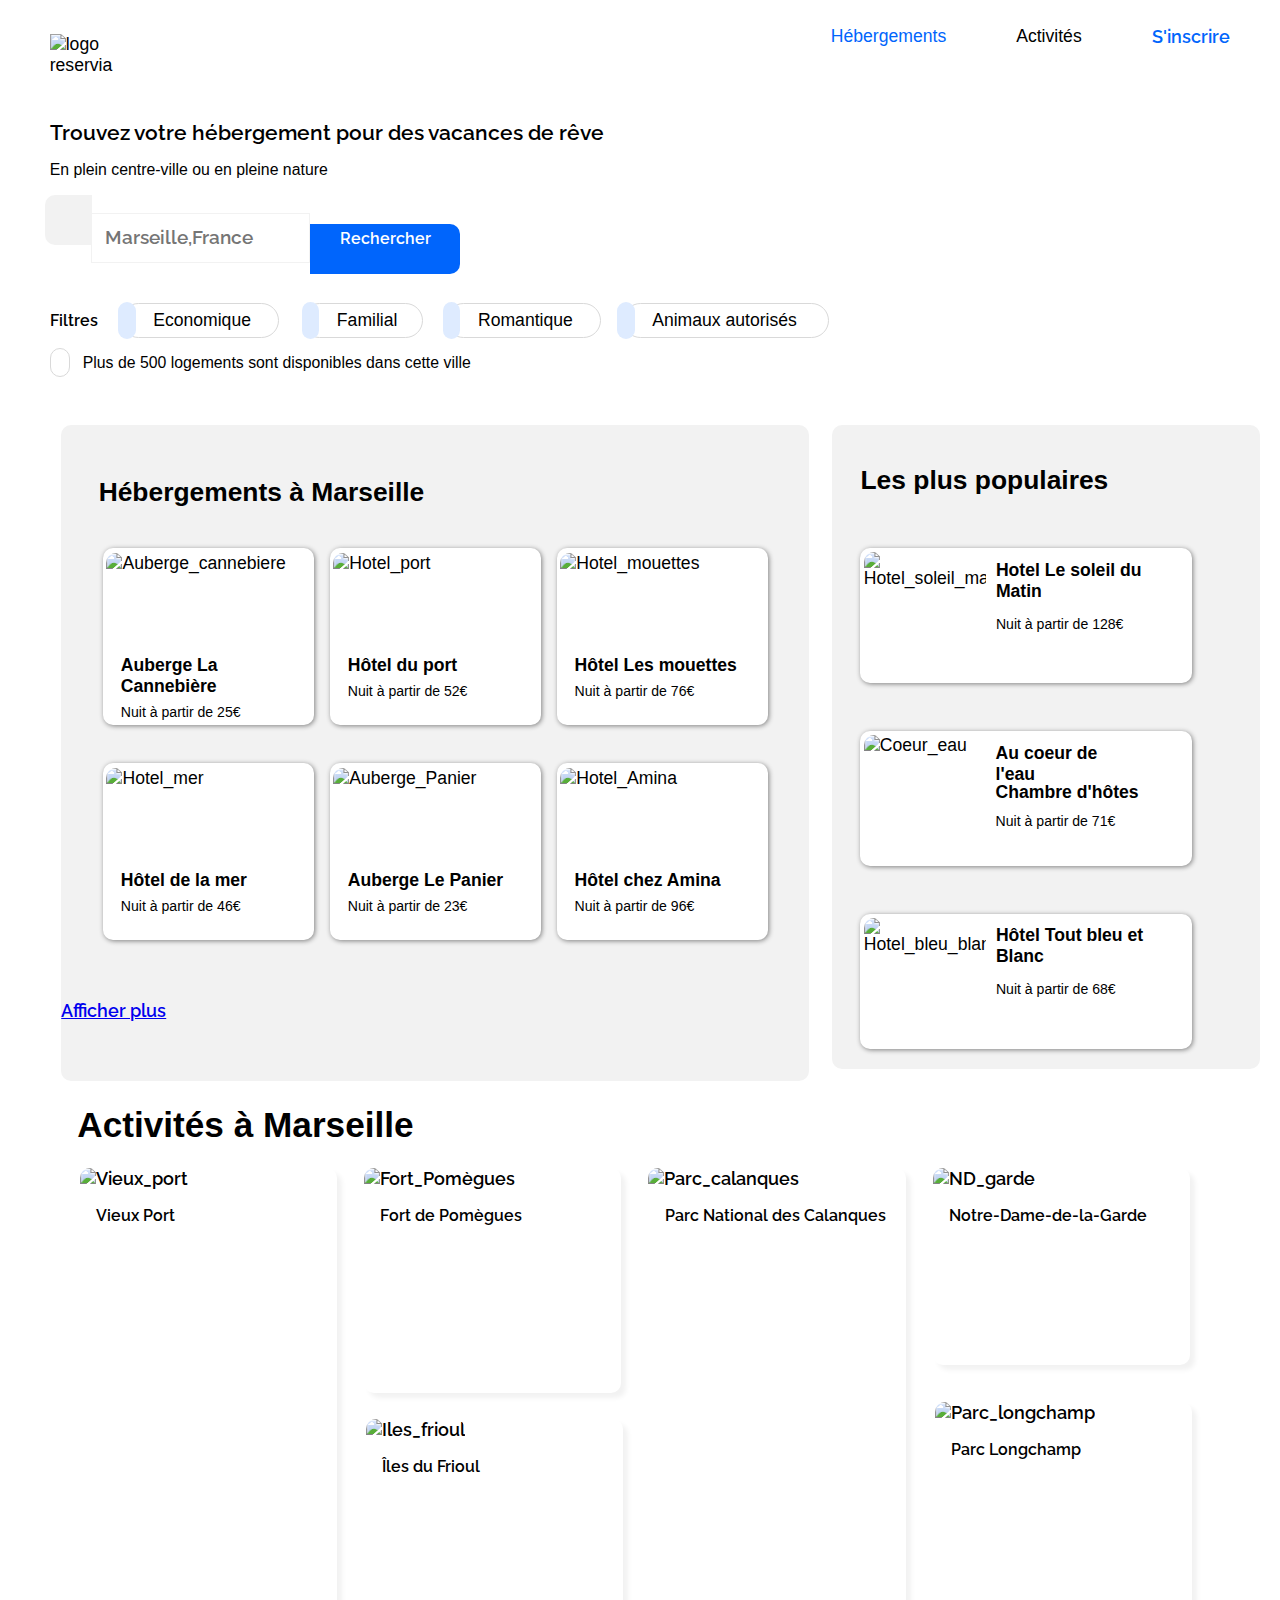
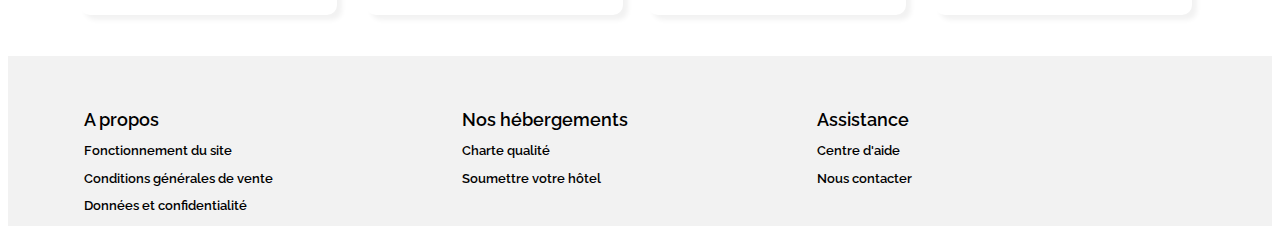
==== index.html @ 0d72d6e6 "Query Mobile" ====
<!DOCTYPE html>
<html>
	<head>
		<meta charset="utf-8"/>
		<link rel="stylesheet" href="style.css">
		<title> Reservia </title>
		<script src="https://kit.fontawesome.com/2622c81c44.js" crossorigin="anonymous"></script>
	</head>

	<body>
		<div id="bloc_page">
			<header>
				<div id="logo_nav">
						<img src="images/logo/Reservia@3x.png" alt="logo reservia" id="reservia"/>
				<nav>
					<ul>
						<li><a href="#hebergements"> Hébergements</a> </li>
						<li><a href="#activites" id="active"> Activités </a></li>
						<li><a href="#" id="inscrire">S'inscrire</a></li>
					</ul>
				</nav>
				</div>
				<h1> Trouvez votre hébergement pour des vacances de rêve </h1>
				<p> En plein centre-ville ou en pleine nature </p>

				<form method="post" action="#">
					<div id="recherche">
						<span id="localisation">
						<button><i class="fas fa-map-marker-alt"></i></button>
						</span>
						<input type="search" placeholder="Marseille,France" />
						<span id="cherche">
						<button> <i class="fas fa-search"></i><p>Rechercher</p> </button>
						</span>
					</div>
					<div id="filtres"> 
						<h1>Filtres</h1>
						<button><i class="fas fa-money-bill-wave"></i><a href="#">Economique</a></button>
						<button><i class="fas fa-child"></i><a href="#">Familial</a></button>
						<button><i class="fas fa-heart"></i><a href="#">Romantique</a></button>
						<button><i class="fas fa-dog"></i><a href="#">Animaux autorisés</a></button>
					</div>
					<p> <span id="info"><i class="fas fa-info"></i></span> Plus de 500 logements sont disponibles dans cette ville </p>
				</form>
			</header>

			<article id="hebergements"> 
				<h2> Hébergements à Marseille </h2>
				<div id="hebergements2">
				<div class="case"><a href="#"><img src="images/hebergements/small/A1.jpg" alt="Auberge_cannebiere" /></a><a href="#"><h3>Auberge La Cannebière</h3><p>Nuit à partir de 25€</p><p><i class="fas fa-star"></i><i class="fas fa-star"></i><i class="fas fa-star"></i><i class="fas fa-star"></i><i class="far fa-star"></i></p></a></div> 
				
				<div class="case"><a href="#"><img src="images/hebergements/small/A2.jpg" alt="Hotel_port" /></a><a href="#"><h3>Hôtel du port</h3><p>Nuit à partir de 52€</p><p><i class="fas fa-star"></i><i class="fas fa-star"></i><i class="fas fa-star"></i><i class="fas fa-star"></i><i class="fas fa-star"></i></p></a></div>
				
				<div class="case"><a href="#"><img src="images/hebergements/small/A3.jpg" alt="Hotel_mouettes" /></a><a href="#"><h3>Hôtel Les mouettes</h3><p>Nuit à partir de 76€</p><p><i class="fas fa-star"></i><i class="fas fa-star"></i><i class="fas fa-star"></i><i class="fas fa-star"></i><i class="far fa-star"></i></p></a></div> 
				
				<div class="case"><a href="#"><img src="images/hebergements/small/A4.jpg" alt="Hotel_mer" /></a><a href="#"><h3>Hôtel de la mer</h3><p>Nuit à partir de 46€</p><p><i class="fas fa-star"></i><i class="fas fa-star"></i><i class="fas fa-star"></i><i class="far fa-star"></i><i class="far fa-star"></i></p></a></div> 
				
				<div class="case"><a href="#"><img src="images/hebergements/small/A5.jpg" alt="Auberge_Panier" /></a><a href="#"><h3>Auberge Le Panier</h3><p>Nuit à partir de 23€</p><p><i class="fas fa-star"></i><i class="fas fa-star"></i><i class="fas fa-star"></i><i class="fas fa-star"></i><i class="far fa-star"></i></p></a></div> 
				
				<div class="case"><a href="#"><img src="images/hebergements/small/A6.jpg" alt="Hotel_Amina"  /><h3>Hôtel chez Amina</h3><p>Nuit à partir de 96€</p><p><i class="fas fa-star"></i><i class="fas fa-star"></i><i class="fas fa-star"></i><i class="fas fa-star"></i><i class="fas fa-star"></i></p></a></div>
				</div>

				<span id="afficher"><p><a href="#">Afficher plus </a></p></span>
			</article>

			<aside id="populaires">
				<h2> Les plus populaires <i class="fas fa-chart-line"></i> </h2>
				<div id="aside">
				<div class="A"><img src="images/hebergements/small/B1.jpg" alt="Hotel_soleil_matin"  /> <a href="#"><h1>Hotel Le soleil du Matin</h1><p>Nuit à partir de 128€</p><p><i class="fas fa-star"></i><i class="fas fa-star"></i><i class="fas fa-star"></i><i class="fas fa-star"></i><i class="fas fa-star"></i></p></a></div>
				<div class="B"><img src="images/hebergements/small/B2.jpg" alt="Coeur_eau" /><a href="#"><h1>Au coeur de l'eau</h1><h1>Chambre d'hôtes</h1> <p> Nuit à partir de 71€</p><p><i class="fas fa-star"></i><i class="fas fa-star"></i><i class="fas fa-star"></i><i class="fas fa-star"></i><i class="far fa-star"></i></p></a></div>
				<div class="A"><img src="images/hebergements/small/B3.jpg" alt="Hotel_bleu_blanc" /><a href="#"><h1>Hôtel Tout bleu et Blanc</h1><p>Nuit à partir de 68€</p><p><i class="fas fa-star"></i><i class="fas fa-star"></i><i class="fas fa-star"></i><i class="fas fa-star"></i><i class="far fa-star"></i></p></a></div>
				</div>
			</aside>

			<article id="activites">
				<h1> Activités à Marseille</h1>
				<div id="activites2">
					<div class="activites_grandes"><a href="#"><img src="images/activites/small/vieux_port.jpg" alt="Vieux_port" id="GR" /><p>Vieux Port</p></a></div>
					<div class="activites_pomegues"><a href="#"><img src="images/activites/small/pomegues.jpg" alt="Fort_Pomègues" id="P" /><p>Fort de Pomègues</p></a></div>
					<div class="activites_frioul"><a href="#"><img src="images/activites/small/frioul.jpg" alt="Iles_frioul" id="F" /> <p>Îles du Frioul</p></a></div>
					<div class="activites_grandes"><a href="#"><img src="images/activites/small/calanques.jpg" alt="Parc_calanques" id="GR" /> <p>Parc National des Calanques</p></a></div>
					<div class="activites_garde"><a href="#"><img src="images/activites/small/ND_garde.jpg" alt="ND_garde" id="G" /><p>Notre-Dame-de-la-Garde</p></a></div>
					<div class="activites_longchamp"><a href="#"><img src="images/activites/small/longchamp.jpg" alt="Parc_longchamp" id="L" /><p>Parc Longchamp</p></a></div>
				</div>
			</article>
		</div>



			<footer>
				<div id=a_propos>
					<h1> A propos </h1>
					<p> <a href="#"> Fonctionnement du site </a> </p>
					<p> <a href="#"> Conditions générales de vente </a> </p>
					<p> <a href="#"> Données et confidentialité </a> </p>
				</div>

				<div id="nos_hebergements">
					<h1> Nos hébergements </h1>
					<p> <a href="#"> Charte qualité </a></p>
					<p> <a href="#"> Soumettre votre hôtel </a></p>
				</div>

				<div id="assistance">
					<h1> Assistance </h1>
					<p> <a href="#"> Centre d'aide </a></p>
					<p> <a href="#"> Nous contacter </a></p>
				</div>
			</footer>

	</body>
</html>
---- style.css ----
@font-face {
	font-family: 'raleway' ;
	src: url(Raleway/Raleway/static/Raleway-Medium.ttf) format('truetype');
	font-weight: normal;
	font-style: normal;
}
@font-face {
	font-family: 'raleway-bold' ;
	src: url(Raleway/static/Raleway-SemiBold.ttf) format('truetype');
	font-weight: normal;
	font-style: normal;
}

#bloc_page /* Mise en place de la police */
{
	font-family: raleway,'Trebuchet MS', Arial, sans-serif;
	font-size: 1.1em;
	font-weight: normal;
	margin-left: 3.3%;	
	display: flex;
	flex-direction: row;
	flex-wrap: wrap;
	justify-content: space-around;
}

a:visited /*Garder les liens hypertextes même après visite*/
{
	color: #0065FC;
}

/*header*/
#reservia /* Placement et dimensions du logo */
{
	width: 6.6%;
	height:2.8%;
	margin-top: 2.1%;
	margin-bottom: 2.4%;
}

header h1 /*Gestion du titre dans l'en-tête*/
{
	font-size: 1.2em;
	font-family: raleway-bold;

}

#active
{
	color: black;
	text-decoration: none;
}

#inscrire
{
	font-family: raleway-bold;
	font-weight: bolder;
}

header p
{
	font-size: 0.9em;
}


#logo_nav /* Menu nav + logo placé correctement */
{
	display: flex;
	flex-direction: row;
	justify-content:space-between;
	align-items: flex-start;
	width: 1250px;
}

nav ul /*Menu nav*/
{
	list-style-type: none;
	display: flex;
}

nav li /* Appliquer la distance mesurée entre chaque li */
{
	margin-right: 70px;
}

header a /* Afficher les hypertextes correctement */
{
	color: #0065FC ;
	text-decoration: none;
}



#filtres a
{
	color: black;
	text-decoration:none;
}

#filtres a:hover /* Reaction du lien lors du survol */
{
	color: black;
	text-decoration: underline;
}

/*Boutons filtres*/
#filtres
{
	margin-right: 30%;
	border-style: line;
}

#filtres i
{
	padding: 0.5em;
	margin-right: 1em;
	margin-left: -15%;
	border: 0px black solid;
	border-radius: 1em;
	background-color: #DEEBFF;
	color: #0065FC;
}

#filtres button
{
	font-size: 1em;
	height: 2em;

	padding-right: 2%;
	margin-top: 3.4%;
	margin-right: 2%;

	border: 0.15px #D9D9D9 solid;
	border-radius: 10em;
	background-color: white;
}

#filtres h1
{
	display: inline;
	font-size: medium;
	font-weight: normal;
	margin-right: 2.1%;
}

/*Boutons de recherche*/
#recherche button
{
	background-color: #0065FC;
	font-family: raleway-bold;
	font-size: 1.0em;
	color: white;
	height: 50px;
	width: 12%;
	border-radius: 0px 10px 10px 0px;
	border: 0px black solid;
	margin-left: -5px;
}

#cherche i
{
	visibility: hidden;
}

#cherche p
{
	margin-top: -3%;
}
#recherche input
{	
	padding-left: 1%;
	width: 17.5%;
	height: 50px;
	border: 0.15px #F2F2F2 solid;
	font-size: 1.1em;
	font-family: raleway-bold;
}
#localisation button
{
 	background-color: #F2F2F2;
 	color: black;
 	width: 3.75%;
 	height: 50px;
 	margin-right: -5px;
 	border-radius: 10px 0px 0px 10px;
}

/* image sous les filtres */
#info i
{
	font-size: 1em;
	height: 1em;
	color: #0065FC;

	padding: 5px 9px 5px;
	margin-right: 13px;

	border: 0.15px #D9D9D9 solid;
	border-radius: 10em;
	background-color: white;
}

/* Article 1*/
#hebergements a:hover
{
	text-decoration: underline
}

.case
{
	background-color: white;
	height: 40%;
	width: 31%;
	margin: auto;
	margin-bottom: 3%;
	
	padding-top: 5px;
	border-radius: 10px;
	box-shadow: 1px 1px 5px grey;
}


.case img /* Reduction des images */
{
	height: 57%;
	width: 96.6%;
	border-radius: 10px 10px 0 0;
	display: block;
	margin:auto;
}


#hebergements
{
	background-color: #F2F2F2;
	height: 626px;
	width: 61.2%;
	padding-top:2.5%;
	border-radius: 10px;
	margin-top: 3%;
}
#hebergements h2
{
	margin-left: 5%;
}
#afficher
{
	margin-left: 50px;
	font-family: raleway-bold;
	text-decoration: none;
	color: black;
}


#hebergements2 /* Mise en place des boîtes cliquables de l'article 1*/
{
	display:flex;
	flex-direction:row;
	flex-wrap: wrap;
	justify-content: space-around;
	border-radius: 10px;
	margin:auto;
	height: 68.7%;
	width: 91%;
}


.case h3
{
	font-size: 1em;
	margin-top: 2%;
	margin-left: 18px;
}

.case p
{
	font-size: 0.8em;
	margin-top: -5%;
	margin-left: 18px;
}

.case i
{
	color: #0065FC ;
	margin-top: 2%;
	font-size: 0.8em;
}
.case a
{
	text-decoration: none;
	color: black;
}


/*Aside*/
#aside a
{
	color: black;
	text-decoration: none;
}

#aside a:hover
{
	text-decoration: underline;
}

#populaires
{
	background-color: #F2F2F2;
	width: 400px;
	height: 626px;
	padding-top:1.5%;
	padding-left: 2.3%;
	border-radius: 10px;
	margin-top: 3%;

}

#aside
{
	display:flex;
	flex-direction: column;
	justify-content: space-between;
	width: 82.10%;
	height: 80%;
	background-color: #F2F2F2;
	margin-top: 13%;

}

.A
{
	width: 100%;
	height: 27%;
	display: flex;
	flex-direction: row;
	flex-wrap: nowrap;
	justify-content: flex-start;
	
	box-shadow: 1px 1px 5px grey;
	border-radius: 10px;
	font-size: 1em;
	padding-left: 1%;


	background-color: white;

}

.A img
{
	width: 37.2%;
	height: 93.75%;
	border-radius: 10px 0px 0px 10px;
	margin: auto;
}

.A a
{
	padding-right: 1%;
	margin-left: 10px;
	
}

.A h1
{
	font-size: 1em;
}

.A p
{
	font-size: 0.8em;
}

.B
{
	width: 100%;
	height: 27%;
	display: flex;
	flex-direction: row;
	flex-wrap: nowrap;
	justify-content: flex-start;
	
	box-shadow: 1px 1px 5px grey;
	border-radius: 10px;
	font-size: 1em;
	padding-left: 1%;
	background-color: white;


}

.B img
{
	width: 37.2%;
	height: 93.75%;
	border-radius: 10px 0px 0px 10px;
	margin: auto;
}

.B a
{
	padding-right: 15.5%;
	margin-left: 10px;

}

.B h1
{
	font-size: 1em;
	margin-bottom: -10%;
}

.B p
{
	margin-top: 25px;
	font-size: 0.8em;
}

.B i 
{
	color: #0065FC ;
	margin-top: 2%;
	font-size: 0.8em;
}

.A i
{
	color: #0065FC ;
	margin-top: 2%;
	font-size: 0.8em;
}

h2 i
{
	margin-left: 15%;
}



/* Article 2*/
#activites
{
	width: 93.1%;
	height: 26.1%;
	position: relative;
	margin-bottom: 3.3%;
	left: -1.2%;

	
}

#activites2
{
	display: flex;
	flex-direction: row;
	flex-wrap: wrap;
	justify-content: space-around;
	height: 447px;
	width: 100%;
	margin-left: -1%;

	
}

#activites2 a
{
	margin-right: 0.3%;
	margin-bottom: 8.6%;
	text-decoration: none;
	color: black;
	font-family: raleway-bold;
}

#activites2 p
{
	margin-left: 6.25%;
	font-size: 0.9em;
}


.activites_grandes
{
	height: 100%;
	width: 22.6%;
	;
	border: 0px black solid;
	box-shadow: 5px 5px 5px #f2f2f2;
	border-radius: 10px;
	
}

.activites_pomegues
{
	height: 50.3%;
	width: 22.6%;
	
	border: 0px black solid;
	box-shadow: 5px 5px 5px #f2f2f2;
	border-radius: 10px;
}

.activites_frioul
{
	height: 36.7%;
	width: 22.6%;
	
	border: 0px black solid;
	box-shadow: 5px 5px 5px #f2f2f2;
	border-radius: 10px;
	position: absolute;
	bottom: 0;
	left: 25.4%;
}

.activites_garde
{
	height: 197px;
	width: 22.6%;
	
	border: 0px black solid;
	box-shadow: 5px 5px 5px #f2f2f2;
	border-radius: 10px;
}

.activites_longchamp
{
	height: 213px;
	width: 22.6%;
	
	border: 0px black solid;
	box-shadow: 5px 5px 5px #f2f2f2;
	border-radius: 10px;
	position: absolute;
	bottom: 0;
	right: 2%;
}

#GR
{
	height: 87.4%;
	width: 100%;
	border-radius: 10px 10px 0px 0px;
}

#F
{
	height: 67.1%;
	width: 100%;
	border-radius: 10px 10px 0px 0px;
}

#P
{
	height: 75.6%;
	width: 100%;
	border-radius: 10px 10px 0px 0px;
}

#G
{
	height: 70.9%;
	width: 100%;
	border-radius: 10px 10px 0px 0px;
}

#L
{
	height: 73.2%;
	width: 100%;
	border-radius: 10px 10px 0px 0px;
}

/*Footer*/

footer
{
	background-color: #F2F2F2;
	padding-left: 6%;
	padding-top: 3.27%;
	display:flex;
	flex-direction: row;
	justify-content: space-between;
	flex-wrap: wrap;
	padding-right: 360px;
	font-family: raleway-bold;

}
footer h1
{
	font-size: 1.1em;
}

footer p
{
	font-size: 0.8em;
}

#a_propos a
{
	color: black;
	text-decoration: none;
}

#nos_hebergements a
{
	color: black;
	text-decoration: none;
}

#assistance a
{
	color: black;
	text-decoration: none;
}


@media all and (max-width: 600px) /* Version mobile */
{
	#bloc_page
	{
		display: flex;
		flex-direction: column;
		justify-content: space-around;
	}

	#cherche button
	{
		width: 52px;
		border-radius: 10px;
	}

	#cherche p
	{
		display: none;
	}

	#cherche i
	{
		visibility: visible;
	}


	#populaires /* Aside sur version mobile */
	{
		order: 1;
		width: 100%;
	}

	.A img
	{
		margin-left: 0.5%;
	}


	.B img
	{
		margin-left: 0.5%;
	}

	.B p
	{
		margin-left: -10%;
	}
    
	.B h1
	{
		margin-left: -10%;
	}

	#populaires h2
	{
		font-size: 1.5em;
		margin-left: 5%;
	}

	h2 i
	{
		margin-left: 10%;
	}

	#aside
	{
		width: 89.1%;
		margin: auto;
	}
	.B h1
	{
		font-size: 0.9em;
	}
	.B p
	{
		margin-top: 20%;
	}

	#hebergements /* Article 1 sur version mobile */
	{
		order: 2;
		width: 100%;
		height: 1438px;
	}

	.case
	{	
		width: 89.1%;
		max-width: 335px;

		max-height: 201px;
	}

	.afficher
	{
		margin-top: 90%;
	}

	#activites /* Article 2 sur version mobile */
	{
		order: 3;
	}

	footer /*Footer sur version mobile */
	{
		width: 100%;
		display: flex;
		flex-direction: column;
		justify-content: space-between;
		padding-right: 31.65%;
	}
}
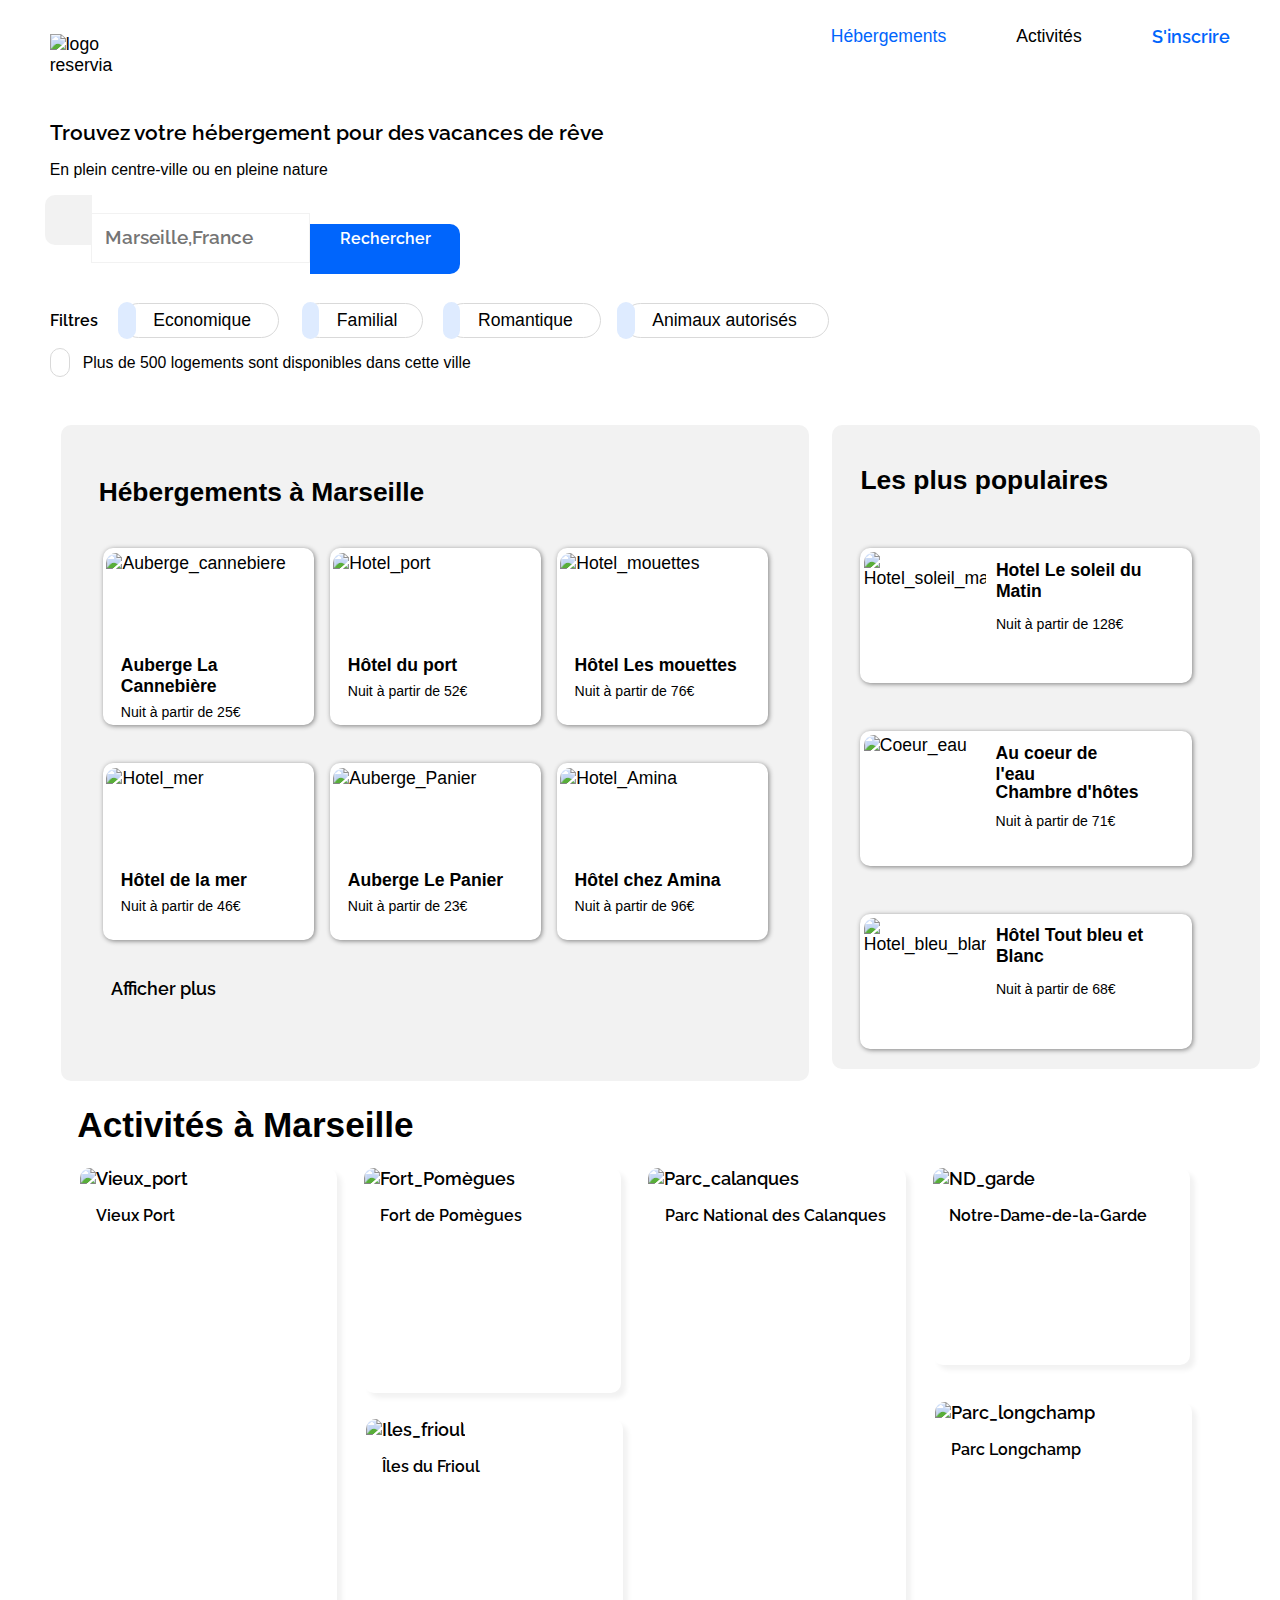
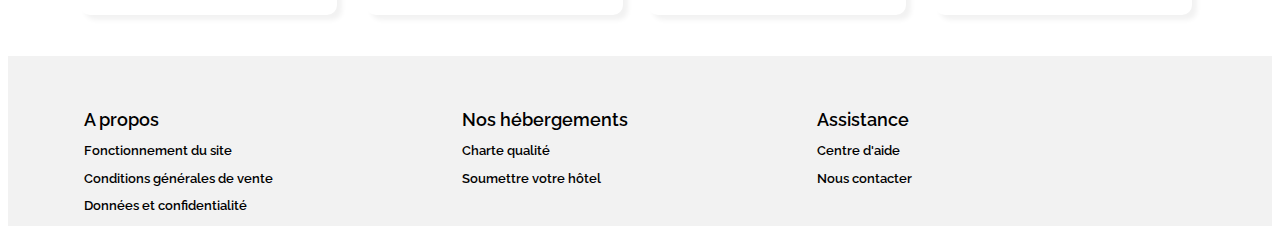
==== commit c1064895: "Mobile/Tablette" ====
--- a/index.html
+++ b/index.html
@@ -59,8 +59,8 @@
 				
 				<div class="case"><a href="#"><img src="images/hebergements/small/A6.jpg" alt="Hotel_Amina"  /><h3>Hôtel chez Amina</h3><p>Nuit à partir de 96€</p><p><i class="fas fa-star"></i><i class="fas fa-star"></i><i class="fas fa-star"></i><i class="fas fa-star"></i><i class="fas fa-star"></i></p></a></div>
 				</div>
-
-				<span id="afficher"><p><a href="#">Afficher plus </a></p></span>
+				
+				<p id="afficher"><a href="#">Afficher plus </a></p>
 			</article>
 
 			<aside id="populaires">
--- a/style.css
+++ b/style.css
@@ -242,7 +242,7 @@
 {
 	margin-left: 5%;
 }
-#afficher
+#afficher a
 {
 	margin-left: 50px;
 	font-family: raleway-bold;
@@ -621,12 +621,54 @@
 		display: flex;
 		flex-direction: column;
 		justify-content: space-around;
+		margin-left: 4.8%;
+
+	}
+
+	#logo_nav
+	{
+		width: 100%;
+	}
+
+	#logo_nav img
+	{
+		width: 25.5%;
+	}
+
+	nav ul
+	{
+		display: flex;
+		flex-direction: row;
+		flex-wrap: wrap-reverse;
+		justify-content: flex-end;
+		align-items: space-around;
+	}
+
+
+	header h1
+	{
+		width: 90%;
+
+	}
+
+	
+
+	#localisation button
+	{
+		width: 13.3%;
+	}
+
+	#recherche input
+	{
+		width: 64.9%;
+		margin-left: -10px;
 	}
 
 	#cherche button
 	{
-		width: 52px;
+		width: 13.8%;
 		border-radius: 10px;
+		margin-left: -15px;
 	}
 
 	#cherche p
@@ -637,6 +679,25 @@
 	#cherche i
 	{
 		visibility: visible;
+	}
+
+	#filtres
+	{	
+		display: flex;
+		flex-wrap: wrap;
+		width: 86.7%;
+		margin-right: 8%;
+	}
+
+	#flitres h1
+	{
+		margin-top: 10px;
+	}
+
+	form p
+	{
+		width: 100%;
+		max-width: 330px;
 	}
 
 
@@ -646,6 +707,11 @@
 		width: 100%;
 	}
 
+	#populaires h2
+	{
+		margin-left: 8%;
+	}
+
 	.A img
 	{
 		margin-left: 0.5%;
@@ -670,7 +736,6 @@
 	#populaires h2
 	{
 		font-size: 1.5em;
-		margin-left: 5%;
 	}
 
 	h2 i
@@ -692,30 +757,118 @@
 		margin-top: 20%;
 	}
 
+	.A h1
+	{
+		margin-left: -5%;
+	}
+
+	.A p
+	{
+		margin-left: -5%;
+	}
+
+	
+
 	#hebergements /* Article 1 sur version mobile */
 	{
 		order: 2;
 		width: 100%;
-		height: 1438px;
+		height: 31.61%;
+		background-color: white;
 	}
 
 	.case
+	{	
+		width: 100%;
+		max-width: 335px;
+		height: 180px;
+		max-height: 195px;
+	}
+
+	#afficher a
+	{
+		text-decoration: none;
+		color: black;
+	}
+
+	#afficher
+	{
+		margin-bottom:1%;
+	}
+
+	#activites /* Article 2 sur version mobile */
+	{
+		order: 3;
+		width: 100%;
+		height: 29.9%;
+		margin-left: 1%;
+		margin-bottom: 50px;
+	}
+
+	#activites h1
+	{
+		margin-left: 5%;
+	}
+
+	
+
+	#activites2 img
+	{
+		height: 71.05%;
+	}
+
+	.activites_grandes
 	{	
 		width: 89.1%;
 		max-width: 335px;
-
-		max-height: 201px;
-	}
-
-	.afficher
-	{
-		margin-top: 90%;
-	}
-
-	#activites /* Article 2 sur version mobile */
-	{
-		order: 3;
-	}
+		height: 190px;
+		max-height: 190px;
+		margin-bottom: 5%;
+		margin-left: 2%;
+	}
+
+	.activites_pomegues
+	{
+		width: 89.1%;
+		max-width: 335px;
+		height: 190px;
+		max-height: 190px;
+		margin-bottom: 5%;
+		margin-left: 2%;
+	}
+
+	.activites_frioul
+	{
+		width: 89.1%;
+		max-width: 335px;
+		height: 190px;
+		max-height: 190px;
+		position: static;
+		margin-bottom: 5%;
+		margin-left: 2%;
+	}
+
+	.activites_garde
+	{
+		width: 89.1%;
+		max-width: 335px;
+		height: 190px;
+		max-height: 190px;
+		margin-bottom: 5%;
+		margin-left: 2%;
+	}
+
+	.activites_longchamp
+	{
+		width: 89.1%;
+		max-width: 335px;
+		height: 190px;
+		max-height: 190px;
+		position: static;
+		margin-bottom: 5%;
+		margin-left: 2%;
+	}
+
 
 	footer /*Footer sur version mobile */
 	{
@@ -724,6 +877,295 @@
 		flex-direction: column;
 		justify-content: space-between;
 		padding-right: 31.65%;
-	}
-}
-
+		margin-top: 800px;	
+		margin-left: -5%;
+	}
+
+	footer h1
+	{
+		margin-left: 5%;
+	}
+
+	footer p
+	{
+		margin-left: 5%;
+	}
+}
+
+@media all and (min-width: 601px) and (max-width: 1222px) /* Format Tablette */
+{
+	#bloc_page /* parametres page sur tablette */
+{
+	font-family: raleway,'Trebuchet MS', Arial, sans-serif;
+	font-size: 1.1em;
+	font-weight: normal;
+	margin-left: 3.3%;	
+	display: flex;
+	flex-direction: row;
+	flex-wrap: wrap;
+	justify-content: space-around;
+}
+
+	
+	#logo_nav /* En-tête tablette */
+	{
+		width: 100%;
+	}
+
+	#logo_nav img
+	{
+		height: 10%;
+		width: 10%;
+	}
+
+	nav ul
+	{
+		display: flex;
+		flex-direction: row;
+		flex-wrap: wrap-reverse;
+		justify-content: flex-end;
+		align-items: space-around;
+	}
+
+		#cherche p
+	{
+		display: none;
+	}
+
+	#localisation button
+	{
+		width: 8%;
+	}
+
+	#recherche input
+	{
+		width: 50%;
+		margin-left: -10px;
+	}
+
+	#cherche i
+	{
+		visibility: visible;
+	}
+
+	#populaires /* Aside sur version mobile */
+	{
+		width: 30%;
+	}
+
+	#populaires h2
+	{
+		margin-left: 8%;
+	}
+
+	.A img
+	{
+		margin-left: 0.5%;
+	}
+
+
+	.B img
+	{
+		margin-left: 0.5%;
+	}
+
+	.B p
+	{
+		margin-left: -7%;
+	}
+    
+	.B h1
+	{
+		margin-left: -7%;
+	}
+
+	#populaires h2
+	{
+		font-size: 1.5em;
+	}
+
+	h2 i
+	{
+		margin-left: 10%;
+	}
+
+	#aside
+	{
+		width: 89.1%;
+		margin: auto;
+	}
+	.B h1
+	{
+		font-size: 0.85em;
+	}
+	.B p
+	{
+		margin-top: 20%;
+		font-size: 0.65em;
+		margin-bottom: -10%;
+	}
+
+	.A h1
+	{
+		margin-left: -3%;
+		font-size: 0.85em;
+	}
+
+	.A p
+	{
+		margin-left: -3%;
+		font-size: 0.65em;
+	}
+
+	.B
+	{
+		height: 30%;
+		max-height: 30%;
+	}
+
+	#hebergements /* Article 1 tablette */
+	{
+		background-color: #F2F2F2;
+		height: 626px;
+		width: 61.2%;
+		padding-top:2.5%;
+		border-radius: 10px;
+		margin-top: 3%;
+	}
+
+	#hebergements2 /* Mise en place des boîtes cliquables de l'article 1*/
+{
+	display:flex;
+	flex-direction:row;
+	flex-wrap: wrap;
+	justify-content: space-around;
+	border-radius: 10px;
+	margin:auto;
+	height: 80%;
+	width: 91%;
+}
+	#hebergements h2
+	{
+		margin-left: 9%;
+	}
+
+	.case
+	{
+		width: 40%;
+		height: 30%;
+	}
+
+	.case h3
+	{
+		font-size: 0.85em;
+	}
+
+	.case p
+	{
+		font-size: 0.65em;
+		margin-top: -7%;
+	}
+
+	#afficher
+	{
+		margin-top:10px;
+	}
+
+
+	#activites /* article 2 version tablette */
+	{
+		order: 3;
+		width: 100%;
+		height: 29.9%;
+		margin-left: 1%;
+		margin-bottom: 50px;
+	}
+
+	#activites h1
+	{
+		margin-left: 5%;
+	}
+
+	
+
+	#activites2 img
+	{
+		height: 71.05%;
+	}
+
+	.activites_grandes
+	{	
+		width: 89.1%;
+		max-width: 335px;
+		height: 190px;
+		max-height: 190px;
+		margin-bottom: 5%;
+		margin-left: 2%;
+	}
+
+	.activites_pomegues
+	{
+		width: 89.1%;
+		max-width: 335px;
+		height: 190px;
+		max-height: 190px;
+		margin-bottom: 5%;
+		margin-left: 2%;
+	}
+
+	.activites_frioul
+	{
+		width: 89.1%;
+		max-width: 335px;
+		height: 190px;
+		max-height: 190px;
+		position: static;
+		margin-bottom: 5%;
+		margin-left: 2%;
+	}
+
+	.activites_garde
+	{
+		width: 89.1%;
+		max-width: 335px;
+		height: 190px;
+		max-height: 190px;
+		margin-bottom: 5%;
+		margin-left: 2%;
+	}
+
+	.activites_longchamp
+	{
+		width: 89.1%;
+		max-width: 335px;
+		height: 190px;
+		max-height: 190px;
+		position: static;
+		margin-bottom: 5%;
+		margin-left: 2%;
+	}
+
+
+		footer /*Footer sur version mobile */
+	{
+		width: 100%;
+		display: flex;
+		flex-direction: column;
+		justify-content: space-between;
+		padding-right: 31.65%;
+		margin-top: 30%;	
+		margin-left: -5%;
+	}
+
+	footer h1
+	{
+		margin-left: 5%;
+	}
+
+	footer p
+	{
+		margin-left: 5%;
+	}
+}
+
+}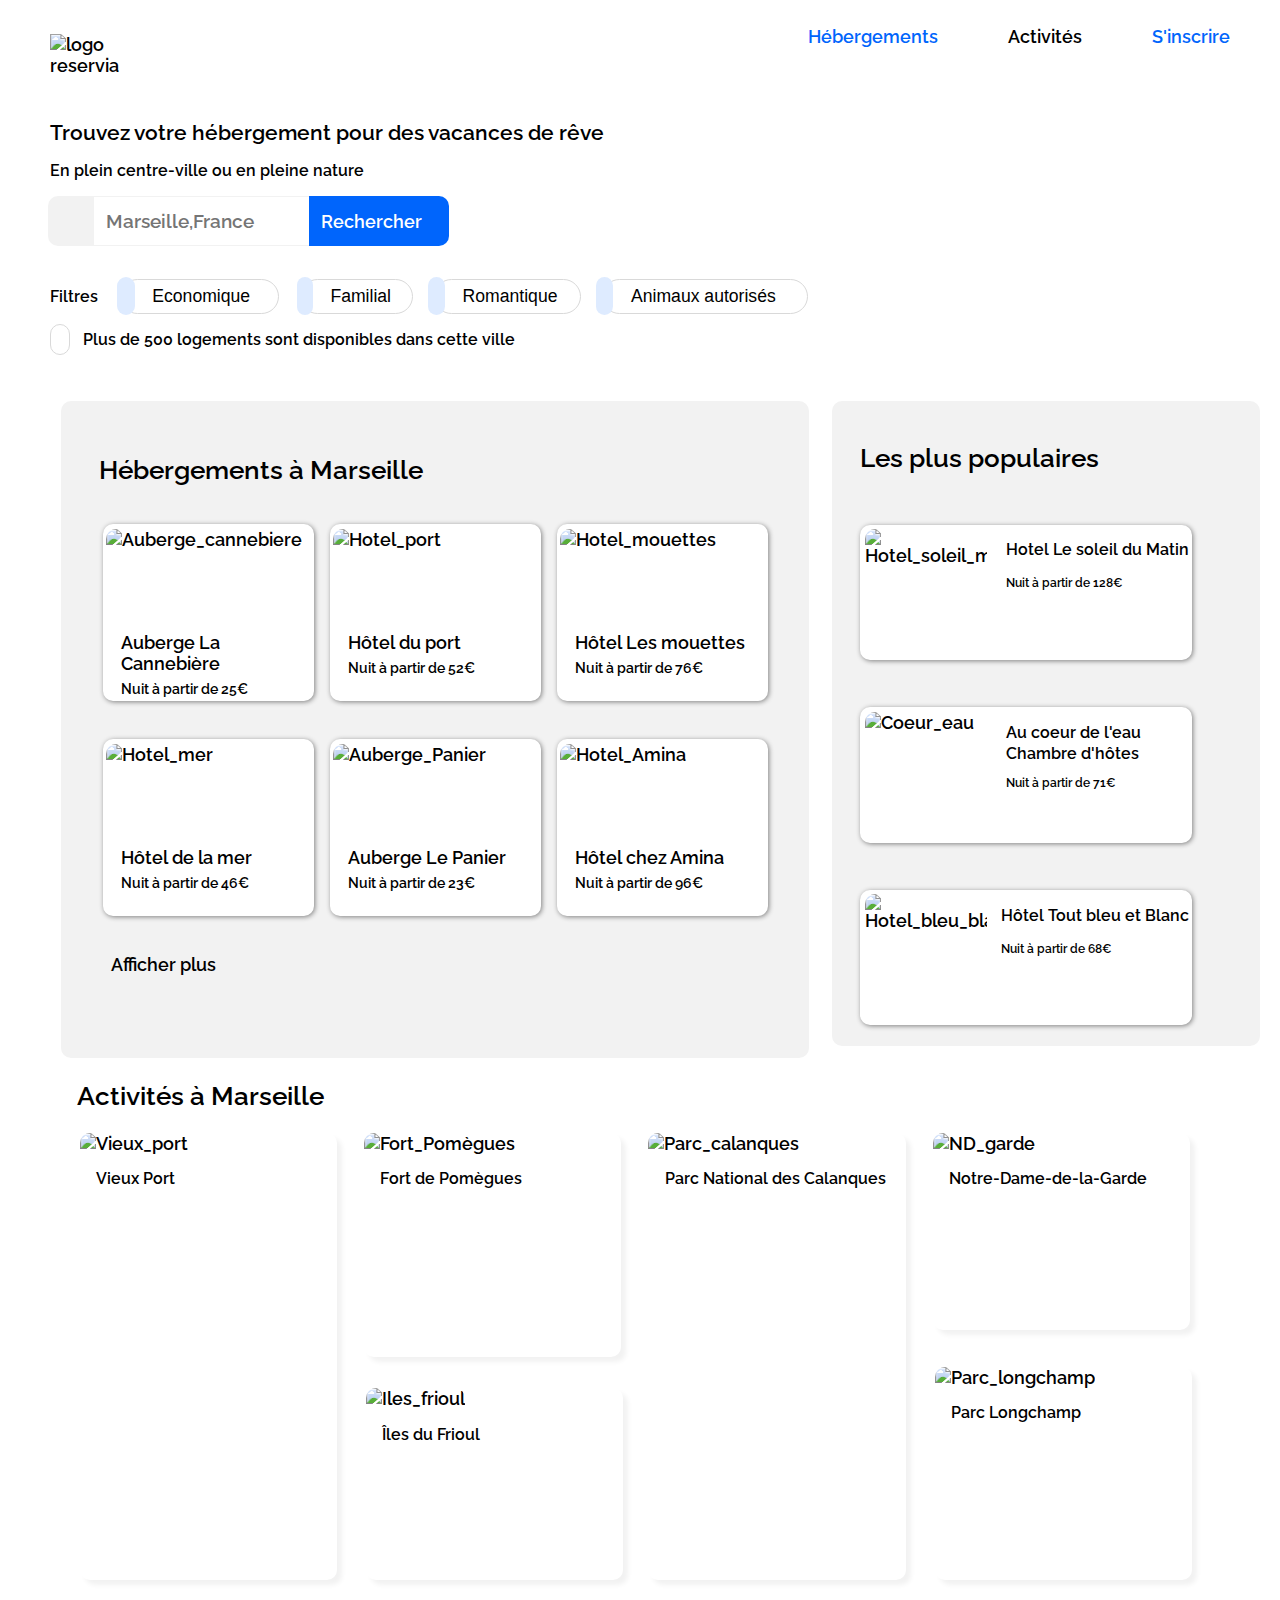
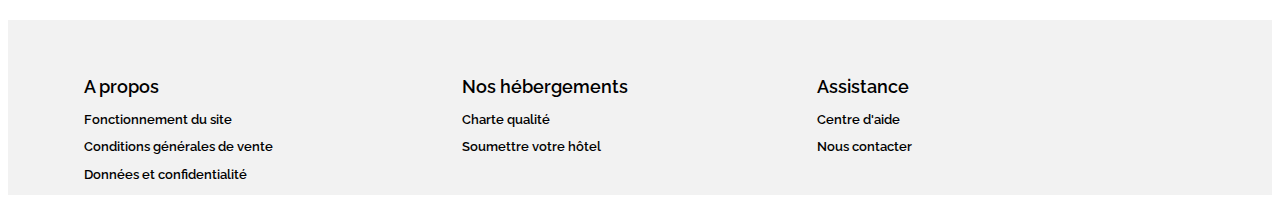
==== commit 8509b717: "Validation W3C HTML" ====
--- a/index.html
+++ b/index.html
@@ -1,5 +1,5 @@
 <!DOCTYPE html>
-<html>
+<html lang="fr">
 	<head>
 		<meta charset="utf-8"/>
 		<link rel="stylesheet" href="style.css">
@@ -14,9 +14,9 @@
 						<img src="images/logo/Reservia@3x.png" alt="logo reservia" id="reservia"/>
 				<nav>
 					<ul>
-						<li><a href="#hebergements"> Hébergements</a> </li>
-						<li><a href="#activites" id="active"> Activités </a></li>
-						<li><a href="#" id="inscrire">S'inscrire</a></li>
+						<li id="nav_1"><a href="#hebergements"> Hébergements</a> </li>
+						<li id="nav_2"><a href="#activites"> Activités </a></li>
+						<li id="nav_3"><a href="#">S'inscrire</a></li>
 					</ul>
 				</nav>
 				</div>
@@ -25,20 +25,20 @@
 
 				<form method="post" action="#">
 					<div id="recherche">
-						<span id="localisation">
+						<div id="localisation">
 						<button><i class="fas fa-map-marker-alt"></i></button>
-						</span>
+						</div>
 						<input type="search" placeholder="Marseille,France" />
-						<span id="cherche">
-						<button> <i class="fas fa-search"></i><p>Rechercher</p> </button>
-						</span>
+						<div id="cherche">
+						<button> <i class="fas fa-search"></i><span id="text_button">Rechercher</span> </button>
+						</div>
 					</div>
 					<div id="filtres"> 
-						<h1>Filtres</h1>
-						<button><i class="fas fa-money-bill-wave"></i><a href="#">Economique</a></button>
-						<button><i class="fas fa-child"></i><a href="#">Familial</a></button>
-						<button><i class="fas fa-heart"></i><a href="#">Romantique</a></button>
-						<button><i class="fas fa-dog"></i><a href="#">Animaux autorisés</a></button>
+						<h2>Filtres</h2>
+						<button type="button"><i class="fas fa-money-bill-wave"></i>Economique</button>
+						<button type="button" id="bonhomme"><i class="fas fa-child"></i>Familial</button>
+						<button type="button" id="coeur"><i class="fas fa-heart"></i>Romantique</button>
+						<button type="button"><i class="fas fa-dog"></i>Animaux autorisés</button>
 					</div>
 					<p> <span id="info"><i class="fas fa-info"></i></span> Plus de 500 logements sont disponibles dans cette ville </p>
 				</form>
@@ -66,19 +66,19 @@
 			<aside id="populaires">
 				<h2> Les plus populaires <i class="fas fa-chart-line"></i> </h2>
 				<div id="aside">
-				<div class="A"><img src="images/hebergements/small/B1.jpg" alt="Hotel_soleil_matin"  /> <a href="#"><h1>Hotel Le soleil du Matin</h1><p>Nuit à partir de 128€</p><p><i class="fas fa-star"></i><i class="fas fa-star"></i><i class="fas fa-star"></i><i class="fas fa-star"></i><i class="fas fa-star"></i></p></a></div>
-				<div class="B"><img src="images/hebergements/small/B2.jpg" alt="Coeur_eau" /><a href="#"><h1>Au coeur de l'eau</h1><h1>Chambre d'hôtes</h1> <p> Nuit à partir de 71€</p><p><i class="fas fa-star"></i><i class="fas fa-star"></i><i class="fas fa-star"></i><i class="fas fa-star"></i><i class="far fa-star"></i></p></a></div>
-				<div class="A"><img src="images/hebergements/small/B3.jpg" alt="Hotel_bleu_blanc" /><a href="#"><h1>Hôtel Tout bleu et Blanc</h1><p>Nuit à partir de 68€</p><p><i class="fas fa-star"></i><i class="fas fa-star"></i><i class="fas fa-star"></i><i class="fas fa-star"></i><i class="far fa-star"></i></p></a></div>
+				<div class="A"><img src="images/hebergements/small/B1.jpg" alt="Hotel_soleil_matin"  /> <a href="#"><h3>Hotel Le soleil du Matin</h3><p>Nuit à partir de 128€</p><p><i class="fas fa-star"></i><i class="fas fa-star"></i><i class="fas fa-star"></i><i class="fas fa-star"></i><i class="fas fa-star"></i></p></a></div>
+				<div class="B"><img src="images/hebergements/small/B2.jpg" alt="Coeur_eau" /><a href="#"><h3>Au coeur de l'eau</h3><h3 id="chambre">Chambre d'hôtes</h3> <p> Nuit à partir de 71€</p><p><i class="fas fa-star"></i><i class="fas fa-star"></i><i class="fas fa-star"></i><i class="fas fa-star"></i><i class="far fa-star"></i></p></a></div>
+				<div class="A"><img src="images/hebergements/small/B3.jpg" alt="Hotel_bleu_blanc" /><a href="#"><h3>Hôtel Tout bleu et Blanc</h3><p>Nuit à partir de 68€</p><p><i class="fas fa-star"></i><i class="fas fa-star"></i><i class="fas fa-star"></i><i class="fas fa-star"></i><i class="far fa-star"></i></p></a></div>
 				</div>
 			</aside>
 
 			<article id="activites">
-				<h1> Activités à Marseille</h1>
+				<h2> Activités à Marseille</h2>
 				<div id="activites2">
-					<div class="activites_grandes"><a href="#"><img src="images/activites/small/vieux_port.jpg" alt="Vieux_port" id="GR" /><p>Vieux Port</p></a></div>
+					<div class="activites_grandes"><a href="#"><img src="images/activites/small/vieux_port.jpg" alt="Vieux_port" class="GR" /><p>Vieux Port</p></a></div>
 					<div class="activites_pomegues"><a href="#"><img src="images/activites/small/pomegues.jpg" alt="Fort_Pomègues" id="P" /><p>Fort de Pomègues</p></a></div>
 					<div class="activites_frioul"><a href="#"><img src="images/activites/small/frioul.jpg" alt="Iles_frioul" id="F" /> <p>Îles du Frioul</p></a></div>
-					<div class="activites_grandes"><a href="#"><img src="images/activites/small/calanques.jpg" alt="Parc_calanques" id="GR" /> <p>Parc National des Calanques</p></a></div>
+					<div class="activites_grandes"><a href="#"><img src="images/activites/small/calanques.jpg" alt="Parc_calanques" class="GR" /> <p>Parc National des Calanques</p></a></div>
 					<div class="activites_garde"><a href="#"><img src="images/activites/small/ND_garde.jpg" alt="ND_garde" id="G" /><p>Notre-Dame-de-la-Garde</p></a></div>
 					<div class="activites_longchamp"><a href="#"><img src="images/activites/small/longchamp.jpg" alt="Parc_longchamp" id="L" /><p>Parc Longchamp</p></a></div>
 				</div>
@@ -89,20 +89,20 @@
 
 			<footer>
 				<div id=a_propos>
-					<h1> A propos </h1>
+					<h2> A propos </h2>
 					<p> <a href="#"> Fonctionnement du site </a> </p>
 					<p> <a href="#"> Conditions générales de vente </a> </p>
 					<p> <a href="#"> Données et confidentialité </a> </p>
 				</div>
 
 				<div id="nos_hebergements">
-					<h1> Nos hébergements </h1>
+					<h2> Nos hébergements </h2>
 					<p> <a href="#"> Charte qualité </a></p>
 					<p> <a href="#"> Soumettre votre hôtel </a></p>
 				</div>
 
 				<div id="assistance">
-					<h1> Assistance </h1>
+					<h2> Assistance </h2>
 					<p> <a href="#"> Centre d'aide </a></p>
 					<p> <a href="#"> Nous contacter </a></p>
 				</div>
--- a/style.css
+++ b/style.css
@@ -11,11 +11,14 @@
 	font-style: normal;
 }
 
+@media all and (max-width: 2000px)
+{
 #bloc_page /* Mise en place de la police */
 {
-	font-family: raleway,'Trebuchet MS', Arial, sans-serif;
+	font-family: raleway-bold,'Trebuchet MS', Arial, sans-serif;
 	font-size: 1.1em;
 	font-weight: normal;
+	color: black;
 	margin-left: 3.3%;	
 	display: flex;
 	flex-direction: row;
@@ -44,13 +47,34 @@
 
 }
 
-#active
+header a /* Afficher les hypertextes correctement */
+{
+	color: #0065FC ;
+	text-decoration: none;
+}
+
+nav ul /*Menu nav*/
+{
+	list-style-type: none;
+	display: flex;
+}
+
+nav li /* Appliquer la distance mesurée entre chaque li */
+{
+	margin-right: 70px;
+}
+nav li:hover
+{
+	text-decoration: underline;
+	text-decoration-color: #0065FC;
+}
+
+#nav_2 a
 {
 	color: black;
-	text-decoration: none;
-}
-
-#inscrire
+}
+
+#nav_3 a
 {
 	font-family: raleway-bold;
 	font-weight: bolder;
@@ -71,24 +95,14 @@
 	width: 1250px;
 }
 
-nav ul /*Menu nav*/
-{
-	list-style-type: none;
-	display: flex;
-}
-
-nav li /* Appliquer la distance mesurée entre chaque li */
-{
-	margin-right: 70px;
-}
-
-header a /* Afficher les hypertextes correctement */
-{
-	color: #0065FC ;
-	text-decoration: none;
-}
-
-
+
+
+/*Boutons filtres*/
+#filtres
+{
+	margin-right: 30%;
+	border-style: line;
+}
 
 #filtres a
 {
@@ -96,17 +110,10 @@
 	text-decoration:none;
 }
 
-#filtres a:hover /* Reaction du lien lors du survol */
+#filtres button:hover /* Reaction du lien lors du survol */
 {
 	color: black;
 	text-decoration: underline;
-}
-
-/*Boutons filtres*/
-#filtres
-{
-	margin-right: 30%;
-	border-style: line;
 }
 
 #filtres i
@@ -134,7 +141,18 @@
 	background-color: white;
 }
 
-#filtres h1
+#bonhomme i
+{
+	padding-right: 8%;
+	width: 20px;
+}
+
+#coeur i
+{
+	padding-right: 7%;
+}
+
+#filtres h2
 {
 	display: inline;
 	font-size: medium;
@@ -143,6 +161,11 @@
 }
 
 /*Boutons de recherche*/
+#recherche
+{
+	display: flex;
+}
+
 #recherche button
 {
 	background-color: #0065FC;
@@ -150,20 +173,20 @@
 	font-size: 1.0em;
 	color: white;
 	height: 50px;
-	width: 12%;
+	width: 140px;
 	border-radius: 0px 10px 10px 0px;
 	border: 0px black solid;
-	margin-left: -5px;
+	margin-left: -2px;
+
 }
 
 #cherche i
 {
-	visibility: hidden;
-}
-
-#cherche p
-{
-	margin-top: -3%;
+	color: #0065FC;
+}
+#text_button
+{
+	margin-left: -13%;
 }
 #recherche input
 {	
@@ -178,7 +201,7 @@
 {
  	background-color: #F2F2F2;
  	color: black;
- 	width: 3.75%;
+ 	width: 50px;
  	height: 50px;
  	margin-right: -5px;
  	border-radius: 10px 0px 0px 10px;
@@ -352,6 +375,7 @@
 	height: 93.75%;
 	border-radius: 10px 0px 0px 10px;
 	margin: auto;
+	margin-left: 1px;
 }
 
 .A a
@@ -361,14 +385,14 @@
 	
 }
 
-.A h1
-{
-	font-size: 1em;
+.A h3
+{
+	font-size: 0.9em;
 }
 
 .A p
 {
-	font-size: 0.8em;
+	font-size: 0.7em;
 }
 
 .B
@@ -395,6 +419,7 @@
 	height: 93.75%;
 	border-radius: 10px 0px 0px 10px;
 	margin: auto;
+	margin-left: 1px;
 }
 
 .B a
@@ -404,16 +429,16 @@
 
 }
 
-.B h1
-{
-	font-size: 1em;
+.B h3
+{
+	font-size: 0.9em;
 	margin-bottom: -10%;
 }
 
 .B p
 {
 	margin-top: 25px;
-	font-size: 0.8em;
+	font-size: 0.7em;
 }
 
 .B i 
@@ -535,7 +560,7 @@
 	right: 2%;
 }
 
-#GR
+.GR
 {
 	height: 87.4%;
 	width: 100%;
@@ -585,7 +610,7 @@
 	font-family: raleway-bold;
 
 }
-footer h1
+footer h2
 {
 	font-size: 1.1em;
 }
@@ -612,9 +637,9 @@
 	color: black;
 	text-decoration: none;
 }
-
-
-@media all and (max-width: 600px) /* Version mobile */
+}
+
+@media all and (max-width: 800px) /* Version mobile */
 {
 	#bloc_page
 	{
@@ -630,20 +655,60 @@
 		width: 100%;
 	}
 
-	#logo_nav img
+	#reservia
 	{
 		width: 25.5%;
+		height: 60px;
 	}
 
 	nav ul
-	{
+	{	
+		margin-top: 40%;
 		display: flex;
 		flex-direction: row;
 		flex-wrap: wrap-reverse;
 		justify-content: flex-end;
 		align-items: space-around;
-	}
-
+		width: 180%;
+		margin-left: -110%;
+		position: relative;
+	}
+
+	#nav_3
+	{
+		margin-top: -17%;
+		margin-right: 0%;
+	}
+
+	#nav_2
+	{	
+		display:block;
+		height: 40px;
+		width: 40%;
+		margin-right: -11%;
+		text-align: center;
+	}
+
+	#nav_1
+	{	
+		display: block;
+		height: 40px;
+		width: 40%;
+		margin-left: -100px;
+		text-align: center;
+	}
+
+	#nav_1:hover
+	{
+		text-decoration: none;
+		border-bottom: 5px #0065FC solid;
+	}
+
+	#nav_2:hover
+	{	
+		text-decoration: none;
+		border-bottom: 5px black solid;
+	}
 
 	header h1
 	{
@@ -655,7 +720,12 @@
 
 	#localisation button
 	{
-		width: 13.3%;
+		width: 50px;
+	}
+
+	#localisation i
+	{
+		margin-right: 10px;
 	}
 
 	#recherche input
@@ -666,7 +736,7 @@
 
 	#cherche button
 	{
-		width: 13.8%;
+		width: 60px;
 		border-radius: 10px;
 		margin-left: -15px;
 	}
@@ -678,7 +748,12 @@
 
 	#cherche i
 	{
-		visibility: visible;
+		color: white;
+	}
+
+	#text_button
+	{
+		display: none;
 	}
 
 	#filtres
@@ -689,7 +764,7 @@
 		margin-right: 8%;
 	}
 
-	#flitres h1
+	#flitres h2
 	{
 		margin-top: 10px;
 	}
@@ -710,37 +785,63 @@
 	#populaires h2
 	{
 		margin-left: 8%;
+		font-size: 1.5em;
+	}
+
+	.A
+	{
+		max-width: 500px;
 	}
 
 	.A img
 	{
 		margin-left: 0.5%;
-	}
-
-
+		max-width: 150px;
+	}
+
+	.A h3
+	{
+		margin-left: -5%;
+		font-size: 0.9em;
+	}
+
+	.A p
+	{
+		margin-left: -5%;
+	}
+
+	.B
+	{
+		max-width: 500px;
+	}
+	
 	.B img
 	{
 		margin-left: 0.5%;
+		max-width: 150px;
 	}
 
 	.B p
 	{
-		margin-left: -10%;
+		margin-left: 1%;
+		margin-top: 10%;
 	}
     
-	.B h1
-	{
-		margin-left: -10%;
-	}
-
-	#populaires h2
-	{
-		font-size: 1.5em;
-	}
-
-	h2 i
-	{
-		margin-left: 10%;
+	.B h3
+	{
+		margin-left: 1%;
+		font-size: 0.9em;
+		margin-bottom: 8%;
+	}
+
+	#chambre
+	{
+		margin-top: -10%;
+	}
+
+	.B i
+	{
+		margin-top: -10%;
 	}
 
 	#aside
@@ -748,26 +849,6 @@
 		width: 89.1%;
 		margin: auto;
 	}
-	.B h1
-	{
-		font-size: 0.9em;
-	}
-	.B p
-	{
-		margin-top: 20%;
-	}
-
-	.A h1
-	{
-		margin-left: -5%;
-	}
-
-	.A p
-	{
-		margin-left: -5%;
-	}
-
-	
 
 	#hebergements /* Article 1 sur version mobile */
 	{
@@ -805,7 +886,7 @@
 		margin-bottom: 50px;
 	}
 
-	#activites h1
+	#activites h2
 	{
 		margin-left: 5%;
 	}
@@ -881,7 +962,7 @@
 		margin-left: -5%;
 	}
 
-	footer h1
+	footer h2
 	{
 		margin-left: 5%;
 	}
@@ -892,7 +973,7 @@
 	}
 }
 
-@media all and (min-width: 601px) and (max-width: 1222px) /* Format Tablette */
+@media all and (min-width: 801px) and (max-width: 1222px) /* Format Tablette */
 {
 	#bloc_page /* parametres page sur tablette */
 {
@@ -934,7 +1015,12 @@
 
 	#localisation button
 	{
-		width: 8%;
+		width: 70px;
+	}
+
+	#localisation i
+	{
+		margin-right: 10px;
 	}
 
 	#recherche input
@@ -943,12 +1029,22 @@
 		margin-left: -10px;
 	}
 
+	#cherche button
+	{
+		width: 80px;
+	}
+
 	#cherche i
 	{
-		visibility: visible;
-	}
-
-	#populaires /* Aside sur version mobile */
+		color: white;
+	}
+
+	#text_button
+	{
+		display: none;
+	}
+
+	#populaires /* Aside sur version tablette */
 	{
 		width: 30%;
 	}
@@ -963,20 +1059,39 @@
 		margin-left: 0.5%;
 	}
 
+	.A h3
+	{
+		margin-left: -3%;
+		font-size: 0.9em;
+	}
+
+	.A p
+	{
+		margin-left: -3%;
+		font-size: 0.7em;
+	}
 
 	.B img
 	{
 		margin-left: 0.5%;
 	}
 
+	.B h3
+	{
+		margin-left: -7%;
+		font-size: 0.9em;
+	}
 	.B p
 	{
+		margin-top: 15%;
+		font-size: 0.7em;
+		margin-bottom: -10%;
 		margin-left: -7%;
 	}
-    
-	.B h1
-	{
-		margin-left: -7%;
+
+	#chambre
+	{
+		margin-top: -15%;
 	}
 
 	#populaires h2
@@ -994,28 +1109,8 @@
 		width: 89.1%;
 		margin: auto;
 	}
-	.B h1
-	{
-		font-size: 0.85em;
-	}
-	.B p
-	{
-		margin-top: 20%;
-		font-size: 0.65em;
-		margin-bottom: -10%;
-	}
-
-	.A h1
-	{
-		margin-left: -3%;
-		font-size: 0.85em;
-	}
-
-	.A p
-	{
-		margin-left: -3%;
-		font-size: 0.65em;
-	}
+	
+
 
 	.B
 	{
@@ -1033,8 +1128,8 @@
 		margin-top: 3%;
 	}
 
-	#hebergements2 /* Mise en place des boîtes cliquables de l'article 1*/
-{
+	#hebergements2
+	{
 	display:flex;
 	flex-direction:row;
 	flex-wrap: wrap;
@@ -1081,7 +1176,7 @@
 		margin-bottom: 50px;
 	}
 
-	#activites h1
+	#activites h2
 	{
 		margin-left: 5%;
 	}
@@ -1146,7 +1241,7 @@
 	}
 
 
-		footer /*Footer sur version mobile */
+		footer
 	{
 		width: 100%;
 		display: flex;
@@ -1157,7 +1252,7 @@
 		margin-left: -5%;
 	}
 
-	footer h1
+	footer h2
 	{
 		margin-left: 5%;
 	}
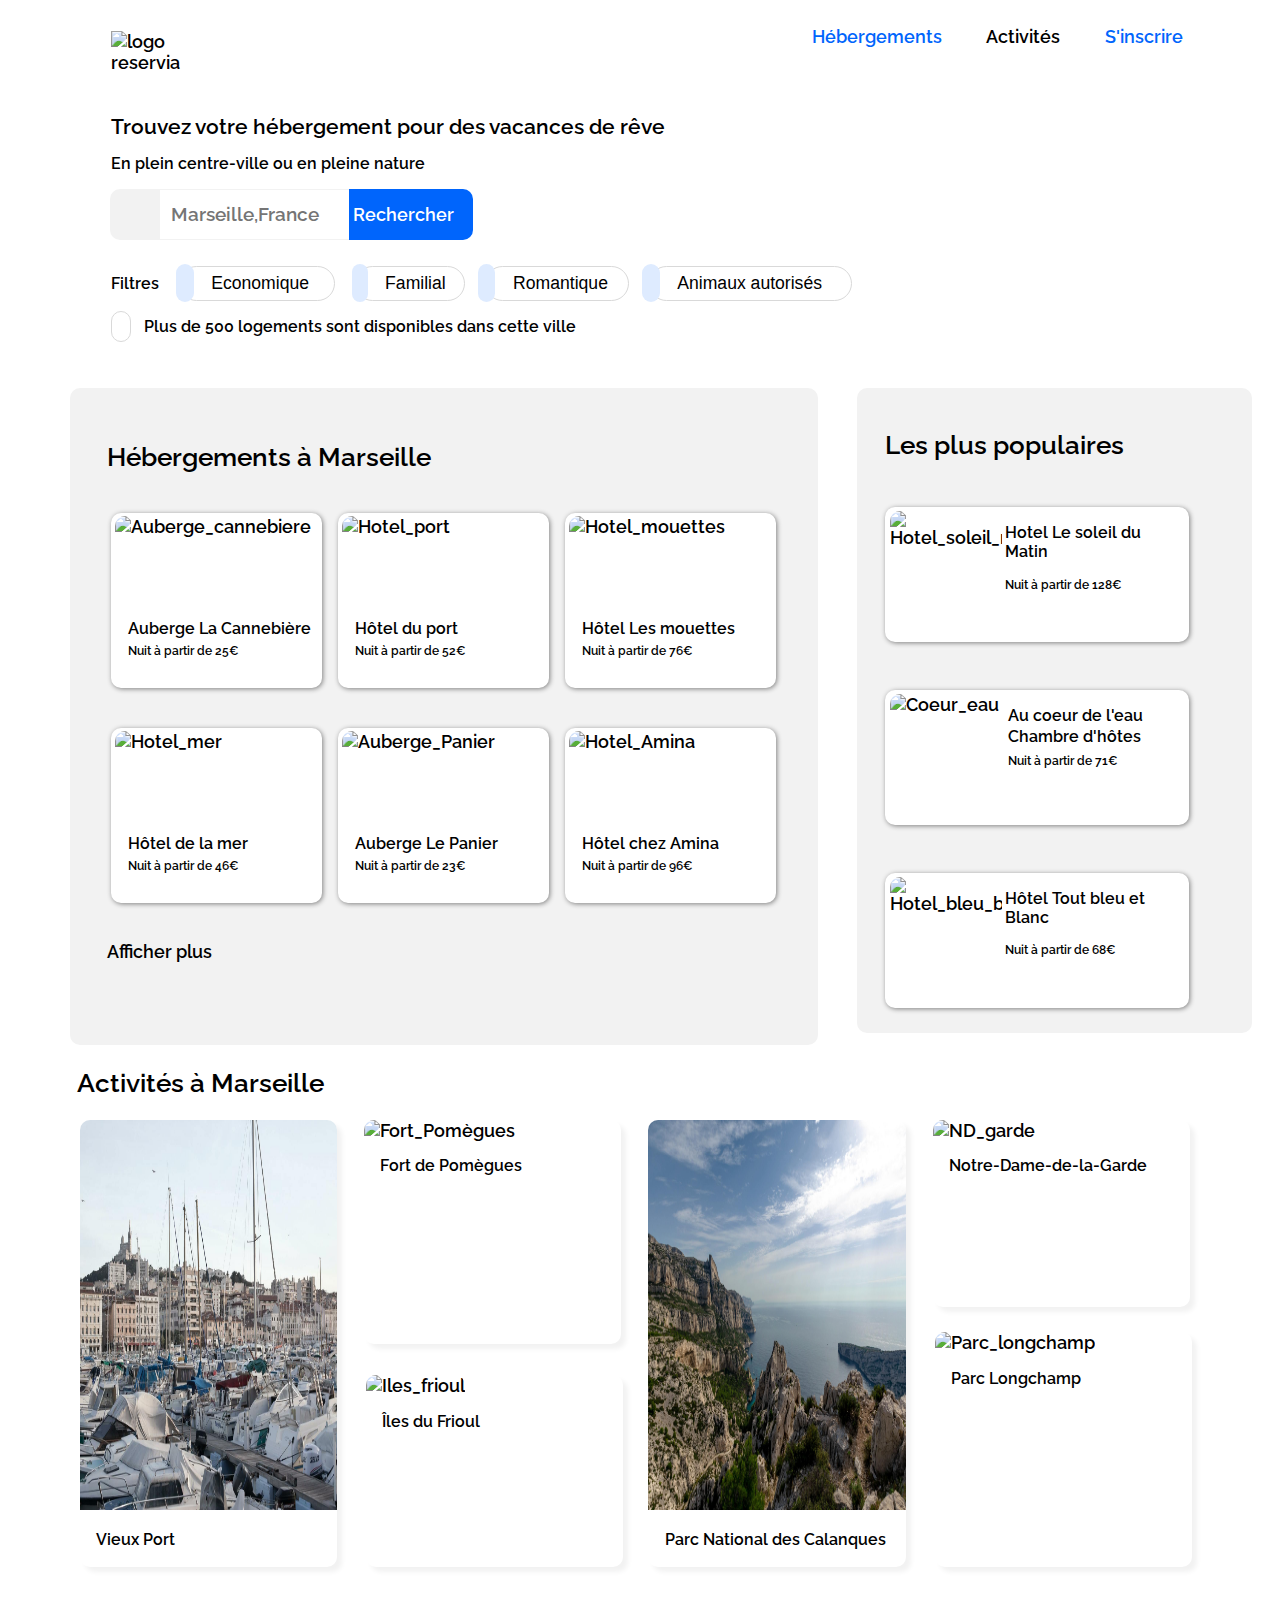
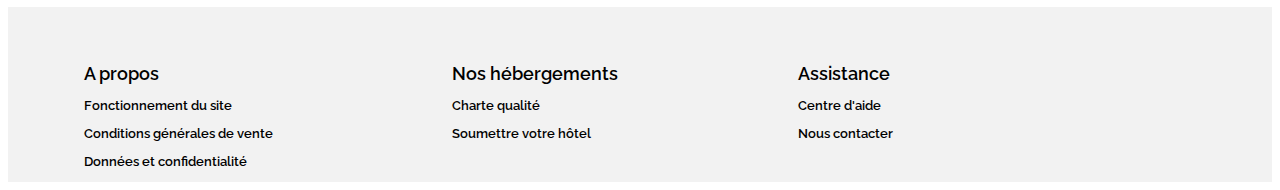
==== commit 23410567: "Rectifications" ====
--- a/index.html
+++ b/index.html
@@ -25,19 +25,26 @@
 
 				<form method="post" action="#">
 					<div id="recherche">
+						
 						<div id="localisation">
 						<button><i class="fas fa-map-marker-alt"></i></button>
 						</div>
+
 						<input type="search" placeholder="Marseille,France" />
+
 						<div id="cherche">
 						<button> <i class="fas fa-search"></i><span id="text_button">Rechercher</span> </button>
 						</div>
+
 					</div>
 					<div id="filtres"> 
 						<h2>Filtres</h2>
 						<button type="button"><i class="fas fa-money-bill-wave"></i>Economique</button>
+
 						<button type="button" id="bonhomme"><i class="fas fa-child"></i>Familial</button>
+
 						<button type="button" id="coeur"><i class="fas fa-heart"></i>Romantique</button>
+
 						<button type="button"><i class="fas fa-dog"></i>Animaux autorisés</button>
 					</div>
 					<p> <span id="info"><i class="fas fa-info"></i></span> Plus de 500 logements sont disponibles dans cette ville </p>
@@ -67,7 +74,9 @@
 				<h2> Les plus populaires <i class="fas fa-chart-line"></i> </h2>
 				<div id="aside">
 				<div class="A"><img src="images/hebergements/small/B1.jpg" alt="Hotel_soleil_matin"  /> <a href="#"><h3>Hotel Le soleil du Matin</h3><p>Nuit à partir de 128€</p><p><i class="fas fa-star"></i><i class="fas fa-star"></i><i class="fas fa-star"></i><i class="fas fa-star"></i><i class="fas fa-star"></i></p></a></div>
-				<div class="B"><img src="images/hebergements/small/B2.jpg" alt="Coeur_eau" /><a href="#"><h3>Au coeur de l'eau</h3><h3 id="chambre">Chambre d'hôtes</h3> <p> Nuit à partir de 71€</p><p><i class="fas fa-star"></i><i class="fas fa-star"></i><i class="fas fa-star"></i><i class="fas fa-star"></i><i class="far fa-star"></i></p></a></div>
+
+				<div class="B"><img src="images/hebergements/small/B2.jpg" alt="Coeur_eau" /><a href="#"><h3>Au coeur de l'eau</h3><h3 id="chambre">Chambre d'hôtes</h3> <p> Nuit à partir de 71€</p><p id="etoiles"><i class="fas fa-star"></i><i class="fas fa-star"></i><i class="fas fa-star"></i><i class="fas fa-star"></i><i class="far fa-star"></i></p></a></div>
+
 				<div class="A"><img src="images/hebergements/small/B3.jpg" alt="Hotel_bleu_blanc" /><a href="#"><h3>Hôtel Tout bleu et Blanc</h3><p>Nuit à partir de 68€</p><p><i class="fas fa-star"></i><i class="fas fa-star"></i><i class="fas fa-star"></i><i class="fas fa-star"></i><i class="far fa-star"></i></p></a></div>
 				</div>
 			</aside>
@@ -75,11 +84,16 @@
 			<article id="activites">
 				<h2> Activités à Marseille</h2>
 				<div id="activites2">
-					<div class="activites_grandes"><a href="#"><img src="images/activites/small/vieux_port.jpg" alt="Vieux_port" class="GR" /><p>Vieux Port</p></a></div>
+					<div class="activites_grandes"><a href="#"><img src="images/activites/medium/B1.jpg" alt="Vieux_port" class="GR" /><p>Vieux Port</p></a></div>
+
 					<div class="activites_pomegues"><a href="#"><img src="images/activites/small/pomegues.jpg" alt="Fort_Pomègues" id="P" /><p>Fort de Pomègues</p></a></div>
+
 					<div class="activites_frioul"><a href="#"><img src="images/activites/small/frioul.jpg" alt="Iles_frioul" id="F" /> <p>Îles du Frioul</p></a></div>
-					<div class="activites_grandes"><a href="#"><img src="images/activites/small/calanques.jpg" alt="Parc_calanques" class="GR" /> <p>Parc National des Calanques</p></a></div>
+
+					<div class="activites_grandes"><a href="#"><img src="images/activites/large/B4.jpg" alt="Parc_calanques" class="GR" /> <p>Parc National des Calanques</p></a></div>
+
 					<div class="activites_garde"><a href="#"><img src="images/activites/small/ND_garde.jpg" alt="ND_garde" id="G" /><p>Notre-Dame-de-la-Garde</p></a></div>
+
 					<div class="activites_longchamp"><a href="#"><img src="images/activites/small/longchamp.jpg" alt="Parc_longchamp" id="L" /><p>Parc Longchamp</p></a></div>
 				</div>
 			</article>
--- a/style.css
+++ b/style.css
@@ -32,6 +32,11 @@
 }
 
 /*header*/
+
+header
+{
+	width: 90%;
+}
 #reservia /* Placement et dimensions du logo */
 {
 	width: 6.6%;
@@ -57,11 +62,12 @@
 {
 	list-style-type: none;
 	display: flex;
+	margin-left: -50%;
 }
 
 nav li /* Appliquer la distance mesurée entre chaque li */
 {
-	margin-right: 70px;
+	margin-left: 10%;
 }
 nav li:hover
 {
@@ -92,7 +98,6 @@
 	flex-direction: row;
 	justify-content:space-between;
 	align-items: flex-start;
-	width: 1250px;
 }
 
 
@@ -101,7 +106,6 @@
 #filtres
 {
 	margin-right: 30%;
-	border-style: line;
 }
 
 #filtres a
@@ -144,12 +148,13 @@
 #bonhomme i
 {
 	padding-right: 8%;
-	width: 20px;
+	width: 20%;
 }
 
 #coeur i
 {
 	padding-right: 7%;
+	padding-top: 7%;
 }
 
 #filtres h2
@@ -172,11 +177,11 @@
 	font-family: raleway-bold;
 	font-size: 1.0em;
 	color: white;
-	height: 50px;
-	width: 140px;
+	height: 100%;
+	width: 110%;
 	border-radius: 0px 10px 10px 0px;
 	border: 0px black solid;
-	margin-left: -2px;
+	margin-left: -2%;
 
 }
 
@@ -192,7 +197,7 @@
 {	
 	padding-left: 1%;
 	width: 17.5%;
-	height: 50px;
+	height: 2.6em;
 	border: 0.15px #F2F2F2 solid;
 	font-size: 1.1em;
 	font-family: raleway-bold;
@@ -201,8 +206,8 @@
 {
  	background-color: #F2F2F2;
  	color: black;
- 	width: 50px;
- 	height: 50px;
+ 	width: 3em;
+ 	height: 100%;
  	margin-right: -5px;
  	border-radius: 10px 0px 0px 10px;
 }
@@ -236,14 +241,14 @@
 	margin: auto;
 	margin-bottom: 3%;
 	
-	padding-top: 5px;
+	padding-top: 0.5%;
 	border-radius: 10px;
 	box-shadow: 1px 1px 5px grey;
 }
 
 
 .case img /* Reduction des images */
-{
+{	
 	height: 57%;
 	width: 96.6%;
 	border-radius: 10px 10px 0 0;
@@ -267,7 +272,7 @@
 }
 #afficher a
 {
-	margin-left: 50px;
+	margin-left: 5%;
 	font-family: raleway-bold;
 	text-decoration: none;
 	color: black;
@@ -289,16 +294,16 @@
 
 .case h3
 {
-	font-size: 1em;
+	font-size: 0.9em;
 	margin-top: 2%;
-	margin-left: 18px;
+	margin-left: 8%;
 }
 
 .case p
 {
-	font-size: 0.8em;
+	font-size: 0.7em;
 	margin-top: -5%;
-	margin-left: 18px;
+	margin-left: 8%;
 }
 
 .case i
@@ -329,7 +334,7 @@
 #populaires
 {
 	background-color: #F2F2F2;
-	width: 400px;
+	width: 30%;
 	height: 626px;
 	padding-top:1.5%;
 	padding-left: 2.3%;
@@ -375,13 +380,13 @@
 	height: 93.75%;
 	border-radius: 10px 0px 0px 10px;
 	margin: auto;
-	margin-left: 1px;
+	margin-left: 0.5%;
 }
 
 .A a
 {
 	padding-right: 1%;
-	margin-left: 10px;
+	margin-left: 1%;
 	
 }
 
@@ -419,13 +424,13 @@
 	height: 93.75%;
 	border-radius: 10px 0px 0px 10px;
 	margin: auto;
-	margin-left: 1px;
+	margin-left: 0.5%;
 }
 
 .B a
 {
 	padding-right: 15.5%;
-	margin-left: 10px;
+	margin-left: 1%;
 
 }
 
@@ -437,7 +442,7 @@
 
 .B p
 {
-	margin-top: 25px;
+	margin-top: 15%;
 	font-size: 0.7em;
 }
 
@@ -487,6 +492,11 @@
 	
 }
 
+#activites a:hover
+{
+	text-decoration: underline;
+}
+
 #activites2 a
 {
 	margin-right: 0.3%;
@@ -504,10 +514,9 @@
 
 
 .activites_grandes
-{
-	height: 100%;
+{	
+  	height: auto;
 	width: 22.6%;
-	;
 	border: 0px black solid;
 	box-shadow: 5px 5px 5px #f2f2f2;
 	border-radius: 10px;
@@ -539,7 +548,7 @@
 
 .activites_garde
 {
-	height: 197px;
+	height: 42%;
 	width: 22.6%;
 	
 	border: 0px black solid;
@@ -549,7 +558,7 @@
 
 .activites_longchamp
 {
-	height: 213px;
+	height: 45%;
 	width: 22.6%;
 	
 	border: 0px black solid;
@@ -606,9 +615,14 @@
 	flex-direction: row;
 	justify-content: space-between;
 	flex-wrap: wrap;
-	padding-right: 360px;
+	padding-right: 30%;
 	font-family: raleway-bold;
 
+}
+
+footer p:hover
+{
+	text-decoration: underline;
 }
 footer h2
 {
@@ -639,7 +653,7 @@
 }
 }
 
-@media all and (max-width: 800px) /* Version mobile */
+@media all and (max-width: 930px) /* Version mobile */
 {
 	#bloc_page
 	{
@@ -657,8 +671,8 @@
 
 	#reservia
 	{
-		width: 25.5%;
-		height: 60px;
+		width: 20%;
+		height: 5%;
 	}
 
 	nav ul
@@ -668,7 +682,7 @@
 		flex-direction: row;
 		flex-wrap: wrap-reverse;
 		justify-content: flex-end;
-		align-items: space-around;
+		
 		width: 180%;
 		margin-left: -110%;
 		position: relative;
@@ -685,7 +699,6 @@
 		display:block;
 		height: 40px;
 		width: 40%;
-		margin-right: -11%;
 		text-align: center;
 	}
 
@@ -694,7 +707,6 @@
 		display: block;
 		height: 40px;
 		width: 40%;
-		margin-left: -100px;
 		text-align: center;
 	}
 
@@ -720,25 +732,25 @@
 
 	#localisation button
 	{
-		width: 50px;
+		width: 3em;
 	}
 
 	#localisation i
 	{
-		margin-right: 10px;
+		margin-right: 25%;
 	}
 
 	#recherche input
 	{
 		width: 64.9%;
-		margin-left: -10px;
+		margin-left: -1%;
 	}
 
 	#cherche button
 	{
-		width: 60px;
+		width: 150%;
 		border-radius: 10px;
-		margin-left: -15px;
+		margin-left: -8%;
 	}
 
 	#cherche p
@@ -764,10 +776,6 @@
 		margin-right: 8%;
 	}
 
-	#flitres h2
-	{
-		margin-top: 10px;
-	}
 
 	form p
 	{
@@ -779,7 +787,7 @@
 	#populaires /* Aside sur version mobile */
 	{
 		order: 1;
-		width: 100%;
+		width: 80%;
 	}
 
 	#populaires h2
@@ -789,8 +797,9 @@
 	}
 
 	.A
-	{
-		max-width: 500px;
+	{	
+		width: 70%;
+		max-width: 350px;
 	}
 
 	.A img
@@ -801,18 +810,18 @@
 
 	.A h3
 	{
-		margin-left: -5%;
 		font-size: 0.9em;
 	}
 
 	.A p
 	{
-		margin-left: -5%;
+		margin-top: -4%;
 	}
 
 	.B
 	{
-		max-width: 500px;
+		width: 70%;
+		max-width: 350px;
 	}
 	
 	.B img
@@ -823,13 +832,17 @@
 
 	.B p
 	{
-		margin-left: 1%;
-		margin-top: 10%;
+		margin-top: -5%;
+		margin-right: -30%;
+	}
+
+	#etoiles
+	{
+		margin-top: -8%;
 	}
     
 	.B h3
 	{
-		margin-left: 1%;
 		font-size: 0.9em;
 		margin-bottom: 8%;
 	}
@@ -847,6 +860,7 @@
 	#aside
 	{
 		width: 89.1%;
+		max-width: 500px;
 		margin: auto;
 	}
 
@@ -857,10 +871,19 @@
 		height: 31.61%;
 		background-color: white;
 	}
+	#hebergements h2
+	{
+		margin-left: 23%;
+	}
+
+	#afficher
+	{
+		margin-left: 23%;
+	}
 
 	.case
 	{	
-		width: 100%;
+		width: 80%;
 		max-width: 335px;
 		height: 180px;
 		max-height: 195px;
@@ -884,6 +907,292 @@
 		height: 29.9%;
 		margin-left: 1%;
 		margin-bottom: 50px;
+	}
+
+	#activites h2
+	{
+		margin-left: 5%;
+	}
+
+	#activites2 img
+	{
+		height: 71.05%;
+	}
+
+	.activites_grandes
+	{	
+		width: 89.1%;
+		max-width: 335px;
+		height: 40%;
+		margin-bottom: 5%;
+		margin-left: 2%;
+	}
+
+	.activites_pomegues
+	{
+		width: 89.1%;
+		max-width: 335px;
+		height: 40%;
+		margin-bottom: 5%;
+		margin-left: 2%;
+	}
+
+	.activites_frioul
+	{
+		width: 89.1%;
+		max-width: 335px;
+		height: 40%;
+		position: static;
+		margin-bottom: 5%;
+		margin-left: 2%;
+	}
+
+	.activites_garde
+	{
+		width: 89.1%;
+		max-width: 335px;
+		height: 40%;
+		margin-bottom: 5%;
+		margin-left: 2%;
+	}
+
+	.activites_longchamp
+	{
+		width: 89.1%;
+		max-width: 335px;
+		height: 40%;
+		position: static;
+		margin-bottom: 5%;
+		margin-left: 2%;
+	}
+
+
+	footer /*Footer sur version mobile */
+	{
+		width: 100%;
+		display: flex;
+		flex-direction: column;
+		justify-content: space-between;
+		padding-right: 31.65%;
+		margin-top: 110%;	
+		margin-left: -5%;
+	}
+
+	footer h2
+	{
+		margin-left: 5%;
+	}
+
+	footer p
+	{
+		margin-left: 5%;
+	}
+}
+
+@media all and (min-width: 931px) and (max-width: 1222px) /* Format Tablette */
+{
+	#bloc_page /* parametres page sur tablette */
+{
+	font-family: raleway,'Trebuchet MS', Arial, sans-serif;
+	font-size: 1.1em;
+	font-weight: normal;
+	margin-left: 3.3%;	
+	display: flex;
+	flex-direction: row;
+	flex-wrap: wrap;
+	justify-content: space-around;
+}
+
+	
+	#logo_nav /* En-tête tablette */
+	{
+		width: 100%;
+	}
+
+	#logo_nav img
+	{
+		height: 10%;
+		width: 10%;
+	}
+
+	nav ul
+	{
+		display: flex;
+		flex-direction: row;
+		flex-wrap: wrap-reverse;
+		justify-content: flex-end;
+	}
+
+		#cherche p
+	{
+		display: none;
+	}
+
+	#localisation button
+	{
+		width: 4em;
+	}
+
+	#localisation i
+	{
+		margin-right: 30%;
+	}
+
+	#recherche input
+	{
+		width: 50%;
+		margin-left: -2%;
+	}
+
+	#cherche button
+	{
+		width: 4em;
+	}
+
+	#cherche i
+	{
+		color: white;
+	}
+
+	#text_button
+	{
+		display: none;
+	}
+
+	#populaires /* Aside sur version tablette */
+	{
+		width: 30%;
+	}
+
+	#populaires h2
+	{
+		margin-left: 8%;
+	}
+
+	.A
+	{
+		height: 25%;
+	}
+	.A img
+	{
+		margin-left: 0.5%;
+	}
+
+	.A h3
+	{
+		margin-left: -2%;
+		font-size: 0.9em;
+	}
+
+	.A p
+	{
+		margin-left: -2%;
+		font-size: 0.7em;
+	}
+
+	.B img
+	{
+		margin-left: 0.5%;
+	}
+
+	.B h3
+	{
+		margin-left: -2%;
+		font-size: 0.9em;
+		margin-bottom: 10%;
+	}
+	.B p
+	{
+		margin-top: 15%;
+		font-size: 0.7em;
+		margin-bottom: -15%;
+		margin-left: -2%;
+	}
+
+	#chambre
+	{
+		margin-top: -15%;
+	}
+
+	#populaires h2
+	{
+		font-size: 1.5em;
+	}
+
+	h2 i
+	{
+		margin-left: 10%;
+	}
+
+	#aside
+	{
+		width: 89.1%;
+		margin: auto;
+	}
+	
+
+
+	.B
+	{
+		height: 30%;
+		max-height: 30%;
+	}
+
+	#hebergements /* Article 1 tablette */
+	{
+		background-color: #F2F2F2;
+		height: 626px;
+		width: 61.2%;
+		padding-top:2.5%;
+		border-radius: 10px;
+		margin-top: 3%;
+	}
+
+	#hebergements2
+	{
+	display:flex;
+	flex-direction:row;
+	flex-wrap: wrap;
+	justify-content: space-around;
+	border-radius: 10px;
+	margin:auto;
+	height: 80%;
+	width: 91%;
+	}
+	#hebergements h2
+	{
+		margin-left: 9%;
+	}
+
+	.case
+	{
+		width: 40%;
+		height: 30%;
+	}
+
+	.case h3
+	{
+		font-size: 0.85em;
+	}
+
+	.case p
+	{
+		font-size: 0.65em;
+	}
+
+	#afficher
+	{
+		margin-top:1%;
+	}
+
+
+	#activites /* article 2 version tablette */
+	{
+		order: 3;
+		width: 100%;
+		height: 29.9%;
+		margin-left: 1%;
+		margin-bottom: 10%;
 	}
 
 	#activites h2
@@ -951,14 +1260,14 @@
 	}
 
 
-	footer /*Footer sur version mobile */
+		footer
 	{
 		width: 100%;
 		display: flex;
 		flex-direction: column;
 		justify-content: space-between;
 		padding-right: 31.65%;
-		margin-top: 800px;	
+		margin-top: 13%;	
 		margin-left: -5%;
 	}
 
@@ -971,296 +1280,4 @@
 	{
 		margin-left: 5%;
 	}
-}
-
-@media all and (min-width: 801px) and (max-width: 1222px) /* Format Tablette */
-{
-	#bloc_page /* parametres page sur tablette */
-{
-	font-family: raleway,'Trebuchet MS', Arial, sans-serif;
-	font-size: 1.1em;
-	font-weight: normal;
-	margin-left: 3.3%;	
-	display: flex;
-	flex-direction: row;
-	flex-wrap: wrap;
-	justify-content: space-around;
-}
-
-	
-	#logo_nav /* En-tête tablette */
-	{
-		width: 100%;
-	}
-
-	#logo_nav img
-	{
-		height: 10%;
-		width: 10%;
-	}
-
-	nav ul
-	{
-		display: flex;
-		flex-direction: row;
-		flex-wrap: wrap-reverse;
-		justify-content: flex-end;
-		align-items: space-around;
-	}
-
-		#cherche p
-	{
-		display: none;
-	}
-
-	#localisation button
-	{
-		width: 70px;
-	}
-
-	#localisation i
-	{
-		margin-right: 10px;
-	}
-
-	#recherche input
-	{
-		width: 50%;
-		margin-left: -10px;
-	}
-
-	#cherche button
-	{
-		width: 80px;
-	}
-
-	#cherche i
-	{
-		color: white;
-	}
-
-	#text_button
-	{
-		display: none;
-	}
-
-	#populaires /* Aside sur version tablette */
-	{
-		width: 30%;
-	}
-
-	#populaires h2
-	{
-		margin-left: 8%;
-	}
-
-	.A img
-	{
-		margin-left: 0.5%;
-	}
-
-	.A h3
-	{
-		margin-left: -3%;
-		font-size: 0.9em;
-	}
-
-	.A p
-	{
-		margin-left: -3%;
-		font-size: 0.7em;
-	}
-
-	.B img
-	{
-		margin-left: 0.5%;
-	}
-
-	.B h3
-	{
-		margin-left: -7%;
-		font-size: 0.9em;
-	}
-	.B p
-	{
-		margin-top: 15%;
-		font-size: 0.7em;
-		margin-bottom: -10%;
-		margin-left: -7%;
-	}
-
-	#chambre
-	{
-		margin-top: -15%;
-	}
-
-	#populaires h2
-	{
-		font-size: 1.5em;
-	}
-
-	h2 i
-	{
-		margin-left: 10%;
-	}
-
-	#aside
-	{
-		width: 89.1%;
-		margin: auto;
-	}
-	
-
-
-	.B
-	{
-		height: 30%;
-		max-height: 30%;
-	}
-
-	#hebergements /* Article 1 tablette */
-	{
-		background-color: #F2F2F2;
-		height: 626px;
-		width: 61.2%;
-		padding-top:2.5%;
-		border-radius: 10px;
-		margin-top: 3%;
-	}
-
-	#hebergements2
-	{
-	display:flex;
-	flex-direction:row;
-	flex-wrap: wrap;
-	justify-content: space-around;
-	border-radius: 10px;
-	margin:auto;
-	height: 80%;
-	width: 91%;
-}
-	#hebergements h2
-	{
-		margin-left: 9%;
-	}
-
-	.case
-	{
-		width: 40%;
-		height: 30%;
-	}
-
-	.case h3
-	{
-		font-size: 0.85em;
-	}
-
-	.case p
-	{
-		font-size: 0.65em;
-		margin-top: -7%;
-	}
-
-	#afficher
-	{
-		margin-top:10px;
-	}
-
-
-	#activites /* article 2 version tablette */
-	{
-		order: 3;
-		width: 100%;
-		height: 29.9%;
-		margin-left: 1%;
-		margin-bottom: 50px;
-	}
-
-	#activites h2
-	{
-		margin-left: 5%;
-	}
-
-	
-
-	#activites2 img
-	{
-		height: 71.05%;
-	}
-
-	.activites_grandes
-	{	
-		width: 89.1%;
-		max-width: 335px;
-		height: 190px;
-		max-height: 190px;
-		margin-bottom: 5%;
-		margin-left: 2%;
-	}
-
-	.activites_pomegues
-	{
-		width: 89.1%;
-		max-width: 335px;
-		height: 190px;
-		max-height: 190px;
-		margin-bottom: 5%;
-		margin-left: 2%;
-	}
-
-	.activites_frioul
-	{
-		width: 89.1%;
-		max-width: 335px;
-		height: 190px;
-		max-height: 190px;
-		position: static;
-		margin-bottom: 5%;
-		margin-left: 2%;
-	}
-
-	.activites_garde
-	{
-		width: 89.1%;
-		max-width: 335px;
-		height: 190px;
-		max-height: 190px;
-		margin-bottom: 5%;
-		margin-left: 2%;
-	}
-
-	.activites_longchamp
-	{
-		width: 89.1%;
-		max-width: 335px;
-		height: 190px;
-		max-height: 190px;
-		position: static;
-		margin-bottom: 5%;
-		margin-left: 2%;
-	}
-
-
-		footer
-	{
-		width: 100%;
-		display: flex;
-		flex-direction: column;
-		justify-content: space-between;
-		padding-right: 31.65%;
-		margin-top: 30%;	
-		margin-left: -5%;
-	}
-
-	footer h2
-	{
-		margin-left: 5%;
-	}
-
-	footer p
-	{
-		margin-left: 5%;
-	}
-}
-
 }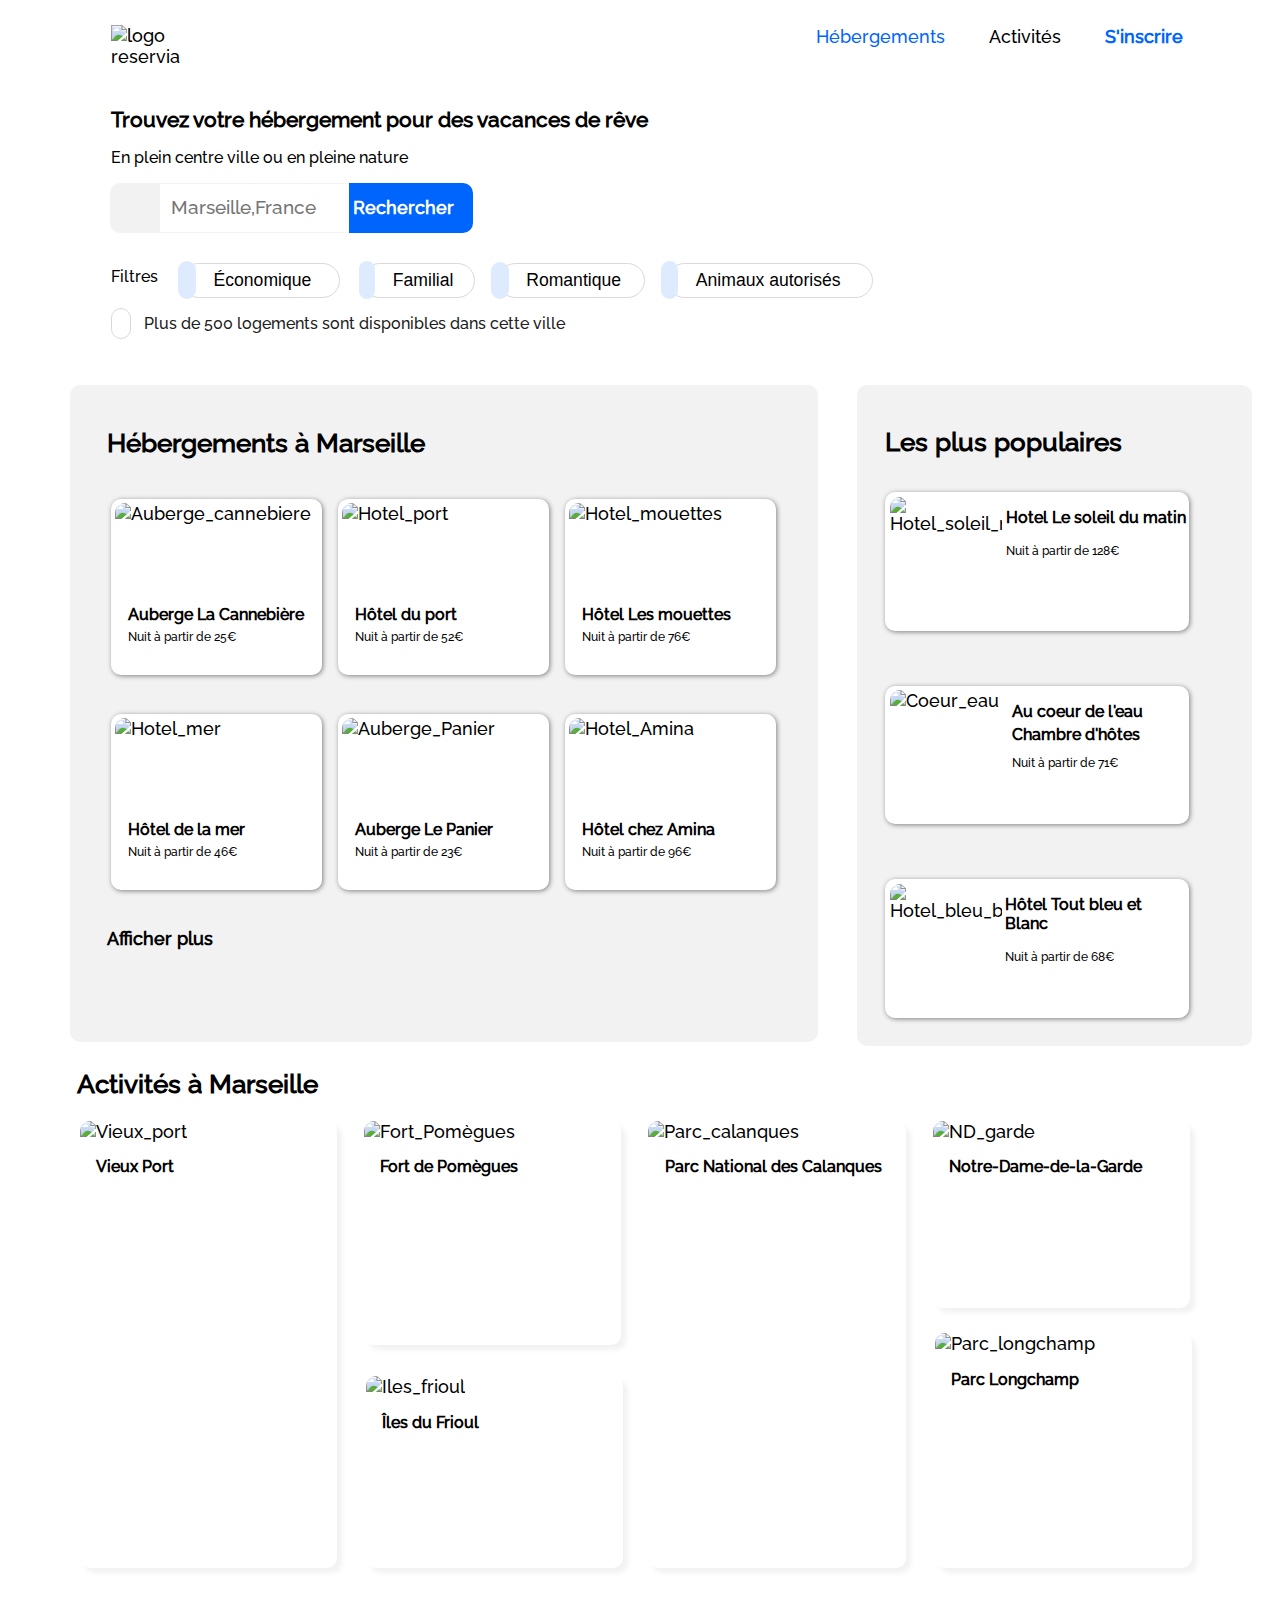
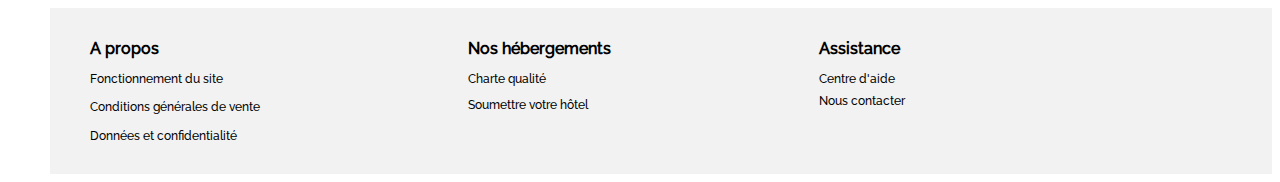
==== commit 7876a771: "finitions" ====
--- a/index.html
+++ b/index.html
@@ -20,8 +20,9 @@
 					</ul>
 				</nav>
 				</div>
+			<section>
 				<h1> Trouvez votre hébergement pour des vacances de rêve </h1>
-				<p> En plein centre-ville ou en pleine nature </p>
+				<p> En plein centre ville ou en pleine nature </p>
 
 				<form method="post" action="#">
 					<div id="recherche">
@@ -39,7 +40,7 @@
 					</div>
 					<div id="filtres"> 
 						<h2>Filtres</h2>
-						<button type="button"><i class="fas fa-money-bill-wave"></i>Economique</button>
+						<button type="button"><i class="fas fa-money-bill-wave"></i>Économique</button>
 
 						<button type="button" id="bonhomme"><i class="fas fa-child"></i>Familial</button>
 
@@ -49,78 +50,79 @@
 					</div>
 					<p> <span id="info"><i class="fas fa-info"></i></span> Plus de 500 logements sont disponibles dans cette ville </p>
 				</form>
+			</section>
 			</header>
 
-			<article id="hebergements"> 
+			<section id="hebergements"> 
 				<h2> Hébergements à Marseille </h2>
 				<div id="hebergements2">
-				<div class="case"><a href="#"><img src="images/hebergements/small/A1.jpg" alt="Auberge_cannebiere" /></a><a href="#"><h3>Auberge La Cannebière</h3><p>Nuit à partir de 25€</p><p><i class="fas fa-star"></i><i class="fas fa-star"></i><i class="fas fa-star"></i><i class="fas fa-star"></i><i class="far fa-star"></i></p></a></div> 
+				<article class="case"><a href="#"><img src="images/hebergements/small/A1.jpg" alt="Auberge_cannebiere" /></a><a href="#"><h3>Auberge La Cannebière</h3><p>Nuit à partir de 25€</p><p><i class="fas fa-star"></i><i class="fas fa-star"></i><i class="fas fa-star"></i><i class="fas fa-star"></i><i class="far fa-star"></i></p></a></article> 
 				
-				<div class="case"><a href="#"><img src="images/hebergements/small/A2.jpg" alt="Hotel_port" /></a><a href="#"><h3>Hôtel du port</h3><p>Nuit à partir de 52€</p><p><i class="fas fa-star"></i><i class="fas fa-star"></i><i class="fas fa-star"></i><i class="fas fa-star"></i><i class="fas fa-star"></i></p></a></div>
+				<article class="case"><a href="#"><img src="images/hebergements/small/A2.jpg" alt="Hotel_port" /></a><a href="#"><h3>Hôtel du port</h3><p>Nuit à partir de 52€</p><p><i class="fas fa-star"></i><i class="fas fa-star"></i><i class="fas fa-star"></i><i class="fas fa-star"></i><i class="fas fa-star"></i></p></a></article>
 				
-				<div class="case"><a href="#"><img src="images/hebergements/small/A3.jpg" alt="Hotel_mouettes" /></a><a href="#"><h3>Hôtel Les mouettes</h3><p>Nuit à partir de 76€</p><p><i class="fas fa-star"></i><i class="fas fa-star"></i><i class="fas fa-star"></i><i class="fas fa-star"></i><i class="far fa-star"></i></p></a></div> 
+				<article class="case"><a href="#"><img src="images/hebergements/small/A3.jpg" alt="Hotel_mouettes" /></a><a href="#"><h3>Hôtel Les mouettes</h3><p>Nuit à partir de 76€</p><p><i class="fas fa-star"></i><i class="fas fa-star"></i><i class="fas fa-star"></i><i class="fas fa-star"></i><i class="far fa-star"></i></p></a></article> 
 				
-				<div class="case"><a href="#"><img src="images/hebergements/small/A4.jpg" alt="Hotel_mer" /></a><a href="#"><h3>Hôtel de la mer</h3><p>Nuit à partir de 46€</p><p><i class="fas fa-star"></i><i class="fas fa-star"></i><i class="fas fa-star"></i><i class="far fa-star"></i><i class="far fa-star"></i></p></a></div> 
+				<article class="case"><a href="#"><img src="images/hebergements/small/A4.jpg" alt="Hotel_mer" /></a><a href="#"><h3>Hôtel de la mer</h3><p>Nuit à partir de 46€</p><p><i class="fas fa-star"></i><i class="fas fa-star"></i><i class="fas fa-star"></i><i class="far fa-star"></i><i class="far fa-star"></i></p></a></article> 
 				
-				<div class="case"><a href="#"><img src="images/hebergements/small/A5.jpg" alt="Auberge_Panier" /></a><a href="#"><h3>Auberge Le Panier</h3><p>Nuit à partir de 23€</p><p><i class="fas fa-star"></i><i class="fas fa-star"></i><i class="fas fa-star"></i><i class="fas fa-star"></i><i class="far fa-star"></i></p></a></div> 
+				<article class="case"><a href="#"><img src="images/hebergements/small/A5.jpg" alt="Auberge_Panier" /></a><a href="#"><h3>Auberge Le Panier</h3><p>Nuit à partir de 23€</p><p><i class="fas fa-star"></i><i class="fas fa-star"></i><i class="fas fa-star"></i><i class="fas fa-star"></i><i class="far fa-star"></i></p></a></article> 
 				
-				<div class="case"><a href="#"><img src="images/hebergements/small/A6.jpg" alt="Hotel_Amina"  /><h3>Hôtel chez Amina</h3><p>Nuit à partir de 96€</p><p><i class="fas fa-star"></i><i class="fas fa-star"></i><i class="fas fa-star"></i><i class="fas fa-star"></i><i class="fas fa-star"></i></p></a></div>
+				<article class="case"><a href="#"><img src="images/hebergements/small/A6.jpg" alt="Hotel_Amina"  /><h3>Hôtel chez Amina</h3><p>Nuit à partir de 96€</p><p><i class="fas fa-star"></i><i class="fas fa-star"></i><i class="fas fa-star"></i><i class="fas fa-star"></i><i class="fas fa-star"></i></p></a></article>
 				</div>
 				
 				<p id="afficher"><a href="#">Afficher plus </a></p>
-			</article>
+			</section>
 
-			<aside id="populaires">
+			<section id="populaires">
 				<h2> Les plus populaires <i class="fas fa-chart-line"></i> </h2>
 				<div id="aside">
-				<div class="A"><img src="images/hebergements/small/B1.jpg" alt="Hotel_soleil_matin"  /> <a href="#"><h3>Hotel Le soleil du Matin</h3><p>Nuit à partir de 128€</p><p><i class="fas fa-star"></i><i class="fas fa-star"></i><i class="fas fa-star"></i><i class="fas fa-star"></i><i class="fas fa-star"></i></p></a></div>
+				<article class="A"><img src="images/hebergements/small/B1.jpg" alt="Hotel_soleil_matin"  /> <a href="#"><h3>Hotel Le soleil du matin</h3><p>Nuit à partir de 128€</p><p><i class="fas fa-star"></i><i class="fas fa-star"></i><i class="fas fa-star"></i><i class="fas fa-star"></i><i class="fas fa-star"></i></p></a></article>
 
-				<div class="B"><img src="images/hebergements/small/B2.jpg" alt="Coeur_eau" /><a href="#"><h3>Au coeur de l'eau</h3><h3 id="chambre">Chambre d'hôtes</h3> <p> Nuit à partir de 71€</p><p id="etoiles"><i class="fas fa-star"></i><i class="fas fa-star"></i><i class="fas fa-star"></i><i class="fas fa-star"></i><i class="far fa-star"></i></p></a></div>
+				<article class="B"><img src="images/hebergements/small/B2.jpg" alt="Coeur_eau" /><a href="#"><h3>Au coeur de l'eau</h3><h3 id="chambre">Chambre d'hôtes</h3> <p> Nuit à partir de 71€</p><p id="etoiles"><i class="fas fa-star"></i><i class="fas fa-star"></i><i class="fas fa-star"></i><i class="fas fa-star"></i><i class="far fa-star"></i></p></a></article>
 
-				<div class="A"><img src="images/hebergements/small/B3.jpg" alt="Hotel_bleu_blanc" /><a href="#"><h3>Hôtel Tout bleu et Blanc</h3><p>Nuit à partir de 68€</p><p><i class="fas fa-star"></i><i class="fas fa-star"></i><i class="fas fa-star"></i><i class="fas fa-star"></i><i class="far fa-star"></i></p></a></div>
+				<article class="A"><img src="images/hebergements/small/B3.jpg" alt="Hotel_bleu_blanc" /><a href="#"><h3>Hôtel Tout bleu et Blanc</h3><p>Nuit à partir de 68€</p><p><i class="fas fa-star"></i><i class="fas fa-star"></i><i class="fas fa-star"></i><i class="fas fa-star"></i><i class="far fa-star"></i></p></a></article>
 				</div>
-			</aside>
+			</section>
 
-			<article id="activites">
+			<section id="activites">
 				<h2> Activités à Marseille</h2>
 				<div id="activites2">
-					<div class="activites_grandes"><a href="#"><img src="images/activites/medium/B1.jpg" alt="Vieux_port" class="GR" /><p>Vieux Port</p></a></div>
+					<article class="activites_grandes"><a href="#"><img src="images/activites/xlarge/B1.jpg" alt="Vieux_port" class="GR" /><h3>Vieux Port</h3></a></article>
 
-					<div class="activites_pomegues"><a href="#"><img src="images/activites/small/pomegues.jpg" alt="Fort_Pomègues" id="P" /><p>Fort de Pomègues</p></a></div>
+					<article class="activites_pomegues"><a href="#"><img src="images/activites/small/pomegues.jpg" alt="Fort_Pomègues" id="P" /><h3>Fort de Pomègues</h3></a></article>
 
-					<div class="activites_frioul"><a href="#"><img src="images/activites/small/frioul.jpg" alt="Iles_frioul" id="F" /> <p>Îles du Frioul</p></a></div>
+					<article class="activites_frioul"><a href="#"><img src="images/activites/small/frioul.jpg" alt="Iles_frioul" id="F" /> <h3>Îles du Frioul</h3></a></article>
 
-					<div class="activites_grandes"><a href="#"><img src="images/activites/large/B4.jpg" alt="Parc_calanques" class="GR" /> <p>Parc National des Calanques</p></a></div>
+					<article class="activites_grandes"><a href="#"><img src="images/activites/xlarge/B4.jpg" alt="Parc_calanques" class="GR" /> <h3>Parc National des Calanques</h3></a></article>
 
-					<div class="activites_garde"><a href="#"><img src="images/activites/small/ND_garde.jpg" alt="ND_garde" id="G" /><p>Notre-Dame-de-la-Garde</p></a></div>
+					<article class="activites_garde"><a href="#"><img src="images/activites/small/ND_garde.jpg" alt="ND_garde" id="G" /><h3>Notre-Dame-de-la-Garde</h3></a></article>
 
-					<div class="activites_longchamp"><a href="#"><img src="images/activites/small/longchamp.jpg" alt="Parc_longchamp" id="L" /><p>Parc Longchamp</p></a></div>
+					<article class="activites_longchamp"><a href="#"><img src="images/activites/small/longchamp.jpg" alt="Parc_longchamp" id="L" /><h3>Parc Longchamp</h3></a></article>
 				</div>
-			</article>
-		</div>
+			</section>
+		
 
 
 
 			<footer>
-				<div id=a_propos>
+				<ul id=a_propos>
 					<h2> A propos </h2>
-					<p> <a href="#"> Fonctionnement du site </a> </p>
-					<p> <a href="#"> Conditions générales de vente </a> </p>
-					<p> <a href="#"> Données et confidentialité </a> </p>
-				</div>
+					<li> <a href="#"> Fonctionnement du site </a> </li>
+					<li> <a href="#"> Conditions générales de vente </a> </li>
+					<li> <a href="#"> Données et confidentialité </a> </li>
+				</ul>
 
-				<div id="nos_hebergements">
+				<ul id="nos_hebergements">
 					<h2> Nos hébergements </h2>
-					<p> <a href="#"> Charte qualité </a></p>
-					<p> <a href="#"> Soumettre votre hôtel </a></p>
-				</div>
+					<li> <a href="#"> Charte qualité </a></li>
+					<li> <a href="#"> Soumettre votre hôtel </a></li>
+				</ul>
 
-				<div id="assistance">
+				<ul id="assistance">
 					<h2> Assistance </h2>
-					<p> <a href="#"> Centre d'aide </a></p>
-					<p> <a href="#"> Nous contacter </a></p>
-				</div>
+					<li> <a href="#"> Centre d'aide </a></li>
+					<li> <a href="#"> Nous contacter </a></li>
+				</ul>
 			</footer>
-
+		</div>
 	</body>
 </html>
--- a/style.css
+++ b/style.css
@@ -6,7 +6,7 @@
 }
 @font-face {
 	font-family: 'raleway-bold' ;
-	src: url(Raleway/static/Raleway-SemiBold.ttf) format('truetype');
+	src: url(Raleway/static/Raleway-Medium.ttf) format('truetype');
 	font-weight: normal;
 	font-style: normal;
 }
@@ -41,7 +41,7 @@
 {
 	width: 6.6%;
 	height:2.8%;
-	margin-top: 2.1%;
+	margin-top: 1.5%;
 	margin-bottom: 2.4%;
 }
 
@@ -49,6 +49,7 @@
 {
 	font-size: 1.2em;
 	font-family: raleway-bold;
+	font-weight: bolder;
 
 }
 
@@ -105,7 +106,1387 @@
 /*Boutons filtres*/
 #filtres
 {
-	margin-right: 30%;
+	margin-right: 20%;
+	font-weight: bolder;
+}
+
+#filtres a
+{
+	color: black;
+	text-decoration:none;
+}
+
+#filtres button:hover /* Reaction du lien lors du survol */
+{
+	background-color: #0065FC;
+}
+
+#filtres i
+{
+	padding: 0.5em;
+	margin-right: 1em;
+	margin-left: -15%;
+	border: 0px black solid;
+	border-radius: 1em;
+	background-color: #DEEBFF;
+	color: #0065FC;
+}
+
+#filtres button
+{
+	font-size: 1em;
+	height: 2em;
+
+	padding-right: 2%;
+	margin-top: 3.4%;
+	margin-right: 2%;
+
+	border: 0.15px #D9D9D9 solid;
+	border-radius: 10em;
+	background-color: white;
+	vertical-align: sub;
+}
+
+#bonhomme i
+{
+	padding-right: 8%;
+	width: 20%;
+}
+
+#coeur i
+{
+	padding-right: 7%;
+	padding-top: 7%;
+}
+
+#filtres h2
+{
+	display: inline;
+	font-size: medium;
+	font-weight: normal;
+	margin-right: 2.1%;
+}
+
+/*Boutons de recherche*/
+#recherche
+{
+	display: flex;
+}
+
+#recherche button
+{
+	background-color: #0065FC;
+	font-family: raleway-bold;
+	font-weight: bold;
+	font-size: 1.0em;
+	color: white;
+	height: 100%;
+	width: 110%;
+	border-radius: 0px 10px 10px 0px;
+	border: 0px black solid;
+	margin-left: -2%;
+
+}
+
+#cherche i
+{
+	color: #0065FC;
+}
+#text_button
+{
+	margin-left: -13%;
+}
+#recherche input
+{	
+	padding-left: 1%;
+	width: 17.5%;
+	height: 2.6em;
+	border: 0.15px #F2F2F2 solid;
+	font-size: 1.1em;
+	font-family: raleway-bold;
+}
+#localisation button
+{
+ 	background-color: #F2F2F2;
+ 	color: black;
+ 	width: 3em;
+ 	height: 100%;
+ 	margin-right: -5px;
+ 	border-radius: 10px 0px 0px 10px;
+}
+
+/* image sous les filtres */
+#info i
+{
+	font-size: 1em;
+	height: 1em;
+	color: #0065FC;
+
+	padding: 5px 9px 5px;
+	margin-right: 13px;
+
+	border: 0.15px #D9D9D9 solid;
+	border-radius: 10em;
+	background-color: white;
+}
+
+form p
+{
+	color: #202020;
+}
+
+/* Article 1*/
+#hebergements a:hover
+{
+	text-decoration: underline
+}
+
+.case
+{
+	background-color: white;
+	height: 40%;
+	width: 31%;
+	margin: auto;
+	margin-bottom: 3%;
+	
+	padding-top: 0.5%;
+	border-radius: 10px;
+	box-shadow: 1px 1px 5px grey;
+}
+
+
+.case img /* Reduction des images */
+{	
+	object-fit: cover;
+	height: 57%;
+	width: 96.6%;
+	border-radius: 10px 10px 0 0;
+	display: block;
+	margin:auto;
+}
+
+
+#hebergements
+{
+	background-color: #F2F2F2;
+	height: 626px;
+	width: 61.2%;
+	padding-top:2.5%;
+	border-radius: 10px;
+	margin-top: 3%;
+}
+#hebergements h2
+{
+	margin-left: 5%;
+	margin-top: 1.5%;
+}
+#afficher a
+{
+	margin-left: 5%;
+	font-family: raleway-bold;
+	font-weight: bold;
+	text-decoration: none;
+	color: black;
+}
+
+
+#hebergements2 /* Mise en place des boîtes cliquables de l'article 1*/
+{
+	display:flex;
+	flex-direction:row;
+	flex-wrap: wrap;
+	justify-content: space-around;
+	border-radius: 10px;
+	margin:auto;
+	height: 68.7%;
+	width: 91%;
+}
+
+
+.case h3
+{
+	font-size: 0.9em;
+	margin-top: 2%;
+	margin-left: 8%;
+}
+
+.case p
+{
+	font-size: 0.7em;
+	margin-top: -5%;
+	margin-left: 8%;
+}
+
+.case i
+{
+	color: #0065FC ;
+	margin-top: 2%;
+	font-size: 0.8em;
+}
+.case a
+{
+	text-decoration: none;
+	color: black;
+}
+
+
+/*Aside*/
+#aside a
+{
+	color: black;
+	text-decoration: none;
+}
+
+#aside a:hover
+{
+	text-decoration: underline;
+}
+
+#populaires
+{
+	background-color: #F2F2F2;
+	width: 30%;
+	height: 642px;
+	padding-top:1.5%;
+	padding-left: 2.3%;
+	border-radius: 10px;
+	margin-top: 3%;
+	position: relative;
+	right: 0;
+}
+
+#aside
+{
+	display:flex;
+	flex-direction: column;
+	justify-content: space-between;
+	width: 82.10%;
+	height: 80%;
+	background-color: #F2F2F2;
+	margin-top: 13%;
+
+}
+
+.A
+{
+	margin-top: -4%;
+	width: 100%;
+	height: 27%;
+	display: flex;
+	flex-direction: row;
+	flex-wrap: nowrap;
+	justify-content: flex-start;
+	
+	box-shadow: 1px 1px 5px grey;
+	border-radius: 10px;
+	font-size: 1em;
+	padding-left: 1%;
+
+
+	background-color: white;
+
+}
+
+.A img
+{
+	width: 37.2%;
+	height: 93.75%;
+	border-radius: 10px 0px 0px 10px;
+	margin: auto;
+	margin-left: 0.5%;
+}
+
+.A a
+{
+	padding-right: 1%;
+	margin-left: 1%;
+	
+}
+
+.A h3
+{
+	font-size: 0.9em;
+}
+
+.A p
+{
+	font-size: 0.7em;
+}
+
+.B
+{	
+	margin-top: -4%;
+	width: 100%;
+	height: 27%;
+	display: flex;
+	flex-direction: row;
+	flex-wrap: nowrap;
+	justify-content: flex-start;
+	
+	box-shadow: 1px 1px 5px grey;
+	border-radius: 10px;
+	font-size: 1em;
+	padding-left: 1%;
+	background-color: white;
+
+
+}
+
+.B img
+{
+	width: 37.2%;
+	height: 93.75%;
+	border-radius: 10px 0px 0px 10px;
+	margin: auto;
+	margin-left: 0.5%;
+}
+
+.B a
+{
+	padding-right: 15.5%;
+	margin-left: 1%;
+
+}
+
+.B h3
+{
+	font-size: 0.9em;
+	margin-bottom: -9%;
+	margin-right: -10%;
+}
+#etoiles
+{
+	margin-top: 13%;
+}
+
+.B p
+{
+	margin-top: 18%;
+	font-size: 0.7em;
+}
+
+.B i 
+{
+	color: #0065FC ;
+	margin-top: 2%;
+	font-size: 0.8em;
+}
+
+.A i
+{
+	color: #0065FC ;
+	margin-top: 2%;
+	font-size: 0.8em;
+}
+
+h2 i
+{
+	margin-left: 15%;
+}
+
+
+
+/* Article 2*/
+#activites
+{
+	width: 93.1%;
+	height: 26.1%;
+	position: relative;
+	margin-bottom: 3.3%;
+	left: -1.2%;
+
+	
+}
+
+#activites2
+{
+	display: flex;
+	flex-direction: row;
+	flex-wrap: wrap;
+	justify-content: space-around;
+	height: 447px;
+	width: 100%;
+	margin-left: -1%;
+
+	
+}
+
+#activites a:hover
+{
+	text-decoration: underline;
+}
+
+#activites2 a
+{
+	margin-right: 0.3%;
+	margin-bottom: 8.6%;
+	text-decoration: none;
+	color: black;
+	font-family: raleway-bold;
+}
+
+#activites2 h3
+{
+	margin-left: 6.25%;
+	font-size: 0.9em;
+	font-weight: bold;
+}
+
+
+.activites_grandes
+{	
+  	height: 100%;
+	width: 22.6%;
+	border: 0px black solid;
+	box-shadow: 5px 5px 5px #f2f2f2;
+	border-radius: 10px;
+	
+}
+
+.activites_pomegues
+{
+	height: 50.3%;
+	width: 22.6%;
+	
+	border: 0px black solid;
+	box-shadow: 5px 5px 5px #f2f2f2;
+	border-radius: 10px;
+}
+
+.activites_frioul
+{
+	height: 36.7%;
+	width: 22.6%;
+	
+	border: 0px black solid;
+	box-shadow: 5px 5px 5px #f2f2f2;
+	border-radius: 10px;
+	position: absolute;
+	bottom: 0;
+	left: 25.4%;
+}
+
+.activites_garde
+{
+	height: 42%;
+	width: 22.6%;
+	
+	border: 0px black solid;
+	box-shadow: 5px 5px 5px #f2f2f2;
+	border-radius: 10px;
+}
+
+.activites_longchamp
+{
+	height: 45%;
+	width: 22.6%;
+	
+	border: 0px black solid;
+	box-shadow: 5px 5px 5px #f2f2f2;
+	border-radius: 10px;
+	position: absolute;
+	bottom: 0;
+	right: 2%;
+}
+
+.GR
+{	
+	object-fit: cover;
+	height: 87.4%;
+	width:100%;
+	border-radius: 10px 10px 0px 0px;
+}
+
+#F
+{	
+	object-fit: cover;
+	height: 67.1%;
+	width: 100%;
+	border-radius: 10px 10px 0px 0px;
+}
+
+#P
+{	
+	object-fit: cover;
+	height: 75.6%;
+	width: 100%;
+	border-radius: 10px 10px 0px 0px;
+}
+
+#G
+{	
+	object-fit: cover;
+	height: 70.9%;
+	width: 100%;
+	border-radius: 10px 10px 0px 0px;
+}
+
+#L
+{	
+	
+	height: 73.2%;
+	width: 100%;
+	border-radius: 10px 10px 0px 0px;
+}
+
+/*Footer*/
+
+footer
+{
+	background-color: #F2F2F2;
+	
+	
+	width: 100%;
+	display:flex;
+	flex-direction: row;
+	justify-content: space-between;
+	flex-wrap: wrap;
+	padding-right: 30%;
+	font-family: raleway-bold;
+
+}
+
+footer ul
+{
+	list-style-type: none;
+}
+
+footer li:hover
+{
+	text-decoration: underline;
+}
+footer h2
+{
+	font-size: 0.9em;
+}
+
+footer li
+{
+	font-size: 0.7em;
+	margin-bottom: 8%;
+}
+
+#a_propos a
+{
+	color: black;
+	text-decoration: none;
+}
+
+#nos_hebergements a
+{
+	color: black;
+	text-decoration: none;
+}
+
+#assistance a
+{
+	color: black;
+	text-decoration: none;
+}
+}
+
+@media all and (max-width: 831px) /* Version mobile */
+{
+	#bloc_page
+	{
+		display: flex;
+		flex-direction: column;
+		justify-content: space-around;
+		align-items: center;
+	}
+
+	#logo_nav
+	{
+		width: 100%;
+	}
+
+	#reservia
+	{
+		width: 50%;
+		max-width: 100px;
+		height: 5%;
+	}
+
+	nav ul
+	{	
+		margin-top: 40%;
+		display: flex;
+		flex-direction: row;
+		flex-wrap: wrap-reverse;
+		flex-wrap: nowrap;
+		justify-content: flex-end;
+		position: relative;
+
+	}
+
+	#nav_3
+	{
+		margin-top: -23%;
+		margin-right: 3%;
+	}
+
+	#nav_2
+	{	
+		display:block;
+		height: 40px;
+		width: 40%;
+		text-align: center;
+	}
+
+	#nav_1
+	{	
+		display: block;
+		height: 40px;
+		width: 40%;
+		text-align: center;
+	}
+
+	#nav_1:hover
+	{
+		text-decoration: none;
+		border-bottom: 5px #0065FC solid;
+	}
+
+	#nav_2:hover
+	{	
+		text-decoration: none;
+		border-bottom: 5px black solid;
+	}
+
+	header h1
+	{
+		width: 90%;
+	}
+
+	
+
+	#localisation button
+	{
+		width: 3em;
+	}
+
+	#localisation i
+	{
+		margin-right: 25%;
+	}
+
+	#recherche input
+	{
+		width: 64.9%;
+		margin-left: -1%;
+	}
+
+	#cherche button
+	{
+		width: 150%;
+		border-radius: 10px;
+		margin-left: -8%;
+	}
+
+	#cherche p
+	{
+		display: none;
+	}
+
+	#cherche i
+	{
+		color: white;
+		background-color: #0065FC;
+	}
+
+	#text_button
+	{
+		display: none;
+	}
+
+	#filtres
+	{	
+		display: flex;
+		flex-wrap: wrap;
+		width: 100%;
+		margin-right: 8%;
+	}
+
+	#filtres button
+	{
+		margin-right: 5%;
+		height: 2.5em;
+
+	}
+	#coeur i
+	{
+		padding: 1.5em;
+		width: 14%;
+	}
+
+	#bonhomme i
+	{
+		padding: 0.5em;
+	}
+	#filtres i
+	{	
+		padding: 0.75em;
+		border-radius: 2em;
+		text-align: center;
+		vertical-align: middle;
+		font-weight: bold;
+	}
+
+	#filtres h2
+	{	
+		margin-top: 5%;
+		display: inline;
+		margin-right: 90%;
+		font-weight: bold;
+	}
+
+	form p
+	{
+		width:100%;
+	}
+	
+	header
+	{
+		width: 90%;
+	}
+
+	#populaires /* Aside sur version mobile */
+	{
+		order: 1;
+		width: 70%;
+		align-items: center;
+	}
+
+
+	#populaires h2
+	{
+		text-align: center;
+		font-size: 1.5em;
+	}
+
+	.A
+	{	
+		width: 80%;
+		max-width: 350px;
+		margin-left: 10%;
+		margin-top: 3%;
+	}
+
+	.A img
+	{
+		margin-left: 0.5%;
+		max-width: 150px;
+	}
+
+	.A h3
+	{
+		font-size: 0.9em;
+	}
+
+	.A p
+	{
+		margin-top: -4%;
+	}
+
+	.B
+	{
+		width: 80%;
+		max-width: 350px;
+		margin-left: 10%;
+		margin-top: 3%;
+	}
+	
+	.B img
+	{
+		margin-left: 0.5%;
+		max-width: 150px;
+	}
+
+	.B p
+	{
+		margin-top: -2%;
+		margin-right: -30%;
+	}
+
+	#etoiles
+	{
+		margin-top: -6%;
+	}
+    
+	.B h3
+	{
+		font-size: 0.9em;
+		margin-bottom: 10%;
+		margin-right: -30%;
+	}
+
+	#chambre
+	{
+		margin-top: -10%;
+	}
+
+	.B i
+	{
+		margin-top: -10%;
+	}
+
+	#aside
+	{
+		width: 89.1%;
+		max-width: 500px;
+		margin: auto;
+	}
+
+	#hebergements /* Article 1 sur version mobile */
+	{
+		order: 2;
+		width: 100%;
+		height: 31.61%;
+		background-color: white;
+	}
+
+	#hebergement2
+	{
+		align-items: center;
+	}
+	#hebergements h2
+	{
+		text-align: center;
+		margin-left: 0;
+	}
+
+	#afficher
+	{
+		text-align: center;
+	}
+
+	.case
+	{	
+		width: 80%;
+		max-width: 335px;
+		height: 180px;
+		max-height: 195px;
+	}
+
+	#afficher a
+	{
+		text-decoration: none;
+		color: black;
+	}
+
+	#afficher
+	{
+		margin-bottom:1%;
+	}
+
+	#activites /* Article 2 sur version mobile */
+	{
+		order: 3;
+		width: 100%;
+		height: 60%;
+		margin-left: 1%;
+	}
+
+	#activites2
+	{
+		height: 95%;
+		width: 100%;
+		align-items: center;
+	}
+
+	#activites h2
+	{
+		text-align: center;
+	}
+
+	#activites2 img
+	{
+		height: 71.05%;
+	}
+
+	.activites_grandes
+	{	
+		width: 89.1%;
+		max-width: 335px;
+		height: 192px;
+		margin-bottom: 5%;
+		margin-left: 2%;
+	}
+
+	.activites_pomegues
+	{
+		width: 89.1%;
+		max-width: 335px;
+		height: 192px;
+		margin-bottom: 5%;
+		margin-left: 2%;
+	}
+
+	.activites_frioul
+	{
+		width: 89.1%;
+		max-width: 335px;
+		height: 192px;
+		position: static;
+		margin-bottom: 5%;
+		margin-left: 2%;
+	}
+
+	.activites_garde
+	{
+		width: 89.1%;
+		max-width: 335px;
+		height: 192px;
+		margin-bottom: 5%;
+		margin-left: 2%;
+	}
+
+	.activites_longchamp
+	{
+		width: 89.1%;
+		max-width: 335px;
+		height: 192px;
+		position: static;
+		margin-bottom: 5%;
+		margin-left: 2%;
+	}
+
+
+	footer /*Footer sur version mobile */
+	{
+		order: 4;
+		width: 70%;
+		display: flex;
+		flex-direction: column;
+		justify-content: space-around;
+		order: 4;
+		margin-left: -5%;
+		text-align: left;
+	}
+
+	footer h2
+	{
+		margin-left: 5%;
+	}
+
+	footer li
+	{
+		display: block;
+		margin-left: 5%;
+		margin-bottom: 5%;
+	}
+}
+
+@media all and (min-width: 832px) and (max-width: 1222px) /* Format Tablette */
+{
+	#bloc_page /* parametres page sur tablette */
+{
+	font-family: raleway,'Trebuchet MS', Arial, sans-serif;
+	font-size: 1.1em;
+	font-weight: normal;
+	margin-left:0;	
+	display: flex;
+	flex-direction: column;
+	align-items: center;
+	flex-wrap: wrap;
+	justify-content: space-around;
+}
+
+	
+	#logo_nav /* En-tête tablette */
+	{
+		width: 100%;
+	}
+
+	#logo_nav img
+	{
+		height: 10%;
+		width: 10%;
+	}
+
+	nav ul
+	{
+		display: flex;
+		flex-direction: row;
+		flex-wrap: wrap-reverse;
+		justify-content: flex-end;
+	}
+
+		#cherche p
+	{
+		display: none;
+	}
+
+	#localisation button
+	{
+		width: 4em;
+	}
+
+	#localisation i
+	{
+		margin-right: 30%;
+	}
+
+	#recherche input
+	{
+		width: 50%;
+		margin-left: -2%;
+	}
+
+	#cherche button
+	{
+		width: 4em;
+	}
+
+	#cherche i
+	{
+		color: white;
+	}
+
+	#text_button
+	{
+		display: none;
+	}
+
+	#populaires /* Aside sur version tablette */
+	{
+		width: 90%;
+		height: 250px;
+		order: 1;
+	}
+
+	#aside
+	{	
+		height: 70%;
+		width: 90%;
+		display: flex;
+		flex-direction: row;
+		justify-content: space-between;
+		margin-top: 0;
+		margin-left: 4%;
+	}
+
+	#populaires h2
+	{
+		text-align: center;
+		font-size: 1.5em;
+	}
+
+	.A
+	{	
+		margin-top: 2%;
+		height: 70%;
+		width: 30%;
+		min-width: ;
+		max-width: 250px;
+	}
+	.A img
+	{
+		margin-left: -2%;
+	}
+
+	.A h3
+	{	
+		font-size: 0.9em;
+	}
+
+	.A p
+	{
+		font-size: 0.6em;
+	}
+
+	.B img
+	{
+		margin-left: -2%;
+	}
+
+	.B h3
+	{	
+		font-size: 0.9em;
+		margin-bottom: 15%;
+		margin-right: -30%;
+	}
+	.B p
+	{
+		margin-top: 17%;
+		font-size: 0.6em;
+		margin-bottom: -10%;
+		margin-right: -10%;
+	}
+	#etoiles
+	{
+		margin-top: 17%;
+	}
+	#chambre
+	{
+		margin-top: -15%;
+	}
+
+	h2 i
+	{
+		margin-left: 10%;
+	}
+
+	.B
+	{
+		height: 70%;
+		width: 30%;
+		max-width: 250px;
+		margin-top: 2%;
+	}
+
+	#hebergements /* Article 1 tablette */
+	{
+		background-color: #F2F2F2;
+		height: 650px;
+		width: 92%;
+		padding-top:2.5%;
+		border-radius: 10px;
+		margin-top: 3%;
+		order: 2;
+	}
+
+	#hebergements2
+	{
+	display:flex;
+	flex-direction:row;
+	flex-wrap: wrap;
+	justify-content: space-around;
+	margin:auto;
+	height: 80%;
+	width: 91%;
+	}
+	#hebergements h2
+	{
+		text-align:center;
+		margin-left: -5%;
+	}
+
+	.case
+	{
+		width: 40%;
+		height: 30%;
+		max-width: 350px;
+	}
+
+	.case h3
+	{
+		font-size: 0.9em;
+	}
+
+	.case p
+	{
+		font-size: 0.7em;
+	}
+
+	#afficher
+	{
+		margin-top:3%;
+		margin-left: -5%;
+		text-align: center;
+	}
+
+
+	#activites /* article 2 version tablette */
+	{
+		order: 3;
+		width: 100%;
+		height: 40%;
+		margin-left: 1%;
+		margin-top: 5%;
+	}
+
+	#activites h2
+	{
+		margin-left: 5%;
+	}
+
+	#activites p
+	{
+		text-align: center;
+	}
+	
+
+	#activites2 img
+	{
+		height: 71.05%;
+	}
+
+	.activites_grandes
+	{	
+		width: 30%;
+		max-width: 335px;
+		height: 40%;
+		max-height: 190px;
+		margin-bottom: 5%;
+		margin-left: 2%;
+	}
+
+	.activites_pomegues
+	{
+		width: 30%;
+		max-width: 335px;
+		height: 40%;
+		max-height: 190px;
+		margin-bottom: 5%;
+		margin-left: 2%;
+	}
+
+	.activites_frioul
+	{
+		width: 30%;
+		max-width: 335px;
+		height: 40%;
+		max-height: 190px;
+		position: static;
+		margin-bottom: 5%;
+		margin-left: 2%;
+	}
+
+	.activites_garde
+	{
+		width: 30%;
+		max-width: 335px;
+		height: 40%;
+		max-height: 190px;
+		margin-bottom: 5%;
+		margin-left: 2%;
+	}
+
+	.activites_longchamp
+	{
+		width: 30%;
+		max-width: 335px;
+		height: 40%;
+		max-height: 190px;
+		position: static;
+		margin-bottom: 5%;
+		margin-left: 2%;
+	}
+
+
+	footer
+	{	
+		order: 4;
+		width: 74%;
+		display: flex;
+		flex-direction: row;
+		justify-content: space-between;
+		;	
+		margin-left: -5%;
+		margin-top: -2%;
+	}
+
+	footer ul
+	{
+		margin-left: 5%;
+	}
+
+	footer li
+	{
+		margin-bottom: 2%;
+	}
+}
+
+@media all and (min-width: 2001px)
+{
+	
+	#bloc_page /* Mise en place de la police */
+{
+	font-family: raleway-bold,'Trebuchet MS', Arial, sans-serif;
+	font-size: 1.1em;
+	font-weight: normal;
+	color: black;
+	margin-left: 3.3%;	
+	display: flex;
+	flex-direction: row;
+	flex-wrap: wrap;
+	justify-content: space-around;
+	width: 60%;
+	max-width: 1500px;
+	margin:auto;
+}
+
+a:visited /*Garder les liens hypertextes même après visite*/
+{
+	color: #0065FC;
+}
+
+/*header*/
+
+header
+{
+	width: 90%;
+}
+#reservia /* Placement et dimensions du logo */
+{
+	width: 6.6%;
+	height:2.8%;
+	margin-top: 2.1%;
+	margin-bottom: 2.4%;
+}
+
+header h1 /*Gestion du titre dans l'en-tête*/
+{
+	font-size: 1.2em;
+	font-family: raleway-bold;
+
+}
+
+header a /* Afficher les hypertextes correctement */
+{
+	color: #0065FC ;
+	text-decoration: none;
+}
+
+nav ul /*Menu nav*/
+{
+	list-style-type: none;
+	display: flex;
+	margin-left: -50%;
+}
+
+nav li /* Appliquer la distance mesurée entre chaque li */
+{
+	margin-left: 10%;
+}
+nav li:hover
+{
+	text-decoration: underline;
+	text-decoration-color: #0065FC;
+}
+
+#nav_2 a
+{
+	color: black;
+}
+
+#nav_3 a
+{
+	font-family: raleway-bold;
+	font-weight: bolder;
+}
+
+header p
+{
+	font-size: 0.9em;
+}
+
+
+#logo_nav /* Menu nav + logo placé correctement */
+{
+	display: flex;
+	flex-direction: row;
+	justify-content:space-between;
+	align-items: flex-start;
+}
+
+
+
+/*Boutons filtres*/
+#filtres
+{
+	margin-right: 20%;
 }
 
 #filtres a
@@ -340,7 +1721,8 @@
 	padding-left: 2.3%;
 	border-radius: 10px;
 	margin-top: 3%;
-
+	position: relative;
+	right: 0;
 }
 
 #aside
@@ -515,7 +1897,7 @@
 
 .activites_grandes
 {	
-  	height: auto;
+  	height: 100%;
 	width: 22.6%;
 	border: 0px black solid;
 	box-shadow: 5px 5px 5px #f2f2f2;
@@ -609,8 +1991,9 @@
 footer
 {
 	background-color: #F2F2F2;
-	padding-left: 6%;
-	padding-top: 3.27%;
+	
+	
+	width: 100%;
 	display:flex;
 	flex-direction: row;
 	justify-content: space-between;
@@ -620,18 +2003,24 @@
 
 }
 
-footer p:hover
+footer ul
+{
+	list-style-type: none;
+}
+
+footer li:hover
 {
 	text-decoration: underline;
 }
 footer h2
 {
-	font-size: 1.1em;
-}
-
-footer p
-{
-	font-size: 0.8em;
+	font-size: 0.9em;
+}
+
+footer li
+{
+	font-size: 0.7em;
+	margin-bottom: 8%;
 }
 
 #a_propos a
@@ -651,633 +2040,4 @@
 	color: black;
 	text-decoration: none;
 }
-}
-
-@media all and (max-width: 930px) /* Version mobile */
-{
-	#bloc_page
-	{
-		display: flex;
-		flex-direction: column;
-		justify-content: space-around;
-		margin-left: 4.8%;
-
-	}
-
-	#logo_nav
-	{
-		width: 100%;
-	}
-
-	#reservia
-	{
-		width: 20%;
-		height: 5%;
-	}
-
-	nav ul
-	{	
-		margin-top: 40%;
-		display: flex;
-		flex-direction: row;
-		flex-wrap: wrap-reverse;
-		justify-content: flex-end;
-		
-		width: 180%;
-		margin-left: -110%;
-		position: relative;
-	}
-
-	#nav_3
-	{
-		margin-top: -17%;
-		margin-right: 0%;
-	}
-
-	#nav_2
-	{	
-		display:block;
-		height: 40px;
-		width: 40%;
-		text-align: center;
-	}
-
-	#nav_1
-	{	
-		display: block;
-		height: 40px;
-		width: 40%;
-		text-align: center;
-	}
-
-	#nav_1:hover
-	{
-		text-decoration: none;
-		border-bottom: 5px #0065FC solid;
-	}
-
-	#nav_2:hover
-	{	
-		text-decoration: none;
-		border-bottom: 5px black solid;
-	}
-
-	header h1
-	{
-		width: 90%;
-
-	}
-
-	
-
-	#localisation button
-	{
-		width: 3em;
-	}
-
-	#localisation i
-	{
-		margin-right: 25%;
-	}
-
-	#recherche input
-	{
-		width: 64.9%;
-		margin-left: -1%;
-	}
-
-	#cherche button
-	{
-		width: 150%;
-		border-radius: 10px;
-		margin-left: -8%;
-	}
-
-	#cherche p
-	{
-		display: none;
-	}
-
-	#cherche i
-	{
-		color: white;
-	}
-
-	#text_button
-	{
-		display: none;
-	}
-
-	#filtres
-	{	
-		display: flex;
-		flex-wrap: wrap;
-		width: 86.7%;
-		margin-right: 8%;
-	}
-
-
-	form p
-	{
-		width: 100%;
-		max-width: 330px;
-	}
-
-
-	#populaires /* Aside sur version mobile */
-	{
-		order: 1;
-		width: 80%;
-	}
-
-	#populaires h2
-	{
-		margin-left: 8%;
-		font-size: 1.5em;
-	}
-
-	.A
-	{	
-		width: 70%;
-		max-width: 350px;
-	}
-
-	.A img
-	{
-		margin-left: 0.5%;
-		max-width: 150px;
-	}
-
-	.A h3
-	{
-		font-size: 0.9em;
-	}
-
-	.A p
-	{
-		margin-top: -4%;
-	}
-
-	.B
-	{
-		width: 70%;
-		max-width: 350px;
-	}
-	
-	.B img
-	{
-		margin-left: 0.5%;
-		max-width: 150px;
-	}
-
-	.B p
-	{
-		margin-top: -5%;
-		margin-right: -30%;
-	}
-
-	#etoiles
-	{
-		margin-top: -8%;
-	}
-    
-	.B h3
-	{
-		font-size: 0.9em;
-		margin-bottom: 8%;
-	}
-
-	#chambre
-	{
-		margin-top: -10%;
-	}
-
-	.B i
-	{
-		margin-top: -10%;
-	}
-
-	#aside
-	{
-		width: 89.1%;
-		max-width: 500px;
-		margin: auto;
-	}
-
-	#hebergements /* Article 1 sur version mobile */
-	{
-		order: 2;
-		width: 100%;
-		height: 31.61%;
-		background-color: white;
-	}
-	#hebergements h2
-	{
-		margin-left: 23%;
-	}
-
-	#afficher
-	{
-		margin-left: 23%;
-	}
-
-	.case
-	{	
-		width: 80%;
-		max-width: 335px;
-		height: 180px;
-		max-height: 195px;
-	}
-
-	#afficher a
-	{
-		text-decoration: none;
-		color: black;
-	}
-
-	#afficher
-	{
-		margin-bottom:1%;
-	}
-
-	#activites /* Article 2 sur version mobile */
-	{
-		order: 3;
-		width: 100%;
-		height: 29.9%;
-		margin-left: 1%;
-		margin-bottom: 50px;
-	}
-
-	#activites h2
-	{
-		margin-left: 5%;
-	}
-
-	#activites2 img
-	{
-		height: 71.05%;
-	}
-
-	.activites_grandes
-	{	
-		width: 89.1%;
-		max-width: 335px;
-		height: 40%;
-		margin-bottom: 5%;
-		margin-left: 2%;
-	}
-
-	.activites_pomegues
-	{
-		width: 89.1%;
-		max-width: 335px;
-		height: 40%;
-		margin-bottom: 5%;
-		margin-left: 2%;
-	}
-
-	.activites_frioul
-	{
-		width: 89.1%;
-		max-width: 335px;
-		height: 40%;
-		position: static;
-		margin-bottom: 5%;
-		margin-left: 2%;
-	}
-
-	.activites_garde
-	{
-		width: 89.1%;
-		max-width: 335px;
-		height: 40%;
-		margin-bottom: 5%;
-		margin-left: 2%;
-	}
-
-	.activites_longchamp
-	{
-		width: 89.1%;
-		max-width: 335px;
-		height: 40%;
-		position: static;
-		margin-bottom: 5%;
-		margin-left: 2%;
-	}
-
-
-	footer /*Footer sur version mobile */
-	{
-		width: 100%;
-		display: flex;
-		flex-direction: column;
-		justify-content: space-between;
-		padding-right: 31.65%;
-		margin-top: 110%;	
-		margin-left: -5%;
-	}
-
-	footer h2
-	{
-		margin-left: 5%;
-	}
-
-	footer p
-	{
-		margin-left: 5%;
-	}
-}
-
-@media all and (min-width: 931px) and (max-width: 1222px) /* Format Tablette */
-{
-	#bloc_page /* parametres page sur tablette */
-{
-	font-family: raleway,'Trebuchet MS', Arial, sans-serif;
-	font-size: 1.1em;
-	font-weight: normal;
-	margin-left: 3.3%;	
-	display: flex;
-	flex-direction: row;
-	flex-wrap: wrap;
-	justify-content: space-around;
-}
-
-	
-	#logo_nav /* En-tête tablette */
-	{
-		width: 100%;
-	}
-
-	#logo_nav img
-	{
-		height: 10%;
-		width: 10%;
-	}
-
-	nav ul
-	{
-		display: flex;
-		flex-direction: row;
-		flex-wrap: wrap-reverse;
-		justify-content: flex-end;
-	}
-
-		#cherche p
-	{
-		display: none;
-	}
-
-	#localisation button
-	{
-		width: 4em;
-	}
-
-	#localisation i
-	{
-		margin-right: 30%;
-	}
-
-	#recherche input
-	{
-		width: 50%;
-		margin-left: -2%;
-	}
-
-	#cherche button
-	{
-		width: 4em;
-	}
-
-	#cherche i
-	{
-		color: white;
-	}
-
-	#text_button
-	{
-		display: none;
-	}
-
-	#populaires /* Aside sur version tablette */
-	{
-		width: 30%;
-	}
-
-	#populaires h2
-	{
-		margin-left: 8%;
-	}
-
-	.A
-	{
-		height: 25%;
-	}
-	.A img
-	{
-		margin-left: 0.5%;
-	}
-
-	.A h3
-	{
-		margin-left: -2%;
-		font-size: 0.9em;
-	}
-
-	.A p
-	{
-		margin-left: -2%;
-		font-size: 0.7em;
-	}
-
-	.B img
-	{
-		margin-left: 0.5%;
-	}
-
-	.B h3
-	{
-		margin-left: -2%;
-		font-size: 0.9em;
-		margin-bottom: 10%;
-	}
-	.B p
-	{
-		margin-top: 15%;
-		font-size: 0.7em;
-		margin-bottom: -15%;
-		margin-left: -2%;
-	}
-
-	#chambre
-	{
-		margin-top: -15%;
-	}
-
-	#populaires h2
-	{
-		font-size: 1.5em;
-	}
-
-	h2 i
-	{
-		margin-left: 10%;
-	}
-
-	#aside
-	{
-		width: 89.1%;
-		margin: auto;
-	}
-	
-
-
-	.B
-	{
-		height: 30%;
-		max-height: 30%;
-	}
-
-	#hebergements /* Article 1 tablette */
-	{
-		background-color: #F2F2F2;
-		height: 626px;
-		width: 61.2%;
-		padding-top:2.5%;
-		border-radius: 10px;
-		margin-top: 3%;
-	}
-
-	#hebergements2
-	{
-	display:flex;
-	flex-direction:row;
-	flex-wrap: wrap;
-	justify-content: space-around;
-	border-radius: 10px;
-	margin:auto;
-	height: 80%;
-	width: 91%;
-	}
-	#hebergements h2
-	{
-		margin-left: 9%;
-	}
-
-	.case
-	{
-		width: 40%;
-		height: 30%;
-	}
-
-	.case h3
-	{
-		font-size: 0.85em;
-	}
-
-	.case p
-	{
-		font-size: 0.65em;
-	}
-
-	#afficher
-	{
-		margin-top:1%;
-	}
-
-
-	#activites /* article 2 version tablette */
-	{
-		order: 3;
-		width: 100%;
-		height: 29.9%;
-		margin-left: 1%;
-		margin-bottom: 10%;
-	}
-
-	#activites h2
-	{
-		margin-left: 5%;
-	}
-
-	
-
-	#activites2 img
-	{
-		height: 71.05%;
-	}
-
-	.activites_grandes
-	{	
-		width: 89.1%;
-		max-width: 335px;
-		height: 190px;
-		max-height: 190px;
-		margin-bottom: 5%;
-		margin-left: 2%;
-	}
-
-	.activites_pomegues
-	{
-		width: 89.1%;
-		max-width: 335px;
-		height: 190px;
-		max-height: 190px;
-		margin-bottom: 5%;
-		margin-left: 2%;
-	}
-
-	.activites_frioul
-	{
-		width: 89.1%;
-		max-width: 335px;
-		height: 190px;
-		max-height: 190px;
-		position: static;
-		margin-bottom: 5%;
-		margin-left: 2%;
-	}
-
-	.activites_garde
-	{
-		width: 89.1%;
-		max-width: 335px;
-		height: 190px;
-		max-height: 190px;
-		margin-bottom: 5%;
-		margin-left: 2%;
-	}
-
-	.activites_longchamp
-	{
-		width: 89.1%;
-		max-width: 335px;
-		height: 190px;
-		max-height: 190px;
-		position: static;
-		margin-bottom: 5%;
-		margin-left: 2%;
-	}
-
-
-		footer
-	{
-		width: 100%;
-		display: flex;
-		flex-direction: column;
-		justify-content: space-between;
-		padding-right: 31.65%;
-		margin-top: 13%;	
-		margin-left: -5%;
-	}
-
-	footer h2
-	{
-		margin-left: 5%;
-	}
-
-	footer p
-	{
-		margin-left: 5%;
-	}
 }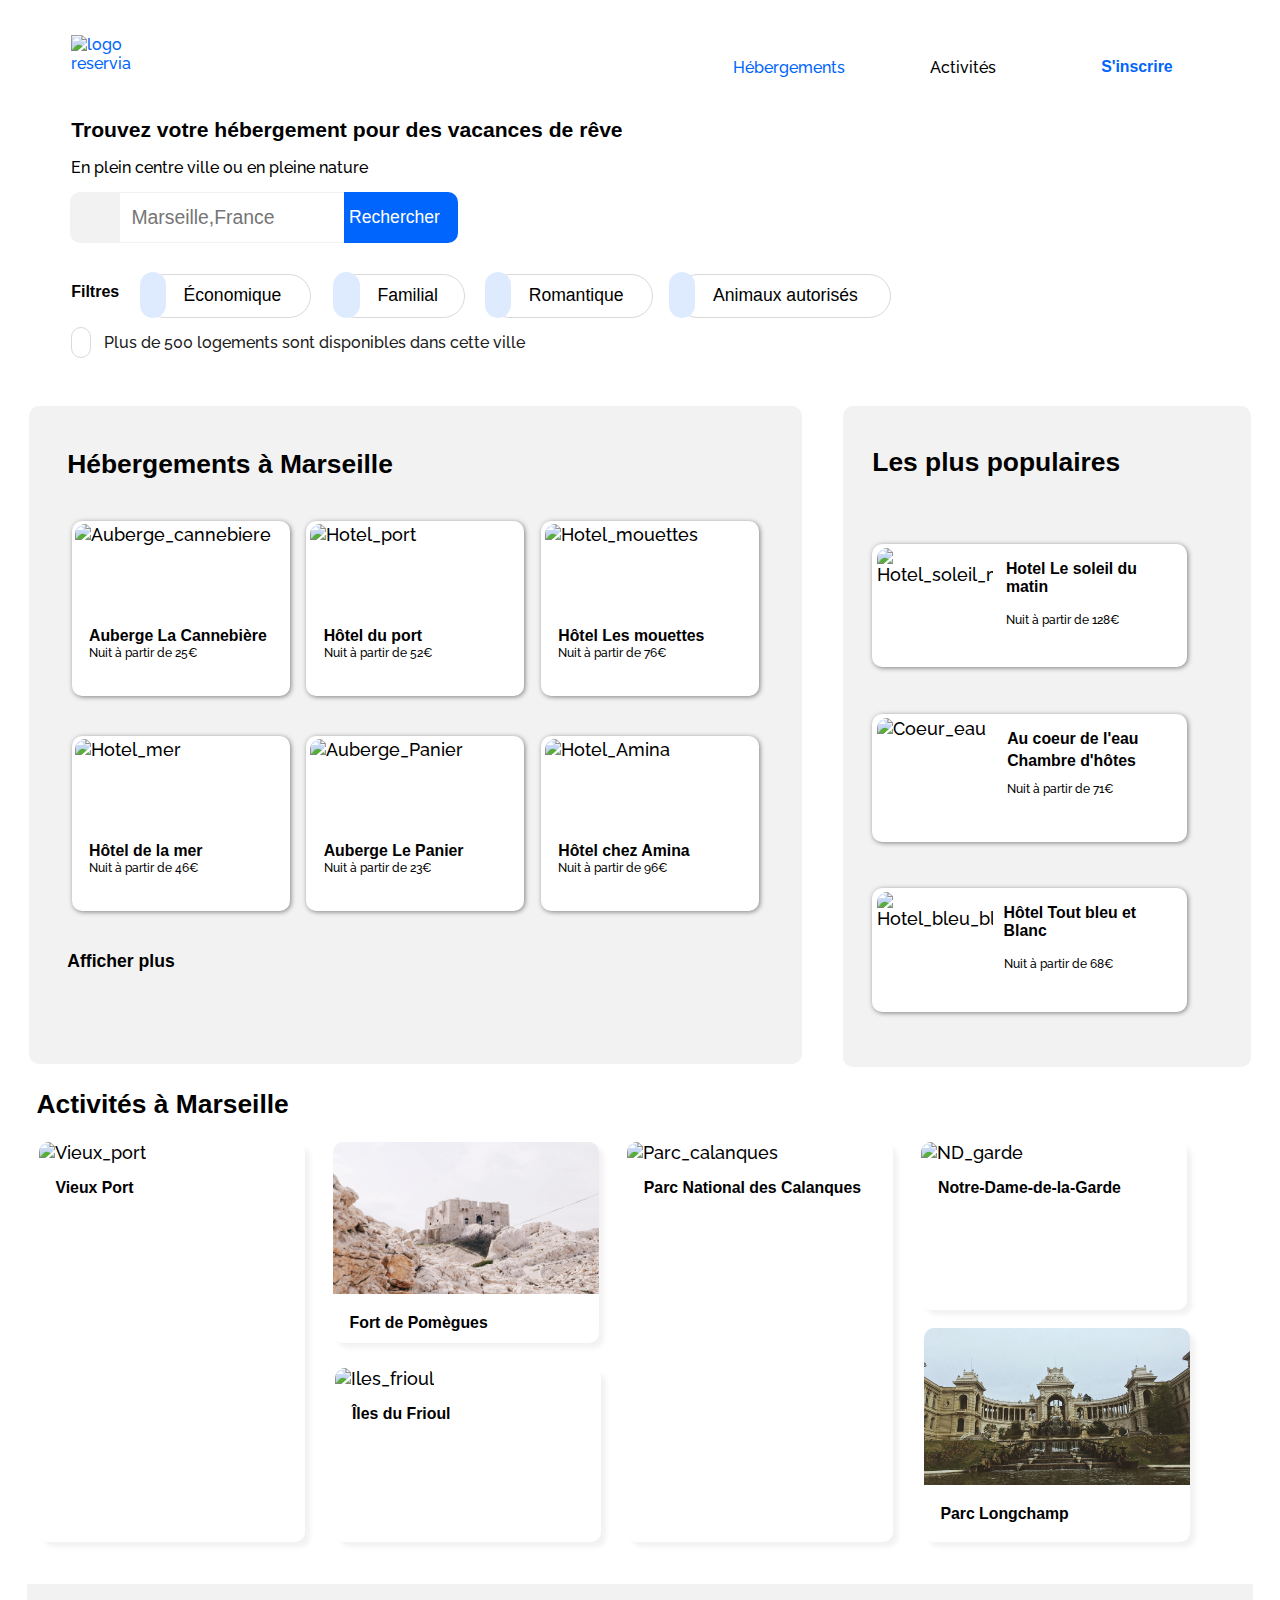
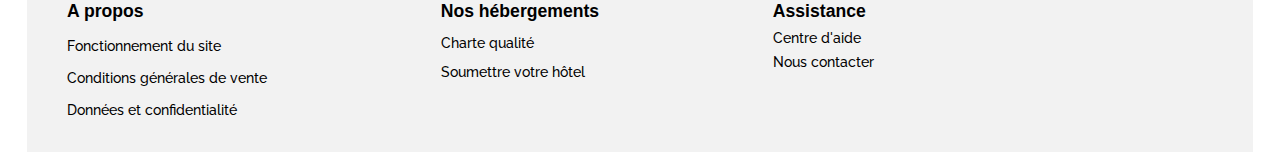
==== commit bc80ccbb: "Update index.html" ====
--- a/index.html
+++ b/index.html
@@ -4,82 +4,72 @@
 		<meta charset="utf-8"/>
 		<link rel="stylesheet" href="style.css">
 		<title> Reservia </title>
-		<script src="https://kit.fontawesome.com/2622c81c44.js" crossorigin="anonymous"></script>
+		<script src="https://kit.fontawesome.com/ce1e251132.js" crossorigin="anonymous"></script>
 	</head>
 
 	<body>
 		<div id="bloc_page">
 			<header>
 				<div id="logo_nav">
-						<img src="images/logo/Reservia@3x.png" alt="logo reservia" id="reservia"/>
-				<nav>
-					<ul>
-						<li id="nav_1"><a href="#hebergements"> Hébergements</a> </li>
-						<li id="nav_2"><a href="#activites"> Activités </a></li>
-						<li id="nav_3"><a href="#">S'inscrire</a></li>
-					</ul>
-				</nav>
+					<nav>
+						<p><a href="#logo_nav"><img src="images/logo/Reservia@3x.png" alt="logo reservia" id="reservia" /></a></p>
+						<p id="nav_1"><a href="#hebergements"> Hébergements</a> </p>
+						<p id="nav_2"><a href="#activites"> Activités </a></p>
+						<p id="nav_3"><a href="#">S'inscrire</a></p>
+					</nav>
 				</div>
-			<section>
-				<h1> Trouvez votre hébergement pour des vacances de rêve </h1>
-				<p> En plein centre ville ou en pleine nature </p>
+				<section>
+					<h1> Trouvez votre hébergement pour des vacances de rêve </h1>
+					<p> En plein centre ville ou en pleine nature </p>
 
-				<form method="post" action="#">
-					<div id="recherche">
-						
-						<div id="localisation">
-						<button><i class="fas fa-map-marker-alt"></i></button>
+					<form method="post" action="#">
+						<div id="recherche">
+							<div id="localisation">
+								<button><i class="fas fa-map-marker-alt"></i></button>
+							</div>
+								<input type="search" placeholder="Marseille,France" />
+							<div id="cherche">
+								<button> <i class="fas fa-search"></i><span id="text_button">Rechercher</span> </button>
+							</div>
 						</div>
-
-						<input type="search" placeholder="Marseille,France" />
-
-						<div id="cherche">
-						<button> <i class="fas fa-search"></i><span id="text_button">Rechercher</span> </button>
+						<div id="filtres"> 
+							<h2>Filtres</h2>
+							<button type="button"><i class="fas fa-money-bill-wave"></i>Économique</button>
+							<button type="button" id="bonhomme"><i class="fas fa-child"></i>Familial</button>
+							<button type="button" id="coeur"><i class="fas fa-heart"></i>Romantique</button>
+							<button type="button" id="chien"><i class="fas fa-dog"></i>Animaux autorisés</button>
 						</div>
-
-					</div>
-					<div id="filtres"> 
-						<h2>Filtres</h2>
-						<button type="button"><i class="fas fa-money-bill-wave"></i>Économique</button>
-
-						<button type="button" id="bonhomme"><i class="fas fa-child"></i>Familial</button>
-
-						<button type="button" id="coeur"><i class="fas fa-heart"></i>Romantique</button>
-
-						<button type="button"><i class="fas fa-dog"></i>Animaux autorisés</button>
-					</div>
-					<p> <span id="info"><i class="fas fa-info"></i></span> Plus de 500 logements sont disponibles dans cette ville </p>
-				</form>
-			</section>
+						<p> <span id="info"><i class="fas fa-info"></i></span> Plus de 500 logements sont disponibles dans cette ville </p>
+					</form>
+				</section>
 			</header>
 
 			<section id="hebergements"> 
 				<h2> Hébergements à Marseille </h2>
 				<div id="hebergements2">
-				<article class="case"><a href="#"><img src="images/hebergements/small/A1.jpg" alt="Auberge_cannebiere" /></a><a href="#"><h3>Auberge La Cannebière</h3><p>Nuit à partir de 25€</p><p><i class="fas fa-star"></i><i class="fas fa-star"></i><i class="fas fa-star"></i><i class="fas fa-star"></i><i class="far fa-star"></i></p></a></article> 
-				
-				<article class="case"><a href="#"><img src="images/hebergements/small/A2.jpg" alt="Hotel_port" /></a><a href="#"><h3>Hôtel du port</h3><p>Nuit à partir de 52€</p><p><i class="fas fa-star"></i><i class="fas fa-star"></i><i class="fas fa-star"></i><i class="fas fa-star"></i><i class="fas fa-star"></i></p></a></article>
-				
-				<article class="case"><a href="#"><img src="images/hebergements/small/A3.jpg" alt="Hotel_mouettes" /></a><a href="#"><h3>Hôtel Les mouettes</h3><p>Nuit à partir de 76€</p><p><i class="fas fa-star"></i><i class="fas fa-star"></i><i class="fas fa-star"></i><i class="fas fa-star"></i><i class="far fa-star"></i></p></a></article> 
-				
-				<article class="case"><a href="#"><img src="images/hebergements/small/A4.jpg" alt="Hotel_mer" /></a><a href="#"><h3>Hôtel de la mer</h3><p>Nuit à partir de 46€</p><p><i class="fas fa-star"></i><i class="fas fa-star"></i><i class="fas fa-star"></i><i class="far fa-star"></i><i class="far fa-star"></i></p></a></article> 
-				
-				<article class="case"><a href="#"><img src="images/hebergements/small/A5.jpg" alt="Auberge_Panier" /></a><a href="#"><h3>Auberge Le Panier</h3><p>Nuit à partir de 23€</p><p><i class="fas fa-star"></i><i class="fas fa-star"></i><i class="fas fa-star"></i><i class="fas fa-star"></i><i class="far fa-star"></i></p></a></article> 
-				
-				<article class="case"><a href="#"><img src="images/hebergements/small/A6.jpg" alt="Hotel_Amina"  /><h3>Hôtel chez Amina</h3><p>Nuit à partir de 96€</p><p><i class="fas fa-star"></i><i class="fas fa-star"></i><i class="fas fa-star"></i><i class="fas fa-star"></i><i class="fas fa-star"></i></p></a></article>
+					<article class="case"><a href="#"><img src="images/hebergements/small/A1.jpg" alt="Auberge_cannebiere" /></a><a href="#"><h3>Auberge La Cannebière</h3><p>Nuit à partir de 25€</p><p class="etoiles_1"><i class="fas fa-star"></i><i class="fas fa-star"></i><i class="fas fa-star"></i><i class="fas fa-star"></i><i class="far fa-star"></i></p></a></article> 
+			
+					<article class="case"><a href="#"><img src="images/hebergements/small/A2.jpg" alt="Hotel_port" /></a><a href="#"><h3>Hôtel du port</h3><p>Nuit à partir de 52€</p><p class="etoiles_1"><i class="fas fa-star"></i><i class="fas fa-star"></i><i class="fas fa-star"></i><i class="fas fa-star"></i><i class="fas fa-star"></i></p></a></article>
+			
+					<article class="case"><a href="#"><img src="images/hebergements/small/A3.jpg" alt="Hotel_mouettes" /></a><a href="#"><h3>Hôtel Les mouettes</h3><p>Nuit à partir de 76€</p><p class="etoiles_1"><i class="fas fa-star"></i><i class="fas fa-star"></i><i class="fas fa-star"></i><i class="fas fa-star"></i><i class="far fa-star"></i></p></a></article> 
+			
+					<article class="case"><a href="#"><img src="images/hebergements/small/A4.jpg" alt="Hotel_mer" /></a><a href="#"><h3>Hôtel de la mer</h3><p>Nuit à partir de 46€</p><p class="etoiles_1"><i class="fas fa-star"></i><i class="fas fa-star"></i><i class="fas fa-star"></i><i class="far fa-star"></i><i class="far fa-star"></i></p></a></article> 
+			
+					<article class="case"><a href="#"><img src="images/hebergements/small/A5.jpg" alt="Auberge_Panier" /></a><a href="#"><h3>Auberge Le Panier</h3><p>Nuit à partir de 23€</p><p class="etoiles_1"><i class="fas fa-star"></i><i class="fas fa-star"></i><i class="fas fa-star"></i><i class="fas fa-star"></i><i class="far fa-star"></i></p></a></article> 
+			
+					<article class="case"><a href="#"><img src="images/hebergements/small/A6.jpg" alt="Hotel_Amina"  /><h3>Hôtel chez Amina</h3><p>Nuit à partir de 96€</p><p class="etoiles_1"><i class="fas fa-star"></i><i class="fas fa-star"></i><i class="fas fa-star"></i><i class="fas fa-star"></i><i class="fas fa-star"></i></p></a></article>
 				</div>
-				
 				<p id="afficher"><a href="#">Afficher plus </a></p>
 			</section>
 
 			<section id="populaires">
 				<h2> Les plus populaires <i class="fas fa-chart-line"></i> </h2>
 				<div id="aside">
-				<article class="A"><img src="images/hebergements/small/B1.jpg" alt="Hotel_soleil_matin"  /> <a href="#"><h3>Hotel Le soleil du matin</h3><p>Nuit à partir de 128€</p><p><i class="fas fa-star"></i><i class="fas fa-star"></i><i class="fas fa-star"></i><i class="fas fa-star"></i><i class="fas fa-star"></i></p></a></article>
+					<article class="A"><img src="images/hebergements/small/B1.jpg" alt="Hotel_soleil_matin"  /> <a href="#"><h3>Hotel Le soleil du matin</h3><p>Nuit à partir de 128€</p><p><i class="fas fa-star"></i><i class="fas fa-star"></i><i class="fas fa-star"></i><i class="fas fa-star"></i><i class="fas fa-star"></i></p></a></article>
 
-				<article class="B"><img src="images/hebergements/small/B2.jpg" alt="Coeur_eau" /><a href="#"><h3>Au coeur de l'eau</h3><h3 id="chambre">Chambre d'hôtes</h3> <p> Nuit à partir de 71€</p><p id="etoiles"><i class="fas fa-star"></i><i class="fas fa-star"></i><i class="fas fa-star"></i><i class="fas fa-star"></i><i class="far fa-star"></i></p></a></article>
+					<article class="B"><img src="images/hebergements/small/B2.jpg" alt="Coeur_eau" /><a href="#"><h3>Au coeur de l'eau</h3><h3 id="chambre">Chambre d'hôtes</h3> <p> Nuit à partir de 71€</p><p id="etoiles"><i class="fas fa-star"></i><i class="fas fa-star"></i><i class="fas fa-star"></i><i class="fas fa-star"></i><i class="far fa-star"></i></p></a></article>
 
-				<article class="A"><img src="images/hebergements/small/B3.jpg" alt="Hotel_bleu_blanc" /><a href="#"><h3>Hôtel Tout bleu et Blanc</h3><p>Nuit à partir de 68€</p><p><i class="fas fa-star"></i><i class="fas fa-star"></i><i class="fas fa-star"></i><i class="fas fa-star"></i><i class="far fa-star"></i></p></a></article>
+					<article class="A"><img src="images/hebergements/small/B3.jpg" alt="Hotel_bleu_blanc" /><a href="#"><h3>Hôtel Tout bleu et Blanc</h3><p>Nuit à partir de 68€</p><p><i class="fas fa-star"></i><i class="fas fa-star"></i><i class="fas fa-star"></i><i class="fas fa-star"></i><i class="far fa-star"></i></p></a></article>
 				</div>
 			</section>
 
@@ -88,7 +78,7 @@
 				<div id="activites2">
 					<article class="activites_grandes"><a href="#"><img src="images/activites/xlarge/B1.jpg" alt="Vieux_port" class="GR" /><h3>Vieux Port</h3></a></article>
 
-					<article class="activites_pomegues"><a href="#"><img src="images/activites/small/pomegues.jpg" alt="Fort_Pomègues" id="P" /><h3>Fort de Pomègues</h3></a></article>
+					<article class="activites_pomegues"><a href="#"><img src="images/activites/large/B2.jpg" alt="Fort_Pomègues" id="P" /><h3>Fort de Pomègues</h3></a></article>
 
 					<article class="activites_frioul"><a href="#"><img src="images/activites/small/frioul.jpg" alt="Iles_frioul" id="F" /> <h3>Îles du Frioul</h3></a></article>
 
@@ -96,29 +86,26 @@
 
 					<article class="activites_garde"><a href="#"><img src="images/activites/small/ND_garde.jpg" alt="ND_garde" id="G" /><h3>Notre-Dame-de-la-Garde</h3></a></article>
 
-					<article class="activites_longchamp"><a href="#"><img src="images/activites/small/longchamp.jpg" alt="Parc_longchamp" id="L" /><h3>Parc Longchamp</h3></a></article>
+					<article class="activites_longchamp"><a href="#"><img src="images/activites/large/B6.jpg" alt="Parc_longchamp" id="L" /><h3>Parc Longchamp</h3></a></article>
 				</div>
 			</section>
-		
-
-
 
 			<footer>
 				<ul id=a_propos>
-					<h2> A propos </h2>
+					<li class="titre"> A propos </li>
 					<li> <a href="#"> Fonctionnement du site </a> </li>
 					<li> <a href="#"> Conditions générales de vente </a> </li>
 					<li> <a href="#"> Données et confidentialité </a> </li>
 				</ul>
 
 				<ul id="nos_hebergements">
-					<h2> Nos hébergements </h2>
+					<li class="titre"> Nos hébergements </li>
 					<li> <a href="#"> Charte qualité </a></li>
 					<li> <a href="#"> Soumettre votre hôtel </a></li>
 				</ul>
 
 				<ul id="assistance">
-					<h2> Assistance </h2>
+					<li class="titre"> Assistance </li>
 					<li> <a href="#"> Centre d'aide </a></li>
 					<li> <a href="#"> Nous contacter </a></li>
 				</ul>
--- a/style.css
+++ b/style.css
@@ -1,21 +1,20 @@
+
 @font-face {
-	font-family: 'raleway' ;
-	src: url(Raleway/Raleway/static/Raleway-Medium.ttf) format('truetype');
+	font-family: raleway-bold;
+	src: url(Raleway/static/Raleway-Medium.ttf);
 	font-weight: normal;
-	font-style: normal;
-}
-@font-face {
-	font-family: 'raleway-bold' ;
-	src: url(Raleway/static/Raleway-Medium.ttf) format('truetype');
-	font-weight: normal;
-	font-style: normal;
-}
-
-@media all and (max-width: 2000px)
+}
+@font-face{
+	font-family: raleway-bold;
+	src: url(Raleway/static/Raleway-Bold.tff);
+	font-weight: bold;
+}
+
+@media all and (max-width: 1919px)
 {
 #bloc_page /* Mise en place de la police */
 {
-	font-family: raleway-bold,'Trebuchet MS', Arial, sans-serif;
+	font-family: "raleway-bold",'Trebuchet MS', Arial, sans-serif;
 	font-size: 1.1em;
 	font-weight: normal;
 	color: black;
@@ -24,6 +23,8 @@
 	flex-direction: row;
 	flex-wrap: wrap;
 	justify-content: space-around;
+	max-width: 1500px;
+	margin: auto;
 }
 
 a:visited /*Garder les liens hypertextes même après visite*/
@@ -36,11 +37,14 @@
 header
 {
 	width: 90%;
+	margin-top: 10px;
 }
 #reservia /* Placement et dimensions du logo */
 {
-	width: 6.6%;
-	height:2.8%;
+	width: 30%;
+	min-width: 100px;
+	height:80%;
+	min-height: 50px;
 	margin-top: 1.5%;
 	margin-bottom: 2.4%;
 }
@@ -48,8 +52,7 @@
 header h1 /*Gestion du titre dans l'en-tête*/
 {
 	font-size: 1.2em;
-	font-family: raleway-bold;
-	font-weight: bolder;
+	font-weight: bold;
 
 }
 
@@ -59,55 +62,73 @@
 	text-decoration: none;
 }
 
-nav ul /*Menu nav*/
-{
-	list-style-type: none;
+nav
+{
 	display: flex;
-	margin-left: -50%;
-}
-
-nav li /* Appliquer la distance mesurée entre chaque li */
-{
-	margin-left: 10%;
-}
-nav li:hover
-{
-	text-decoration: underline;
-	text-decoration-color: #0065FC;
+	justify-content: flex-start;
+	flex-direction: row;
+}
+
+#nav_1
+{
+	margin-left: 48%;
+	margin-top: -10px;
+	padding-top: 50px;
+	text-align: center;
+	width: 15%;
+}
+
+#nav_1:hover
+{
+	border-top: 2px solid  #0065FC ;
 }
 
 #nav_2 a
 {
 	color: black;
-}
-
-#nav_3 a
-{
-	font-family: raleway-bold;
-	font-weight: bolder;
+
+}
+
+#nav_2
+{
+	margin-left: 30px;
+	margin-top: -10px;
+	padding-top: 50px;
+	text-align: center;
+	width: 15%;
+}
+
+#nav_2:hover
+{
+	border-top: 2px solid  black ;
+}
+
+#nav_3
+{	
+	font-weight: bold;
+	margin-left: 30px;
+	font-size: 0.9em;
+	margin-top: -10px;
+	padding-top: 50px;
+	text-align: center;
+	width: 15%;
+}
+
+#nav_3:hover
+{
+	border-top: 2px solid  #0065FC ;
 }
 
 header p
 {
 	font-size: 0.9em;
 }
-
-
-#logo_nav /* Menu nav + logo placé correctement */
-{
-	display: flex;
-	flex-direction: row;
-	justify-content:space-between;
-	align-items: flex-start;
-}
-
-
 
 /*Boutons filtres*/
 #filtres
 {
 	margin-right: 20%;
-	font-weight: bolder;
+	font-weight: bold;
 }
 
 #filtres a
@@ -119,23 +140,36 @@
 #filtres button:hover /* Reaction du lien lors du survol */
 {
 	background-color: #0065FC;
+	color: white;
+	border: 1px solid rgb(21,50,164);
+	
 }
 
 #filtres i
 {
-	padding: 0.5em;
+	padding: 0.75em;
 	margin-right: 1em;
 	margin-left: -15%;
+	margin-top: -0.75%;
 	border: 0px black solid;
-	border-radius: 1em;
+	border-radius: 10em;
 	background-color: #DEEBFF;
 	color: #0065FC;
 }
 
+#bonhomme i
+{
+	width: 15%;
+	margin-top: -1%;
+}
+#chien i
+{
+	margin-top: -0.5px;
+}
 #filtres button
 {
 	font-size: 1em;
-	height: 2em;
+	height: 2.5em;
 
 	padding-right: 2%;
 	margin-top: 3.4%;
@@ -147,23 +181,13 @@
 	vertical-align: sub;
 }
 
-#bonhomme i
-{
-	padding-right: 8%;
-	width: 20%;
-}
-
-#coeur i
-{
-	padding-right: 7%;
-	padding-top: 7%;
-}
+
 
 #filtres h2
 {
 	display: inline;
 	font-size: medium;
-	font-weight: normal;
+	font-weight: bolder;
 	margin-right: 2.1%;
 }
 
@@ -176,8 +200,6 @@
 #recherche button
 {
 	background-color: #0065FC;
-	font-family: raleway-bold;
-	font-weight: bold;
 	font-size: 1.0em;
 	color: white;
 	height: 100%;
@@ -199,11 +221,10 @@
 #recherche input
 {	
 	padding-left: 1%;
-	width: 17.5%;
+	width: 20%;
 	height: 2.6em;
 	border: 0.15px #F2F2F2 solid;
 	font-size: 1.1em;
-	font-family: raleway-bold;
 }
 #localisation button
 {
@@ -230,12 +251,17 @@
 	background-color: white;
 }
 
+#info
+{
+	color: #2D2D2D;
+}
+
 form p
 {
 	color: #202020;
 }
 
-/* Article 1*/
+/* Section 1*/
 #hebergements a:hover
 {
 	text-decoration: underline
@@ -283,7 +309,6 @@
 #afficher a
 {
 	margin-left: 5%;
-	font-family: raleway-bold;
 	font-weight: bold;
 	text-decoration: none;
 	color: black;
@@ -304,7 +329,8 @@
 
 
 .case h3
-{
+{	
+	font-weight: bold;
 	font-size: 0.9em;
 	margin-top: 2%;
 	margin-left: 8%;
@@ -313,15 +339,21 @@
 .case p
 {
 	font-size: 0.7em;
-	margin-top: -5%;
+	margin-top: -15px;
 	margin-left: 8%;
 }
 
+.etoiles_1
+{
+	margin-top: -2%;
+	font-size: 0.7em;
+}
+
 .case i
 {
 	color: #0065FC ;
-	margin-top: 2%;
-	font-size: 0.8em;
+	margin-top: 1.5%;
+	font-size: 0.7em;
 }
 .case a
 {
@@ -359,7 +391,7 @@
 {
 	display:flex;
 	flex-direction: column;
-	justify-content: space-between;
+	justify-content: space-around;
 	width: 82.10%;
 	height: 80%;
 	background-color: #F2F2F2;
@@ -371,7 +403,8 @@
 {
 	margin-top: -4%;
 	width: 100%;
-	height: 27%;
+	height: 24%;
+	max-width: 350px;
 	display: flex;
 	flex-direction: row;
 	flex-wrap: nowrap;
@@ -406,18 +439,21 @@
 .A h3
 {
 	font-size: 0.9em;
+	margin-right: 20%;
 }
 
 .A p
 {
 	font-size: 0.7em;
+	margin-right: -20%;
 }
 
 .B
 {	
 	margin-top: -4%;
 	width: 100%;
-	height: 27%;
+	height: 25%;
+	max-width: 350px;
 	display: flex;
 	flex-direction: row;
 	flex-wrap: nowrap;
@@ -452,7 +488,7 @@
 {
 	font-size: 0.9em;
 	margin-bottom: -9%;
-	margin-right: -10%;
+	margin-right: -30%;
 }
 #etoiles
 {
@@ -462,6 +498,7 @@
 .B p
 {
 	margin-top: 18%;
+	margin-right: -30%;
 	font-size: 0.7em;
 }
 
@@ -504,7 +541,7 @@
 	flex-direction: row;
 	flex-wrap: wrap;
 	justify-content: space-around;
-	height: 447px;
+	height: 400px;
 	width: 100%;
 	margin-left: -1%;
 
@@ -522,7 +559,7 @@
 	margin-bottom: 8.6%;
 	text-decoration: none;
 	color: black;
-	font-family: raleway-bold;
+
 }
 
 #activites2 h3
@@ -623,7 +660,7 @@
 
 #L
 {	
-	
+	object-fit: cover;
 	height: 73.2%;
 	width: 100%;
 	border-radius: 10px 10px 0px 0px;
@@ -636,14 +673,12 @@
 	background-color: #F2F2F2;
 	
 	
-	width: 100%;
+	width: 67%;
 	display:flex;
 	flex-direction: row;
 	justify-content: space-between;
 	flex-wrap: wrap;
 	padding-right: 30%;
-	font-family: raleway-bold;
-
 }
 
 footer ul
@@ -655,17 +690,20 @@
 {
 	text-decoration: underline;
 }
-footer h2
-{
-	font-size: 0.9em;
-}
 
 footer li
 {
-	font-size: 0.7em;
+	font-size: 0.8em;
 	margin-bottom: 8%;
-}
-
+	color: #2D2D2D;
+}
+
+.titre
+{
+	font-weight: bold;
+	font-size: 1em;
+	color: black;
+}
 #a_propos a
 {
 	color: black;
@@ -683,9 +721,13 @@
 	color: black;
 	text-decoration: none;
 }
-}
-
-@media all and (max-width: 831px) /* Version mobile */
+.titre:hover
+{
+	text-decoration: none;
+}
+}
+
+@media all and (min-width: 300px) and (max-width: 767px) /* Version mobile */
 {
 	#bloc_page
 	{
@@ -693,68 +735,92 @@
 		flex-direction: column;
 		justify-content: space-around;
 		align-items: center;
-	}
-
-	#logo_nav
+		margin-left: -1.5%;
+	}
+
+	nav
 	{
 		width: 100%;
+		height: 180px;
+		display: grid;
+		grid-template-columns: repeat(4, 25%);
+		grid-template-rows: repeat(2, 50%);
 	}
 
 	#reservia
-	{
-		width: 50%;
+	{	
+		width: 80%;
 		max-width: 100px;
-		height: 5%;
-	}
-
-	nav ul
+		height: 80%;
+		min-height: 50px;
+		grid-row-start: 1;
+		grid-row-end: 1;
+		grid-column-start: 1;
+		grid-column-end: 2;
+		align-self: start;
+	}
+
+	#nav_1
 	{	
-		margin-top: 40%;
-		display: flex;
-		flex-direction: row;
-		flex-wrap: wrap-reverse;
-		flex-wrap: nowrap;
-		justify-content: flex-end;
-		position: relative;
-
-	}
-
-	#nav_3
-	{
-		margin-top: -23%;
-		margin-right: 3%;
-	}
-
+		grid-row-start: 2;
+		grid-row-end: 3;
+		grid-column-start: 1;
+		grid-column-end: 3;
+		text-align: center;
+		align-self: center;
+		height: 2em;
+		width: 100%;
+		margin-left: 0;
+		border-bottom: 3px solid #f2f2f2;
+	}
 	#nav_2
 	{	
-		display:block;
-		height: 40px;
-		width: 40%;
-		text-align: center;
-	}
-
-	#nav_1
+		grid-row-start: 2;
+		grid-row-end: 3;
+		grid-column-start: 3;
+		grid-column-end: 5;
+		text-align:center;
+		height: 2em;
+		width: 100%;
+		align-self: center;
+		margin-left: 0;
+		border-bottom: 3px solid #f2f2f2;
+		
+	}
+
+	#nav_3
 	{	
-		display: block;
-		height: 40px;
-		width: 40%;
-		text-align: center;
+		grid-row-start: 1;
+		grid-row-end: 1;
+		grid-column-start: 4;
+		grid-column-end: 5;
+		justify-self: end;
+		align-self: center;
+		width: 100%;
+		margin-left: 0;
 	}
 
 	#nav_1:hover
 	{
 		text-decoration: none;
-		border-bottom: 5px #0065FC solid;
+		border-bottom: 3px #0065FC solid;
+		border-top: 0;
 	}
 
 	#nav_2:hover
 	{	
 		text-decoration: none;
-		border-bottom: 5px black solid;
+		border-bottom: 3px black solid;
+		border-top: 0;
+	}
+
+	#nav_3:hover{
+		border-top: 0;
 	}
 
 	header h1
-	{
+	{	
+		margin-top:0;
 		width: 90%;
 	}
 
@@ -763,24 +829,28 @@
 	#localisation button
 	{
 		width: 3em;
+		height: 2.5em;
 	}
 
 	#localisation i
-	{
+	{	
 		margin-right: 25%;
 	}
 
 	#recherche input
 	{
-		width: 64.9%;
+		width: 67%;
 		margin-left: -1%;
+		height: 2.27em;
+		padding-left: 5%;
 	}
 
 	#cherche button
 	{
-		width: 150%;
+		width: 2.8em;
 		border-radius: 10px;
-		margin-left: -8%;
+		margin-left: -12%;
+		height: 2.5em;
 	}
 
 	#cherche p
@@ -791,7 +861,12 @@
 	#cherche i
 	{
 		color: white;
-		background-color: #0065FC;
+	}
+
+	form
+	{
+		margin-top: 10%;
+		margin-bottom: 10%;
 	}
 
 	#text_button
@@ -804,28 +879,52 @@
 		display: flex;
 		flex-wrap: wrap;
 		width: 100%;
-		margin-right: 8%;
+		margin-right: -10%;
+		margin-bottom: 10%;
+		margin-top: 7%;
+	}
+
+	#filtres h2
+	{
+		margin-bottom: 2%;
 	}
 
 	#filtres button
 	{
-		margin-right: 5%;
-		height: 2.5em;
-
+		margin-right: 2%;
+		height: 2.60em;
+		margin-bottom: 0;
+
+	}
+
+	#dollar
+	{
+		margin-left: -2px;
+		width: 175px;
 	}
 	#coeur i
 	{
 		padding: 1.5em;
 		width: 14%;
+		margin-top: -1px;
+	}
+
+	#coeur
+	{
+		margin-left: -2px;
 	}
 
 	#bonhomme i
 	{
 		padding: 0.5em;
+	}
+	#chien i
+	{
+		margin-top: -1px;
 	}
 	#filtres i
 	{	
-		padding: 0.75em;
+		padding: 0.8em;
 		border-radius: 2em;
 		text-align: center;
 		vertical-align: middle;
@@ -842,8 +941,15 @@
 
 	form p
 	{
-		width:100%;
-	}
+		width:95%;
+		margin-left: 10%;
+	}
+
+	#info
+	{
+		margin-left: -13.75%;
+	}
+
 	
 	header
 	{
@@ -853,64 +959,83 @@
 	#populaires /* Aside sur version mobile */
 	{
 		order: 1;
-		width: 70%;
+		width: 98%;
 		align-items: center;
+		justify-content: center;
+		margin: 0;
+		padding: 0;
+		border-radius: 0;
 	}
 
 
 	#populaires h2
 	{
 		text-align: center;
-		font-size: 1.5em;
+		margin-top: 10%;
+		font-size: 1.4em;
 	}
 
 	.A
 	{	
-		width: 80%;
-		max-width: 350px;
-		margin-left: 10%;
+		width: 98%;
+		max-width: 375px;
+		height: 29%;
+		margin: auto;
 		margin-top: 3%;
+		border-radius: 20px;
 	}
 
 	.A img
 	{
 		margin-left: 0.5%;
 		max-width: 150px;
+		border-radius: 20px 0 0 20px;
 	}
 
 	.A h3
 	{
 		font-size: 0.9em;
+		margin-left: 8%;
+		margin-right: -5%;
 	}
 
 	.A p
-	{
+	{	
+		font-size: 0.8em;
 		margin-top: -4%;
+		margin-left: 8%;
+		margin-bottom: 30%;
 	}
 
 	.B
 	{
-		width: 80%;
-		max-width: 350px;
-		margin-left: 10%;
+		width: 98%;
+		max-width: 375px;
+		height: 30%;
+		margin: auto;
 		margin-top: 3%;
+		border-radius: 20px;
 	}
 	
 	.B img
 	{
 		margin-left: 0.5%;
 		max-width: 150px;
+		border-radius: 20px 0 0 20px;
 	}
 
 	.B p
-	{
+	{	
+		font-size: 0.8em;
 		margin-top: -2%;
 		margin-right: -30%;
+		margin-left: 8%;
+		margin-bottom: 40%;
 	}
 
 	#etoiles
 	{
-		margin-top: -6%;
+		margin-top: 20%;
 	}
     
 	.B h3
@@ -918,6 +1043,7 @@
 		font-size: 0.9em;
 		margin-bottom: 10%;
 		margin-right: -30%;
+		margin-left: 8%;
 	}
 
 	#chambre
@@ -940,32 +1066,49 @@
 	#hebergements /* Article 1 sur version mobile */
 	{
 		order: 2;
-		width: 100%;
+		width: 99%;
 		height: 31.61%;
 		background-color: white;
+		margin-bottom: 5%;
 	}
 
 	#hebergement2
 	{
 		align-items: center;
+		width: 99%;
 	}
 	#hebergements h2
 	{
 		text-align: center;
 		margin-left: 0;
-	}
-
-	#afficher
-	{
-		text-align: center;
-	}
+		font-size: 1.35em;
+		margin-left: -6%;
+	}
+
 
 	.case
 	{	
-		width: 80%;
-		max-width: 335px;
+		width: 99%;
+		max-width: 400px;
 		height: 180px;
 		max-height: 195px;
+		text-align: left;
+		margin-bottom: 4%;
+	}
+	.case h3
+	{
+		margin-bottom: 8%;
+		font-size: 1em;
+		margin-top: 2%;
+		margin-left: 4%;
+	}
+
+	.case p
+	{	
+		font-size: 0.8em;
+		margin-top: -6%;
+		margin-bottom: 6%;
+		margin-left: 4%;
 	}
 
 	#afficher a
@@ -977,26 +1120,30 @@
 	#afficher
 	{
 		margin-bottom:1%;
+		text-align: left;
+		margin-left: 0;
 	}
 
 	#activites /* Article 2 sur version mobile */
 	{
 		order: 3;
-		width: 100%;
+		width: 99.5%;
 		height: 60%;
 		margin-left: 1%;
+		margin-bottom: 9%;
 	}
 
 	#activites2
 	{
 		height: 95%;
-		width: 100%;
+		width: 99.5%;
 		align-items: center;
 	}
 
 	#activites h2
 	{
-		text-align: center;
+		text-align: left;
+		margin-left: 5%;
 	}
 
 	#activites2 img
@@ -1007,7 +1154,7 @@
 	.activites_grandes
 	{	
 		width: 89.1%;
-		max-width: 335px;
+		max-width: 400px;
 		height: 192px;
 		margin-bottom: 5%;
 		margin-left: 2%;
@@ -1016,7 +1163,7 @@
 	.activites_pomegues
 	{
 		width: 89.1%;
-		max-width: 335px;
+		max-width: 400px;
 		height: 192px;
 		margin-bottom: 5%;
 		margin-left: 2%;
@@ -1025,7 +1172,7 @@
 	.activites_frioul
 	{
 		width: 89.1%;
-		max-width: 335px;
+		max-width: 400px;
 		height: 192px;
 		position: static;
 		margin-bottom: 5%;
@@ -1035,7 +1182,7 @@
 	.activites_garde
 	{
 		width: 89.1%;
-		max-width: 335px;
+		max-width: 400px;
 		height: 192px;
 		margin-bottom: 5%;
 		margin-left: 2%;
@@ -1044,7 +1191,7 @@
 	.activites_longchamp
 	{
 		width: 89.1%;
-		max-width: 335px;
+		max-width: 400px;
 		height: 192px;
 		position: static;
 		margin-bottom: 5%;
@@ -1055,33 +1202,49 @@
 	footer /*Footer sur version mobile */
 	{
 		order: 4;
-		width: 70%;
+		width: 98%;
+		height: 550px;
 		display: flex;
 		flex-direction: column;
 		justify-content: space-around;
-		order: 4;
+		margin: auto;
+		text-align: left;
+		padding-right: 0;
+	}
+
+
+	footer li
+	{
+		margin-bottom: 3%;
+		font-size: 0.9em;
+	}
+	.titre
+	{
+		margin-bottom: 20px;
+	}
+
+	footer ul
+	{
 		margin-left: -5%;
-		text-align: left;
-	}
-
-	footer h2
-	{
-		margin-left: 5%;
-	}
-
-	footer li
-	{
-		display: block;
-		margin-left: 5%;
-		margin-bottom: 5%;
-	}
-}
-
-@media all and (min-width: 832px) and (max-width: 1222px) /* Format Tablette */
+	}
+
+	#a_propos
+	{
+		margin-bottom: -20px;
+	}
+
+	#nos_hebergements
+	{
+		margin-bottom: -20px;
+	}
+
+}
+
+@media all and (min-width: 768px) and (max-width: 1024px) /* Format Tablette */
 {
 	#bloc_page /* parametres page sur tablette */
 {
-	font-family: raleway,'Trebuchet MS', Arial, sans-serif;
+	font-family: raleway-bold,'Trebuchet MS', Arial, sans-serif;
 	font-size: 1.1em;
 	font-weight: normal;
 	margin-left:0;	
@@ -1095,62 +1258,73 @@
 	
 	#logo_nav /* En-tête tablette */
 	{
+		width: 95%;
+	}
+
+	#logo_nav img
+	{
+		height: 70%;
+		width: 30%;
+	}
+	#nav_1
+	{
+		margin-left: 30%;
+	}
+
+	#nav_2
+	{
+		margin-left: 40px;
+	}
+
+	#cherche p
+	{
+		display: none;
+	}
+
+	#localisation button
+	{
+		width: 4em;
+	}
+
+	#localisation i
+	{
+		margin-right: 30%;
+	}
+
+	#recherche input
+	{
+		width: 45%;
+		margin-left: -2%;
+	}
+
+	#cherche button
+	{
+		width: 4em;
+	}
+
+	#cherche i
+	{
+		color: white;
+	}
+
+	#text_button
+	{
+		display: none;
+	}
+
+	#filtres
+	{
 		width: 100%;
-	}
-
-	#logo_nav img
-	{
-		height: 10%;
-		width: 10%;
-	}
-
-	nav ul
-	{
-		display: flex;
-		flex-direction: row;
-		flex-wrap: wrap-reverse;
-		justify-content: flex-end;
-	}
-
-		#cherche p
-	{
-		display: none;
-	}
-
-	#localisation button
-	{
-		width: 4em;
-	}
-
-	#localisation i
-	{
-		margin-right: 30%;
-	}
-
-	#recherche input
-	{
-		width: 50%;
-		margin-left: -2%;
-	}
-
-	#cherche button
-	{
-		width: 4em;
-	}
-
-	#cherche i
-	{
-		color: white;
-	}
-
-	#text_button
-	{
-		display: none;
+		margin-right: -30%;
+	}
+	#chien i
+	{
+		margin-top:-0.5px;
 	}
 
 	#populaires /* Aside sur version tablette */
 	{
-		width: 90%;
+		width: 95%;
 		height: 250px;
 		order: 1;
 	}
@@ -1158,12 +1332,12 @@
 	#aside
 	{	
 		height: 70%;
-		width: 90%;
+		width: 98%;
 		display: flex;
 		flex-direction: row;
 		justify-content: space-between;
 		margin-top: 0;
-		margin-left: 4%;
+		margin-left: 0;
 	}
 
 	#populaires h2
@@ -1176,8 +1350,7 @@
 	{	
 		margin-top: 2%;
 		height: 70%;
-		width: 30%;
-		min-width: ;
+		width: 31%;
 		max-width: 250px;
 	}
 	.A img
@@ -1188,11 +1361,13 @@
 	.A h3
 	{	
 		font-size: 0.9em;
+		margin-right: -5%;
 	}
 
 	.A p
 	{
-		font-size: 0.6em;
+		font-size: 0.7em;
+		margin-right: -10%;
 	}
 
 	.B img
@@ -1209,9 +1384,9 @@
 	.B p
 	{
 		margin-top: 17%;
-		font-size: 0.6em;
-		margin-bottom: -10%;
-		margin-right: -10%;
+		font-size: 0.7em;
+		margin-bottom: -5%;
+		margin-right: -30%;
 	}
 	#etoiles
 	{
@@ -1230,7 +1405,7 @@
 	.B
 	{
 		height: 70%;
-		width: 30%;
+		width: 31%;
 		max-width: 250px;
 		margin-top: 2%;
 	}
@@ -1238,9 +1413,9 @@
 	#hebergements /* Article 1 tablette */
 	{
 		background-color: #F2F2F2;
-		height: 650px;
-		width: 92%;
-		padding-top:2.5%;
+		height: 680px;
+		width: 97%;
+		padding-top:1.5%;
 		border-radius: 10px;
 		margin-top: 3%;
 		order: 2;
@@ -1270,18 +1445,26 @@
 	}
 
 	.case h3
-	{
+	{	
+		margin-top: 2%;
 		font-size: 0.9em;
+		margin-bottom: 7%;
 	}
 
 	.case p
 	{
 		font-size: 0.7em;
+		margin-bottom: 5%;
+	}
+
+	#etoiles_1
+	{
+		margin-top: -2%;
 	}
 
 	#afficher
 	{
-		margin-top:3%;
+		margin-top:4%;
 		margin-left: -5%;
 		text-align: center;
 	}
@@ -1388,12 +1571,12 @@
 	}
 }
 
-@media all and (min-width: 2001px)
+@media all and (min-width: 1920px)
 {
 	
 	#bloc_page /* Mise en place de la police */
 {
-	font-family: raleway-bold,'Trebuchet MS', Arial, sans-serif;
+	font-family: "raleway-bold",'Trebuchet MS', Arial, sans-serif;
 	font-size: 1.1em;
 	font-weight: normal;
 	color: black;
@@ -1402,9 +1585,9 @@
 	flex-direction: row;
 	flex-wrap: wrap;
 	justify-content: space-around;
-	width: 60%;
-	max-width: 1500px;
-	margin:auto;
+	max-width: 1600px;
+	margin: auto;
+	margin-top:10px;
 }
 
 a:visited /*Garder les liens hypertextes même après visite*/
@@ -1420,16 +1603,18 @@
 }
 #reservia /* Placement et dimensions du logo */
 {
-	width: 6.6%;
-	height:2.8%;
-	margin-top: 2.1%;
+	width: 30%;
+	min-width: 100px;
+	height:80%;
+	min-height: 50px;
+	margin-top: 1.5%;
 	margin-bottom: 2.4%;
 }
 
 header h1 /*Gestion du titre dans l'en-tête*/
 {
 	font-size: 1.2em;
-	font-family: raleway-bold;
+	font-weight: bold;
 
 }
 
@@ -1439,54 +1624,74 @@
 	text-decoration: none;
 }
 
-nav ul /*Menu nav*/
-{
-	list-style-type: none;
+nav
+{
 	display: flex;
-	margin-left: -50%;
-}
-
-nav li /* Appliquer la distance mesurée entre chaque li */
-{
-	margin-left: 10%;
-}
-nav li:hover
-{
-	text-decoration: underline;
-	text-decoration-color: #0065FC;
+	justify-content: flex-start;
+	flex-direction: row;
+}
+
+#nav_1
+{
+	margin-left: 48%;
+	margin-top: -10px;
+	padding-top: 50px;
+	text-align: center;
+	width: 15%;
+}
+
+#nav_1:hover
+{
+	border-top: 2px solid  #0065FC ;
 }
 
 #nav_2 a
 {
 	color: black;
-}
-
-#nav_3 a
-{
-	font-family: raleway-bold;
-	font-weight: bolder;
-}
+
+}
+
+#nav_2
+{
+	margin-left: 30px;
+	margin-top: -10px;
+	padding-top: 50px;
+	text-align: center;
+	width: 15%;
+}
+
+#nav_2:hover
+{
+	border-top: 2px solid  black ;
+}
+
+#nav_3
+{	
+	font-weight: bold;
+	margin-left: 30px;
+	font-size: 0.9em;
+	margin-top: -10px;
+	padding-top: 50px;
+	text-align: center;
+	width: 15%;
+}
+
+#nav_3:hover
+{
+	border-top: 2px solid  #0065FC ;
+}
+
 
 header p
 {
 	font-size: 0.9em;
 }
-
-
-#logo_nav /* Menu nav + logo placé correctement */
-{
-	display: flex;
-	flex-direction: row;
-	justify-content:space-between;
-	align-items: flex-start;
-}
-
-
 
 /*Boutons filtres*/
 #filtres
 {
 	margin-right: 20%;
+	font-weight: bold;
 }
 
 #filtres a
@@ -1497,25 +1702,33 @@
 
 #filtres button:hover /* Reaction du lien lors du survol */
 {
-	color: black;
-	text-decoration: underline;
+	background-color: #0065FC;
+	color: white;
+	border: 1px solid rgb(21,50,164);
+	
 }
 
 #filtres i
 {
-	padding: 0.5em;
+	padding: 0.75em;
 	margin-right: 1em;
 	margin-left: -15%;
+	margin-top: -0.75%;
 	border: 0px black solid;
-	border-radius: 1em;
+	border-radius: 10em;
 	background-color: #DEEBFF;
 	color: #0065FC;
 }
 
+#bonhomme i
+{
+	width: 15%;
+	margin-top: -1%;
+}
 #filtres button
 {
 	font-size: 1em;
-	height: 2em;
+	height: 2.5em;
 
 	padding-right: 2%;
 	margin-top: 3.4%;
@@ -1524,25 +1737,16 @@
 	border: 0.15px #D9D9D9 solid;
 	border-radius: 10em;
 	background-color: white;
-}
-
-#bonhomme i
-{
-	padding-right: 8%;
-	width: 20%;
-}
-
-#coeur i
-{
-	padding-right: 7%;
-	padding-top: 7%;
-}
+	vertical-align: sub;
+}
+
+
 
 #filtres h2
 {
 	display: inline;
 	font-size: medium;
-	font-weight: normal;
+	font-weight: bolder;
 	margin-right: 2.1%;
 }
 
@@ -1555,7 +1759,7 @@
 #recherche button
 {
 	background-color: #0065FC;
-	font-family: raleway-bold;
+	font-weight: bold;
 	font-size: 1.0em;
 	color: white;
 	height: 100%;
@@ -1577,11 +1781,10 @@
 #recherche input
 {	
 	padding-left: 1%;
-	width: 17.5%;
+	width: 20%;
 	height: 2.6em;
 	border: 0.15px #F2F2F2 solid;
 	font-size: 1.1em;
-	font-family: raleway-bold;
 }
 #localisation button
 {
@@ -1608,7 +1811,17 @@
 	background-color: white;
 }
 
-/* Article 1*/
+#info
+{
+	color: #2D2D2D;
+}
+
+form p
+{
+	color: #202020;
+}
+
+/* Section 1*/
 #hebergements a:hover
 {
 	text-decoration: underline
@@ -1630,6 +1843,7 @@
 
 .case img /* Reduction des images */
 {	
+	object-fit: cover;
 	height: 57%;
 	width: 96.6%;
 	border-radius: 10px 10px 0 0;
@@ -1650,11 +1864,12 @@
 #hebergements h2
 {
 	margin-left: 5%;
+	margin-top: 1.5%;
 }
 #afficher a
 {
 	margin-left: 5%;
-	font-family: raleway-bold;
+	font-weight: bold;
 	text-decoration: none;
 	color: black;
 }
@@ -1674,7 +1889,8 @@
 
 
 .case h3
-{
+{	
+	font-weight: bold;
 	font-size: 0.9em;
 	margin-top: 2%;
 	margin-left: 8%;
@@ -1716,7 +1932,7 @@
 {
 	background-color: #F2F2F2;
 	width: 30%;
-	height: 626px;
+	height: 642px;
 	padding-top:1.5%;
 	padding-left: 2.3%;
 	border-radius: 10px;
@@ -1729,7 +1945,7 @@
 {
 	display:flex;
 	flex-direction: column;
-	justify-content: space-between;
+	justify-content: space-around;
 	width: 82.10%;
 	height: 80%;
 	background-color: #F2F2F2;
@@ -1739,8 +1955,10 @@
 
 .A
 {
+	margin-top: -4%;
 	width: 100%;
 	height: 27%;
+	max-width: 350px;
 	display: flex;
 	flex-direction: row;
 	flex-wrap: nowrap;
@@ -1775,17 +1993,21 @@
 .A h3
 {
 	font-size: 0.9em;
+	margin-right: 20%;
 }
 
 .A p
 {
 	font-size: 0.7em;
+	margin-right: 20%;
 }
 
 .B
-{
+{	
+	margin-top: -4%;
 	width: 100%;
 	height: 27%;
+	max-width: 350px;
 	display: flex;
 	flex-direction: row;
 	flex-wrap: nowrap;
@@ -1819,12 +2041,17 @@
 .B h3
 {
 	font-size: 0.9em;
-	margin-bottom: -10%;
+	margin-bottom: -9%;
+	margin-right: -10%;
+}
+#etoiles
+{
+	margin-top: 13%;
 }
 
 .B p
 {
-	margin-top: 15%;
+	margin-top: 18%;
 	font-size: 0.7em;
 }
 
@@ -1885,13 +2112,14 @@
 	margin-bottom: 8.6%;
 	text-decoration: none;
 	color: black;
-	font-family: raleway-bold;
-}
-
-#activites2 p
+
+}
+
+#activites2 h3
 {
 	margin-left: 6.25%;
 	font-size: 0.9em;
+	font-weight: bold;
 }
 
 
@@ -1952,35 +2180,40 @@
 }
 
 .GR
-{
+{	
+	object-fit: cover;
 	height: 87.4%;
-	width: 100%;
+	width:100%;
 	border-radius: 10px 10px 0px 0px;
 }
 
 #F
-{
+{	
+	object-fit: cover;
 	height: 67.1%;
 	width: 100%;
 	border-radius: 10px 10px 0px 0px;
 }
 
 #P
-{
+{	
+	object-fit: cover;
 	height: 75.6%;
 	width: 100%;
 	border-radius: 10px 10px 0px 0px;
 }
 
 #G
-{
+{	
+	object-fit: cover;
 	height: 70.9%;
 	width: 100%;
 	border-radius: 10px 10px 0px 0px;
 }
 
 #L
-{
+{	
+	object-fit: cover;
 	height: 73.2%;
 	width: 100%;
 	border-radius: 10px 10px 0px 0px;
@@ -1993,14 +2226,12 @@
 	background-color: #F2F2F2;
 	
 	
-	width: 100%;
+	width: 67%;
 	display:flex;
 	flex-direction: row;
 	justify-content: space-between;
 	flex-wrap: wrap;
 	padding-right: 30%;
-	font-family: raleway-bold;
-
 }
 
 footer ul
@@ -2012,17 +2243,20 @@
 {
 	text-decoration: underline;
 }
-footer h2
-{
-	font-size: 0.9em;
-}
 
 footer li
 {
-	font-size: 0.7em;
+	font-size: 0.8em;
 	margin-bottom: 8%;
-}
-
+	color: #2D2D2D;
+}
+
+.titre
+{
+	font-weight: bold;
+	font-size: 1em;
+	color: black;
+}
 #a_propos a
 {
 	color: black;
@@ -2040,4 +2274,8 @@
 	color: black;
 	text-decoration: none;
 }
+.titre:hover
+{
+	text-decoration: none;
+}
 }